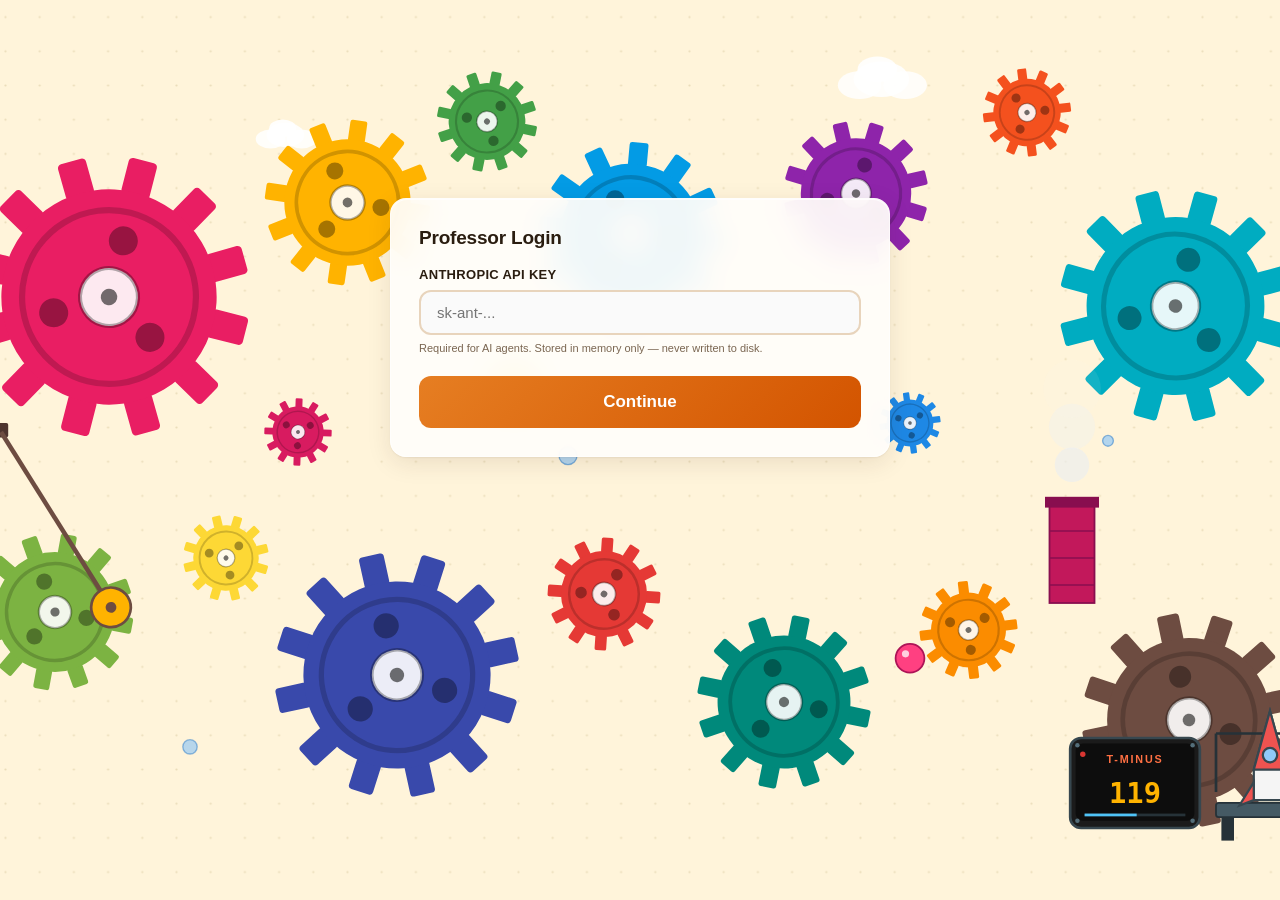
==== static/index.html @ 84b74898 "Fix ROLES undefined in renderBullwhip, update launch.json paths Co-Authored-By: Claude Opus 4.6 <nor" ====
<!DOCTYPE html>
<html lang="en">
<head>
<meta charset="UTF-8">
<meta name="viewport" content="width=device-width, initial-scale=1.0">
<title>Beer Game</title>
<link rel="stylesheet" href="/static/style.css?v=22">
</head>
<body>

<!-- WebSocket reconnection banner -->
<div id="wsReconnectBanner" style="display:none;position:fixed;top:0;left:0;right:0;z-index:99999;background:#E74C3C;color:white;text-align:center;padding:10px 16px;font-weight:700;font-size:14px;box-shadow:0 2px 8px rgba(0,0,0,0.3)">
    <span id="wsReconnectText">Connection lost. Reconnecting...</span>
</div>

<!-- Animated gear backdrop — only shown on screen-setup (prof API key) and screen-join (student name). -->
<div id="gearBackdrop" class="gear-backdrop" aria-hidden="true">
<svg viewBox="0 0 1600 1000" preserveAspectRatio="xMidYMid slice" xmlns="http://www.w3.org/2000/svg">

    <defs>
        <!-- warm dotted paper background -->
        <pattern id="gbPaper" x="0" y="0" width="38" height="38" patternUnits="userSpaceOnUse">
            <rect width="38" height="38" fill="#FFF4DA"/>
            <circle cx="19" cy="19" r="1.2" fill="#EBDDBA"/>
        </pattern>

        <!-- soft cloud shape -->
        <g id="gbCloud">
            <ellipse cx="0"   cy="0" rx="28" ry="18" fill="#FFFFFF" opacity="0.9"/>
            <ellipse cx="-22" cy="6" rx="22" ry="14" fill="#FFFFFF" opacity="0.85"/>
            <ellipse cx="24"  cy="6" rx="22" ry="14" fill="#FFFFFF" opacity="0.85"/>
            <ellipse cx="-4"  cy="-10" rx="20" ry="13" fill="#FFFFFF" opacity="0.9"/>
        </g>

        <!-- the gear shape (12 teeth) -->
        <g id="gbGear">
            <g fill="currentColor">
                <rect x="-7" y="-68" width="14" height="18" rx="2" transform="rotate(0)"/>
                <rect x="-7" y="-68" width="14" height="18" rx="2" transform="rotate(30)"/>
                <rect x="-7" y="-68" width="14" height="18" rx="2" transform="rotate(60)"/>
                <rect x="-7" y="-68" width="14" height="18" rx="2" transform="rotate(90)"/>
                <rect x="-7" y="-68" width="14" height="18" rx="2" transform="rotate(120)"/>
                <rect x="-7" y="-68" width="14" height="18" rx="2" transform="rotate(150)"/>
                <rect x="-7" y="-68" width="14" height="18" rx="2" transform="rotate(180)"/>
                <rect x="-7" y="-68" width="14" height="18" rx="2" transform="rotate(210)"/>
                <rect x="-7" y="-68" width="14" height="18" rx="2" transform="rotate(240)"/>
                <rect x="-7" y="-68" width="14" height="18" rx="2" transform="rotate(270)"/>
                <rect x="-7" y="-68" width="14" height="18" rx="2" transform="rotate(300)"/>
                <rect x="-7" y="-68" width="14" height="18" rx="2" transform="rotate(330)"/>
            </g>
            <circle cx="0" cy="0" r="52" fill="currentColor"/>
            <circle cx="0" cy="0" r="42" fill="none" stroke="rgba(0,0,0,0.18)" stroke-width="3"/>
            <circle cx="0"   cy="-28" r="7" fill="rgba(0,0,0,0.35)"/>
            <circle cx="24"  cy="14"  r="7" fill="rgba(0,0,0,0.35)"/>
            <circle cx="-24" cy="14"  r="7" fill="rgba(0,0,0,0.35)"/>
            <circle cx="0" cy="0" r="14" fill="rgba(255,255,255,0.9)" stroke="rgba(0,0,0,0.3)" stroke-width="2"/>
            <circle cx="0" cy="0" r="4"  fill="rgba(0,0,0,0.55)"/>
        </g>

        <!-- hot-air balloon -->
        <g id="gbBalloon">
            <ellipse cx="0" cy="-40" rx="46" ry="54" fill="#EF5350"/>
            <path d="M -46 -40 A 46 54 0 0 0 46 -40 L 46 -20 A 46 40 0 0 1 -46 -20 Z" fill="#FFCA28"/>
            <path d="M -46 -20 A 46 40 0 0 0 46 -20 L 30 8 L -30 8 Z" fill="#42A5F5"/>
            <line x1="-22" y1="8"  x2="-14" y2="42" stroke="#5D4037" stroke-width="2"/>
            <line x1="22"  y1="8"  x2="14"  y2="42" stroke="#5D4037" stroke-width="2"/>
            <rect x="-18" y="42" width="36" height="22" rx="3" fill="#8D6E63" stroke="#4E342E" stroke-width="2"/>
            <rect x="-18" y="42" width="36" height="5" fill="#4E342E"/>
        </g>

        <!-- little rocket (slightly bigger than v2) -->
        <g id="gbRocket">
            <path d="M 0 -65 L 18 0 L 18 34 L -18 34 L -18 0 Z" fill="#F5F5F5" stroke="#37474F" stroke-width="2.5"/>
            <path d="M 0 -65 L 18 0 L -18 0 Z" fill="#EF5350" stroke="#37474F" stroke-width="2.5"/>
            <circle cx="0" cy="-16" r="8" fill="#90CAF9" stroke="#37474F" stroke-width="2.5"/>
            <path d="M -18 14 L -34 40 L -18 34 Z" fill="#EF5350" stroke="#37474F" stroke-width="2.5"/>
            <path d="M 18 14 L 34 40 L 18 34 Z" fill="#EF5350" stroke="#37474F" stroke-width="2.5"/>
            <!-- flame (only shows when launching — made with animate on opacity) -->
            <g>
                <path d="M -13 34 Q 0 78 13 34 Z" fill="#FFB300">
                    <animate attributeName="opacity" values="0;0;1;1;0" keyTimes="0;0.94;0.95;1;1" dur="120s" repeatCount="indefinite"/>
                </path>
                <path d="M -8 34 Q 0 62 8 34 Z" fill="#FFEB3B">
                    <animate attributeName="opacity" values="0;0;1;1;0" keyTimes="0;0.94;0.95;1;1" dur="120s" repeatCount="indefinite"/>
                </path>
            </g>
        </g>

        <!-- tiny bird silhouette -->
        <g id="gbBird">
            <path d="M -14 0 Q -7 -10 0 0 Q 7 -10 14 0" fill="none" stroke="#37474F" stroke-width="3" stroke-linecap="round"/>
        </g>

        <!-- star sparkle -->
        <g id="gbSparkle">
            <path d="M 0 -10 L 2 -2 L 10 0 L 2 2 L 0 10 L -2 2 L -10 0 L -2 -2 Z" fill="#FFD54F"/>
        </g>
    </defs>

    <rect width="1600" height="1000" fill="url(#gbPaper)"/>

    <!-- lazy clouds (continuous, slow) -->
    <g>
        <animateTransform attributeName="transform" type="translate" from="-120 0" to="1720 0" dur="90s" repeatCount="indefinite"/>
        <use href="#gbCloud" x="0" y="120"/>
    </g>
    <g>
        <animateTransform attributeName="transform" type="translate" from="-200 0" to="1720 0" dur="130s" repeatCount="indefinite" begin="-40s"/>
        <use href="#gbCloud" x="0" y="200" transform="scale(0.75)"/>
    </g>
    <g>
        <animateTransform attributeName="transform" type="translate" from="-120 0" to="1720 0" dur="110s" repeatCount="indefinite" begin="-70s"/>
        <use href="#gbCloud" x="0" y="80" transform="scale(1.1)"/>
    </g>

    <!-- ═══════════════════════════════════════════════
         GEAR CLUSTER — 17 gears, alternating directions
         ═══════════════════════════════════════════════ -->

    <g transform="translate(210, 330)"><g>
        <animateTransform attributeName="transform" type="rotate" from="0 0 0" to="360 0 0" dur="26s" repeatCount="indefinite"/>
        <g transform="scale(2.3)"><use href="#gbGear" style="color:#E91E63"/></g>
    </g></g>

    <g transform="translate(475, 225)"><g>
        <animateTransform attributeName="transform" type="rotate" from="360 0 0" to="0 0 0" dur="17s" repeatCount="indefinite"/>
        <g transform="scale(1.35)"><use href="#gbGear" style="color:#FFB300"/></g>
    </g></g>

    <g transform="translate(630, 135)"><g>
        <animateTransform attributeName="transform" type="rotate" from="0 0 0" to="360 0 0" dur="9s" repeatCount="indefinite"/>
        <g transform="scale(0.82)"><use href="#gbGear" style="color:#43A047"/></g>
    </g></g>

    <g transform="translate(790, 260)"><g>
        <animateTransform attributeName="transform" type="rotate" from="360 0 0" to="0 0 0" dur="15s" repeatCount="indefinite"/>
        <g transform="scale(1.5)"><use href="#gbGear" style="color:#039BE5"/></g>
    </g></g>

    <g transform="translate(1040, 215)"><g>
        <animateTransform attributeName="transform" type="rotate" from="0 0 0" to="360 0 0" dur="22s" repeatCount="indefinite"/>
        <g transform="scale(1.18)"><use href="#gbGear" style="color:#8E24AA"/></g>
    </g></g>

    <g transform="translate(1230, 125)"><g>
        <animateTransform attributeName="transform" type="rotate" from="360 0 0" to="0 0 0" dur="10s" repeatCount="indefinite"/>
        <g transform="scale(0.72)"><use href="#gbGear" style="color:#F4511E"/></g>
    </g></g>

    <g transform="translate(1395, 340)"><g>
        <animateTransform attributeName="transform" type="rotate" from="0 0 0" to="360 0 0" dur="24s" repeatCount="indefinite"/>
        <g transform="scale(1.9)"><use href="#gbGear" style="color:#00ACC1"/></g>
    </g></g>

    <g transform="translate(150, 680)"><g>
        <animateTransform attributeName="transform" type="rotate" from="360 0 0" to="0 0 0" dur="19s" repeatCount="indefinite"/>
        <g transform="scale(1.28)"><use href="#gbGear" style="color:#7CB342"/></g>
    </g></g>

    <g transform="translate(340, 620)"><g>
        <animateTransform attributeName="transform" type="rotate" from="0 0 0" to="360 0 0" dur="8s" repeatCount="indefinite"/>
        <g transform="scale(0.7)"><use href="#gbGear" style="color:#FDD835"/></g>
    </g></g>

    <g transform="translate(530, 750)"><g>
        <animateTransform attributeName="transform" type="rotate" from="360 0 0" to="0 0 0" dur="30s" repeatCount="indefinite"/>
        <g transform="scale(2.0)"><use href="#gbGear" style="color:#3949AB"/></g>
    </g></g>

    <g transform="translate(760, 660)"><g>
        <animateTransform attributeName="transform" type="rotate" from="0 0 0" to="360 0 0" dur="11s" repeatCount="indefinite"/>
        <g transform="scale(0.92)"><use href="#gbGear" style="color:#E53935"/></g>
    </g></g>

    <g transform="translate(960, 780)"><g>
        <animateTransform attributeName="transform" type="rotate" from="360 0 0" to="0 0 0" dur="20s" repeatCount="indefinite"/>
        <g transform="scale(1.42)"><use href="#gbGear" style="color:#00897B"/></g>
    </g></g>

    <g transform="translate(1165, 700)"><g>
        <animateTransform attributeName="transform" type="rotate" from="0 0 0" to="360 0 0" dur="7s" repeatCount="indefinite"/>
        <g transform="scale(0.8)"><use href="#gbGear" style="color:#FB8C00"/></g>
    </g></g>

    <g transform="translate(1410, 800)"><g>
        <animateTransform attributeName="transform" type="rotate" from="360 0 0" to="0 0 0" dur="32s" repeatCount="indefinite"/>
        <g transform="scale(1.75)"><use href="#gbGear" style="color:#6D4C41"/></g>
    </g></g>

    <!-- three tiny helper gears -->
    <g transform="translate(420, 480)"><g>
        <animateTransform attributeName="transform" type="rotate" from="0 0 0" to="360 0 0" dur="6s" repeatCount="indefinite"/>
        <g transform="scale(0.55)"><use href="#gbGear" style="color:#D81B60"/></g>
    </g></g>
    <g transform="translate(1100, 470)"><g>
        <animateTransform attributeName="transform" type="rotate" from="360 0 0" to="0 0 0" dur="5.5s" repeatCount="indefinite"/>
        <g transform="scale(0.5)"><use href="#gbGear" style="color:#1E88E5"/></g>
    </g></g>
    <g transform="translate(660, 430)"><g>
        <animateTransform attributeName="transform" type="rotate" from="0 0 0" to="360 0 0" dur="6.5s" repeatCount="indefinite"/>
        <g transform="scale(0.48)"><use href="#gbGear" style="color:#FFEB3B"/></g>
    </g></g>

    <!-- ═══════════════════════════════════════════════
         PENDULUM CLOCK (swings forever)
         ═══════════════════════════════════════════════ -->
    <g transform="translate(90, 480)">
        <rect x="-8" y="-10" width="16" height="16" rx="2" fill="#4E342E"/>
        <g>
            <animateTransform attributeName="transform" type="rotate"
                values="35 0 0; -35 0 0; 35 0 0"
                keyTimes="0; 0.5; 1"
                calcMode="spline"
                keySplines="0.4 0 0.6 1 ; 0.4 0 0.6 1"
                dur="2.4s" repeatCount="indefinite"/>
            <line x1="0" y1="0" x2="0" y2="220" stroke="#6D4C41" stroke-width="5"/>
            <circle cx="0" cy="230" r="22" fill="#FFB300" stroke="#6D4C41" stroke-width="3"/>
            <circle cx="0" cy="230" r="6"  fill="#6D4C41"/>
        </g>
    </g>

    <!-- ═══════════════════════════════════════════════
         CHIMNEY WITH STEAM PUFFS (continuous)
         ═══════════════════════════════════════════════ -->
    <g transform="translate(1280, 560)">
        <!-- brick chimney -->
        <rect x="-25" y="0"  width="50" height="110" fill="#C2185B" stroke="#880E4F" stroke-width="2"/>
        <rect x="-30" y="-8" width="60" height="12"  fill="#880E4F"/>
        <line x1="-25" y1="30" x2="25" y2="30" stroke="#880E4F" stroke-width="1.5"/>
        <line x1="-25" y1="60" x2="25" y2="60" stroke="#880E4F" stroke-width="1.5"/>
        <line x1="-25" y1="90" x2="25" y2="90" stroke="#880E4F" stroke-width="1.5"/>

        <!-- three staggered steam puffs -->
        <g>
            <circle cx="0" cy="0" r="18" fill="#ECEFF1">
                <animate attributeName="cy" values="-10; -140" dur="4s" repeatCount="indefinite"/>
                <animate attributeName="r"  values="14; 34"  dur="4s" repeatCount="indefinite"/>
                <animate attributeName="opacity" values="0.9; 0" dur="4s" repeatCount="indefinite"/>
            </circle>
        </g>
        <g>
            <circle cx="0" cy="0" r="18" fill="#ECEFF1">
                <animate attributeName="cy" values="-10; -140" dur="4s" repeatCount="indefinite" begin="-1.3s"/>
                <animate attributeName="r"  values="14; 34"  dur="4s" repeatCount="indefinite" begin="-1.3s"/>
                <animate attributeName="opacity" values="0.9; 0" dur="4s" repeatCount="indefinite" begin="-1.3s"/>
            </circle>
        </g>
        <g>
            <circle cx="0" cy="0" r="18" fill="#ECEFF1">
                <animate attributeName="cy" values="-10; -140" dur="4s" repeatCount="indefinite" begin="-2.6s"/>
                <animate attributeName="r"  values="14; 34"  dur="4s" repeatCount="indefinite" begin="-2.6s"/>
                <animate attributeName="opacity" values="0.9; 0" dur="4s" repeatCount="indefinite" begin="-2.6s"/>
            </circle>
        </g>
    </g>

    <!-- ═══════════════════════════════════════════════
         BOUNCING BALL (continuous)
         ═══════════════════════════════════════════════ -->
    <g transform="translate(1100, 880)">
        <g>
            <animateTransform attributeName="transform" type="translate"
                values="0 0 ; 0 -160 ; 0 0"
                keyTimes="0; 0.5; 1"
                calcMode="spline"
                keySplines="0.3 0 0.3 1 ; 0.7 0 0.7 1"
                dur="1.6s" repeatCount="indefinite"/>
            <circle r="16" fill="#FF4081" stroke="#AD1457" stroke-width="2"/>
            <circle cx="-5" cy="-5" r="4" fill="rgba(255,255,255,0.75)"/>
        </g>
    </g>

    <!-- ═══════════════════════════════════════════════
         FLOATING BUBBLES (continuous, rising & fading)
         ═══════════════════════════════════════════════ -->
    <g>
        <circle cx="300" cy="920" r="8" fill="rgba(100,180,255,0.55)" stroke="rgba(0,100,200,0.5)" stroke-width="1.5">
            <animate attributeName="cy" values="920; -40" dur="11s" repeatCount="indefinite"/>
            <animate attributeName="opacity" values="0; 0.9; 0.9; 0" keyTimes="0; 0.1; 0.8; 1" dur="11s" repeatCount="indefinite"/>
        </circle>
    </g>
    <g>
        <circle cx="720" cy="920" r="10" fill="rgba(100,180,255,0.55)" stroke="rgba(0,100,200,0.5)" stroke-width="1.5">
            <animate attributeName="cy" values="920; -40" dur="14s" repeatCount="indefinite" begin="-5s"/>
            <animate attributeName="opacity" values="0; 0.9; 0.9; 0" keyTimes="0; 0.1; 0.8; 1" dur="14s" repeatCount="indefinite" begin="-5s"/>
        </circle>
    </g>
    <g>
        <circle cx="1320" cy="920" r="6" fill="rgba(100,180,255,0.55)" stroke="rgba(0,100,200,0.5)" stroke-width="1.5">
            <animate attributeName="cy" values="920; -40" dur="9s" repeatCount="indefinite" begin="-3s"/>
            <animate attributeName="opacity" values="0; 0.9; 0.9; 0" keyTimes="0; 0.1; 0.8; 1" dur="9s" repeatCount="indefinite" begin="-3s"/>
        </circle>
    </g>
    <g>
        <circle cx="1540" cy="920" r="12" fill="rgba(100,180,255,0.55)" stroke="rgba(0,100,200,0.5)" stroke-width="1.5">
            <animate attributeName="cy" values="920; -40" dur="16s" repeatCount="indefinite" begin="-8s"/>
            <animate attributeName="opacity" values="0; 0.9; 0.9; 0" keyTimes="0; 0.1; 0.8; 1" dur="16s" repeatCount="indefinite" begin="-8s"/>
        </circle>
    </g>

    <!-- ═══════════════════════════════════════════════
         EVENT EVERY 60 SECONDS — hot-air balloon glides
         across the sky. Visible ~8s per minute.
         ═══════════════════════════════════════════════ -->
    <g>
        <animateTransform attributeName="transform" type="translate"
            values="-120 180 ; -120 180 ; 1720 130 ; 1720 130"
            keyTimes="0; 0.05; 0.18; 1"
            dur="60s" repeatCount="indefinite"/>
        <g>
            <!-- gentle up-down bob while flying -->
            <animateTransform attributeName="transform" type="translate"
                values="0 0; 0 -10; 0 0" dur="3s" repeatCount="indefinite" additive="sum"/>
            <use href="#gbBalloon"/>
        </g>
    </g>

    <!-- a few sparkles drifting behind the balloon (also 60s cycle) -->
    <g>
        <animateTransform attributeName="transform" type="translate"
            values="-80 210 ; -80 210 ; 1700 160 ; 1700 160"
            keyTimes="0; 0.06; 0.22; 1"
            dur="60s" repeatCount="indefinite"/>
        <use href="#gbSparkle">
            <animateTransform attributeName="transform" type="rotate"
                from="0 0 0" to="360 0 0" dur="4s" repeatCount="indefinite"/>
        </use>
    </g>

    <!-- ═══════════════════════════════════════════════
         EVENT EVERY 120 SECONDS — rocket launches from
         the bottom-right platform. Visible ~6s of 120s.
         ═══════════════════════════════════════════════ -->

    <!-- launch pad (static, always visible) -->
    <g transform="translate(1500, 900)">
        <rect x="-60" y="-8" width="120" height="16" rx="3" fill="#455A64" stroke="#263238" stroke-width="2"/>
        <rect x="-54" y="8"  width="14" height="26" fill="#263238"/>
        <rect x="40"  y="8"  width="14" height="26" fill="#263238"/>
        <line x1="-60" y1="-20" x2="-60" y2="-85" stroke="#263238" stroke-width="3"/>
        <line x1="60"  y1="-20" x2="60"  y2="-85" stroke="#263238" stroke-width="3"/>
        <line x1="-60" y1="-85" x2="60"  y2="-85" stroke="#263238" stroke-width="3"/>
    </g>

    <!-- T-MINUS countdown display beside the launch pad -->
    <g transform="translate(1350, 870)">
        <!-- digital display frame -->
        <rect x="-72" y="-50" width="144" height="100" rx="12" fill="#1B1B1B" stroke="#37474F" stroke-width="3"/>
        <rect x="-66" y="-44" width="132" height="86" rx="8" fill="#0D0D0D"/>
        <!-- bolts in corners -->
        <circle cx="-64" cy="-42" r="2.5" fill="#546E7A"/>
        <circle cx="64"  cy="-42" r="2.5" fill="#546E7A"/>
        <circle cx="-64" cy="42"  r="2.5" fill="#546E7A"/>
        <circle cx="64"  cy="42"  r="2.5" fill="#546E7A"/>
        <!-- T-MINUS label -->
        <text x="0" y="-22" text-anchor="middle" font-size="12" fill="#FF7043" font-weight="bold" font-family="Arial" letter-spacing="2">T-MINUS</text>

        <!-- Countdown: 121 slots (120..0), each ~0.9917s of the 120s cycle.
             Rocket launches at keyTime 0.991736 when "0" appears. -->
        <g font-weight="bold" font-family="ui-monospace, Menlo, monospace" text-anchor="middle">
            <text x="0" y="22" font-size="32" fill="#FFB300" opacity="0">120<animate attributeName="opacity" values="0;0;1;1;0;0" keyTimes="0;0.000000;0.000000;0.008264;0.008264;1" dur="120s" repeatCount="indefinite"/></text>
            <text x="0" y="22" font-size="32" fill="#FFB300" opacity="0">119<animate attributeName="opacity" values="0;0;1;1;0;0" keyTimes="0;0.008264;0.008264;0.016529;0.016529;1" dur="120s" repeatCount="indefinite"/></text>
            <text x="0" y="22" font-size="32" fill="#FFB300" opacity="0">118<animate attributeName="opacity" values="0;0;1;1;0;0" keyTimes="0;0.016529;0.016529;0.024793;0.024793;1" dur="120s" repeatCount="indefinite"/></text>
            <text x="0" y="22" font-size="32" fill="#FFB300" opacity="0">117<animate attributeName="opacity" values="0;0;1;1;0;0" keyTimes="0;0.024793;0.024793;0.033058;0.033058;1" dur="120s" repeatCount="indefinite"/></text>
            <text x="0" y="22" font-size="32" fill="#FFB300" opacity="0">116<animate attributeName="opacity" values="0;0;1;1;0;0" keyTimes="0;0.033058;0.033058;0.041322;0.041322;1" dur="120s" repeatCount="indefinite"/></text>
            <text x="0" y="22" font-size="32" fill="#FFB300" opacity="0">115<animate attributeName="opacity" values="0;0;1;1;0;0" keyTimes="0;0.041322;0.041322;0.049587;0.049587;1" dur="120s" repeatCount="indefinite"/></text>
            <text x="0" y="22" font-size="32" fill="#FFB300" opacity="0">114<animate attributeName="opacity" values="0;0;1;1;0;0" keyTimes="0;0.049587;0.049587;0.057851;0.057851;1" dur="120s" repeatCount="indefinite"/></text>
            <text x="0" y="22" font-size="32" fill="#FFB300" opacity="0">113<animate attributeName="opacity" values="0;0;1;1;0;0" keyTimes="0;0.057851;0.057851;0.066116;0.066116;1" dur="120s" repeatCount="indefinite"/></text>
            <text x="0" y="22" font-size="32" fill="#FFB300" opacity="0">112<animate attributeName="opacity" values="0;0;1;1;0;0" keyTimes="0;0.066116;0.066116;0.074380;0.074380;1" dur="120s" repeatCount="indefinite"/></text>
            <text x="0" y="22" font-size="32" fill="#FFB300" opacity="0">111<animate attributeName="opacity" values="0;0;1;1;0;0" keyTimes="0;0.074380;0.074380;0.082645;0.082645;1" dur="120s" repeatCount="indefinite"/></text>
            <text x="0" y="22" font-size="32" fill="#FFB300" opacity="0">110<animate attributeName="opacity" values="0;0;1;1;0;0" keyTimes="0;0.082645;0.082645;0.090909;0.090909;1" dur="120s" repeatCount="indefinite"/></text>
            <text x="0" y="22" font-size="32" fill="#FFB300" opacity="0">109<animate attributeName="opacity" values="0;0;1;1;0;0" keyTimes="0;0.090909;0.090909;0.099174;0.099174;1" dur="120s" repeatCount="indefinite"/></text>
            <text x="0" y="22" font-size="32" fill="#FFB300" opacity="0">108<animate attributeName="opacity" values="0;0;1;1;0;0" keyTimes="0;0.099174;0.099174;0.107438;0.107438;1" dur="120s" repeatCount="indefinite"/></text>
            <text x="0" y="22" font-size="32" fill="#FFB300" opacity="0">107<animate attributeName="opacity" values="0;0;1;1;0;0" keyTimes="0;0.107438;0.107438;0.115702;0.115702;1" dur="120s" repeatCount="indefinite"/></text>
            <text x="0" y="22" font-size="32" fill="#FFB300" opacity="0">106<animate attributeName="opacity" values="0;0;1;1;0;0" keyTimes="0;0.115702;0.115702;0.123967;0.123967;1" dur="120s" repeatCount="indefinite"/></text>
            <text x="0" y="22" font-size="32" fill="#FFB300" opacity="0">105<animate attributeName="opacity" values="0;0;1;1;0;0" keyTimes="0;0.123967;0.123967;0.132231;0.132231;1" dur="120s" repeatCount="indefinite"/></text>
            <text x="0" y="22" font-size="32" fill="#FFB300" opacity="0">104<animate attributeName="opacity" values="0;0;1;1;0;0" keyTimes="0;0.132231;0.132231;0.140496;0.140496;1" dur="120s" repeatCount="indefinite"/></text>
            <text x="0" y="22" font-size="32" fill="#FFB300" opacity="0">103<animate attributeName="opacity" values="0;0;1;1;0;0" keyTimes="0;0.140496;0.140496;0.148760;0.148760;1" dur="120s" repeatCount="indefinite"/></text>
            <text x="0" y="22" font-size="32" fill="#FFB300" opacity="0">102<animate attributeName="opacity" values="0;0;1;1;0;0" keyTimes="0;0.148760;0.148760;0.157025;0.157025;1" dur="120s" repeatCount="indefinite"/></text>
            <text x="0" y="22" font-size="32" fill="#FFB300" opacity="0">101<animate attributeName="opacity" values="0;0;1;1;0;0" keyTimes="0;0.157025;0.157025;0.165289;0.165289;1" dur="120s" repeatCount="indefinite"/></text>
            <text x="0" y="22" font-size="32" fill="#FFB300" opacity="0">100<animate attributeName="opacity" values="0;0;1;1;0;0" keyTimes="0;0.165289;0.165289;0.173554;0.173554;1" dur="120s" repeatCount="indefinite"/></text>
            <text x="0" y="22" font-size="32" fill="#FFB300" opacity="0">99<animate attributeName="opacity" values="0;0;1;1;0;0" keyTimes="0;0.173554;0.173554;0.181818;0.181818;1" dur="120s" repeatCount="indefinite"/></text>
            <text x="0" y="22" font-size="32" fill="#FFB300" opacity="0">98<animate attributeName="opacity" values="0;0;1;1;0;0" keyTimes="0;0.181818;0.181818;0.190083;0.190083;1" dur="120s" repeatCount="indefinite"/></text>
            <text x="0" y="22" font-size="32" fill="#FFB300" opacity="0">97<animate attributeName="opacity" values="0;0;1;1;0;0" keyTimes="0;0.190083;0.190083;0.198347;0.198347;1" dur="120s" repeatCount="indefinite"/></text>
            <text x="0" y="22" font-size="32" fill="#FFB300" opacity="0">96<animate attributeName="opacity" values="0;0;1;1;0;0" keyTimes="0;0.198347;0.198347;0.206612;0.206612;1" dur="120s" repeatCount="indefinite"/></text>
            <text x="0" y="22" font-size="32" fill="#FFB300" opacity="0">95<animate attributeName="opacity" values="0;0;1;1;0;0" keyTimes="0;0.206612;0.206612;0.214876;0.214876;1" dur="120s" repeatCount="indefinite"/></text>
            <text x="0" y="22" font-size="32" fill="#FFB300" opacity="0">94<animate attributeName="opacity" values="0;0;1;1;0;0" keyTimes="0;0.214876;0.214876;0.223140;0.223140;1" dur="120s" repeatCount="indefinite"/></text>
            <text x="0" y="22" font-size="32" fill="#FFB300" opacity="0">93<animate attributeName="opacity" values="0;0;1;1;0;0" keyTimes="0;0.223140;0.223140;0.231405;0.231405;1" dur="120s" repeatCount="indefinite"/></text>
            <text x="0" y="22" font-size="32" fill="#FFB300" opacity="0">92<animate attributeName="opacity" values="0;0;1;1;0;0" keyTimes="0;0.231405;0.231405;0.239669;0.239669;1" dur="120s" repeatCount="indefinite"/></text>
            <text x="0" y="22" font-size="32" fill="#FFB300" opacity="0">91<animate attributeName="opacity" values="0;0;1;1;0;0" keyTimes="0;0.239669;0.239669;0.247934;0.247934;1" dur="120s" repeatCount="indefinite"/></text>
            <text x="0" y="22" font-size="32" fill="#FFB300" opacity="0">90<animate attributeName="opacity" values="0;0;1;1;0;0" keyTimes="0;0.247934;0.247934;0.256198;0.256198;1" dur="120s" repeatCount="indefinite"/></text>
            <text x="0" y="22" font-size="32" fill="#FFB300" opacity="0">89<animate attributeName="opacity" values="0;0;1;1;0;0" keyTimes="0;0.256198;0.256198;0.264463;0.264463;1" dur="120s" repeatCount="indefinite"/></text>
            <text x="0" y="22" font-size="32" fill="#FFB300" opacity="0">88<animate attributeName="opacity" values="0;0;1;1;0;0" keyTimes="0;0.264463;0.264463;0.272727;0.272727;1" dur="120s" repeatCount="indefinite"/></text>
            <text x="0" y="22" font-size="32" fill="#FFB300" opacity="0">87<animate attributeName="opacity" values="0;0;1;1;0;0" keyTimes="0;0.272727;0.272727;0.280992;0.280992;1" dur="120s" repeatCount="indefinite"/></text>
            <text x="0" y="22" font-size="32" fill="#FFB300" opacity="0">86<animate attributeName="opacity" values="0;0;1;1;0;0" keyTimes="0;0.280992;0.280992;0.289256;0.289256;1" dur="120s" repeatCount="indefinite"/></text>
            <text x="0" y="22" font-size="32" fill="#FFB300" opacity="0">85<animate attributeName="opacity" values="0;0;1;1;0;0" keyTimes="0;0.289256;0.289256;0.297521;0.297521;1" dur="120s" repeatCount="indefinite"/></text>
            <text x="0" y="22" font-size="32" fill="#FFB300" opacity="0">84<animate attributeName="opacity" values="0;0;1;1;0;0" keyTimes="0;0.297521;0.297521;0.305785;0.305785;1" dur="120s" repeatCount="indefinite"/></text>
            <text x="0" y="22" font-size="32" fill="#FFB300" opacity="0">83<animate attributeName="opacity" values="0;0;1;1;0;0" keyTimes="0;0.305785;0.305785;0.314050;0.314050;1" dur="120s" repeatCount="indefinite"/></text>
            <text x="0" y="22" font-size="32" fill="#FFB300" opacity="0">82<animate attributeName="opacity" values="0;0;1;1;0;0" keyTimes="0;0.314050;0.314050;0.322314;0.322314;1" dur="120s" repeatCount="indefinite"/></text>
            <text x="0" y="22" font-size="32" fill="#FFB300" opacity="0">81<animate attributeName="opacity" values="0;0;1;1;0;0" keyTimes="0;0.322314;0.322314;0.330579;0.330579;1" dur="120s" repeatCount="indefinite"/></text>
            <text x="0" y="22" font-size="32" fill="#FFB300" opacity="0">80<animate attributeName="opacity" values="0;0;1;1;0;0" keyTimes="0;0.330579;0.330579;0.338843;0.338843;1" dur="120s" repeatCount="indefinite"/></text>
            <text x="0" y="22" font-size="32" fill="#FFB300" opacity="0">79<animate attributeName="opacity" values="0;0;1;1;0;0" keyTimes="0;0.338843;0.338843;0.347107;0.347107;1" dur="120s" repeatCount="indefinite"/></text>
            <text x="0" y="22" font-size="32" fill="#FFB300" opacity="0">78<animate attributeName="opacity" values="0;0;1;1;0;0" keyTimes="0;0.347107;0.347107;0.355372;0.355372;1" dur="120s" repeatCount="indefinite"/></text>
            <text x="0" y="22" font-size="32" fill="#FFB300" opacity="0">77<animate attributeName="opacity" values="0;0;1;1;0;0" keyTimes="0;0.355372;0.355372;0.363636;0.363636;1" dur="120s" repeatCount="indefinite"/></text>
            <text x="0" y="22" font-size="32" fill="#FFB300" opacity="0">76<animate attributeName="opacity" values="0;0;1;1;0;0" keyTimes="0;0.363636;0.363636;0.371901;0.371901;1" dur="120s" repeatCount="indefinite"/></text>
            <text x="0" y="22" font-size="32" fill="#FFB300" opacity="0">75<animate attributeName="opacity" values="0;0;1;1;0;0" keyTimes="0;0.371901;0.371901;0.380165;0.380165;1" dur="120s" repeatCount="indefinite"/></text>
            <text x="0" y="22" font-size="32" fill="#FFB300" opacity="0">74<animate attributeName="opacity" values="0;0;1;1;0;0" keyTimes="0;0.380165;0.380165;0.388430;0.388430;1" dur="120s" repeatCount="indefinite"/></text>
            <text x="0" y="22" font-size="32" fill="#FFB300" opacity="0">73<animate attributeName="opacity" values="0;0;1;1;0;0" keyTimes="0;0.388430;0.388430;0.396694;0.396694;1" dur="120s" repeatCount="indefinite"/></text>
            <text x="0" y="22" font-size="32" fill="#FFB300" opacity="0">72<animate attributeName="opacity" values="0;0;1;1;0;0" keyTimes="0;0.396694;0.396694;0.404959;0.404959;1" dur="120s" repeatCount="indefinite"/></text>
            <text x="0" y="22" font-size="32" fill="#FFB300" opacity="0">71<animate attributeName="opacity" values="0;0;1;1;0;0" keyTimes="0;0.404959;0.404959;0.413223;0.413223;1" dur="120s" repeatCount="indefinite"/></text>
            <text x="0" y="22" font-size="32" fill="#FFB300" opacity="0">70<animate attributeName="opacity" values="0;0;1;1;0;0" keyTimes="0;0.413223;0.413223;0.421488;0.421488;1" dur="120s" repeatCount="indefinite"/></text>
            <text x="0" y="22" font-size="32" fill="#FFB300" opacity="0">69<animate attributeName="opacity" values="0;0;1;1;0;0" keyTimes="0;0.421488;0.421488;0.429752;0.429752;1" dur="120s" repeatCount="indefinite"/></text>
            <text x="0" y="22" font-size="32" fill="#FFB300" opacity="0">68<animate attributeName="opacity" values="0;0;1;1;0;0" keyTimes="0;0.429752;0.429752;0.438017;0.438017;1" dur="120s" repeatCount="indefinite"/></text>
            <text x="0" y="22" font-size="32" fill="#FFB300" opacity="0">67<animate attributeName="opacity" values="0;0;1;1;0;0" keyTimes="0;0.438017;0.438017;0.446281;0.446281;1" dur="120s" repeatCount="indefinite"/></text>
            <text x="0" y="22" font-size="32" fill="#FFB300" opacity="0">66<animate attributeName="opacity" values="0;0;1;1;0;0" keyTimes="0;0.446281;0.446281;0.454545;0.454545;1" dur="120s" repeatCount="indefinite"/></text>
            <text x="0" y="22" font-size="32" fill="#FFB300" opacity="0">65<animate attributeName="opacity" values="0;0;1;1;0;0" keyTimes="0;0.454545;0.454545;0.462810;0.462810;1" dur="120s" repeatCount="indefinite"/></text>
            <text x="0" y="22" font-size="32" fill="#FFB300" opacity="0">64<animate attributeName="opacity" values="0;0;1;1;0;0" keyTimes="0;0.462810;0.462810;0.471074;0.471074;1" dur="120s" repeatCount="indefinite"/></text>
            <text x="0" y="22" font-size="32" fill="#FFB300" opacity="0">63<animate attributeName="opacity" values="0;0;1;1;0;0" keyTimes="0;0.471074;0.471074;0.479339;0.479339;1" dur="120s" repeatCount="indefinite"/></text>
            <text x="0" y="22" font-size="32" fill="#FFB300" opacity="0">62<animate attributeName="opacity" values="0;0;1;1;0;0" keyTimes="0;0.479339;0.479339;0.487603;0.487603;1" dur="120s" repeatCount="indefinite"/></text>
            <text x="0" y="22" font-size="32" fill="#FFB300" opacity="0">61<animate attributeName="opacity" values="0;0;1;1;0;0" keyTimes="0;0.487603;0.487603;0.495868;0.495868;1" dur="120s" repeatCount="indefinite"/></text>
            <text x="0" y="22" font-size="32" fill="#FFB300" opacity="0">60<animate attributeName="opacity" values="0;0;1;1;0;0" keyTimes="0;0.495868;0.495868;0.504132;0.504132;1" dur="120s" repeatCount="indefinite"/></text>
            <text x="0" y="22" font-size="32" fill="#FFB300" opacity="0">59<animate attributeName="opacity" values="0;0;1;1;0;0" keyTimes="0;0.504132;0.504132;0.512397;0.512397;1" dur="120s" repeatCount="indefinite"/></text>
            <text x="0" y="22" font-size="32" fill="#FFB300" opacity="0">58<animate attributeName="opacity" values="0;0;1;1;0;0" keyTimes="0;0.512397;0.512397;0.520661;0.520661;1" dur="120s" repeatCount="indefinite"/></text>
            <text x="0" y="22" font-size="32" fill="#FFB300" opacity="0">57<animate attributeName="opacity" values="0;0;1;1;0;0" keyTimes="0;0.520661;0.520661;0.528926;0.528926;1" dur="120s" repeatCount="indefinite"/></text>
            <text x="0" y="22" font-size="32" fill="#FFB300" opacity="0">56<animate attributeName="opacity" values="0;0;1;1;0;0" keyTimes="0;0.528926;0.528926;0.537190;0.537190;1" dur="120s" repeatCount="indefinite"/></text>
            <text x="0" y="22" font-size="32" fill="#FFB300" opacity="0">55<animate attributeName="opacity" values="0;0;1;1;0;0" keyTimes="0;0.537190;0.537190;0.545455;0.545455;1" dur="120s" repeatCount="indefinite"/></text>
            <text x="0" y="22" font-size="32" fill="#FFB300" opacity="0">54<animate attributeName="opacity" values="0;0;1;1;0;0" keyTimes="0;0.545455;0.545455;0.553719;0.553719;1" dur="120s" repeatCount="indefinite"/></text>
            <text x="0" y="22" font-size="32" fill="#FFB300" opacity="0">53<animate attributeName="opacity" values="0;0;1;1;0;0" keyTimes="0;0.553719;0.553719;0.561983;0.561983;1" dur="120s" repeatCount="indefinite"/></text>
            <text x="0" y="22" font-size="32" fill="#FFB300" opacity="0">52<animate attributeName="opacity" values="0;0;1;1;0;0" keyTimes="0;0.561983;0.561983;0.570248;0.570248;1" dur="120s" repeatCount="indefinite"/></text>
            <text x="0" y="22" font-size="32" fill="#FFB300" opacity="0">51<animate attributeName="opacity" values="0;0;1;1;0;0" keyTimes="0;0.570248;0.570248;0.578512;0.578512;1" dur="120s" repeatCount="indefinite"/></text>
            <text x="0" y="22" font-size="32" fill="#FFB300" opacity="0">50<animate attributeName="opacity" values="0;0;1;1;0;0" keyTimes="0;0.578512;0.578512;0.586777;0.586777;1" dur="120s" repeatCount="indefinite"/></text>
            <text x="0" y="22" font-size="32" fill="#FFB300" opacity="0">49<animate attributeName="opacity" values="0;0;1;1;0;0" keyTimes="0;0.586777;0.586777;0.595041;0.595041;1" dur="120s" repeatCount="indefinite"/></text>
            <text x="0" y="22" font-size="32" fill="#FFB300" opacity="0">48<animate attributeName="opacity" values="0;0;1;1;0;0" keyTimes="0;0.595041;0.595041;0.603306;0.603306;1" dur="120s" repeatCount="indefinite"/></text>
            <text x="0" y="22" font-size="32" fill="#FFB300" opacity="0">47<animate attributeName="opacity" values="0;0;1;1;0;0" keyTimes="0;0.603306;0.603306;0.611570;0.611570;1" dur="120s" repeatCount="indefinite"/></text>
            <text x="0" y="22" font-size="32" fill="#FFB300" opacity="0">46<animate attributeName="opacity" values="0;0;1;1;0;0" keyTimes="0;0.611570;0.611570;0.619835;0.619835;1" dur="120s" repeatCount="indefinite"/></text>
            <text x="0" y="22" font-size="32" fill="#FFB300" opacity="0">45<animate attributeName="opacity" values="0;0;1;1;0;0" keyTimes="0;0.619835;0.619835;0.628099;0.628099;1" dur="120s" repeatCount="indefinite"/></text>
            <text x="0" y="22" font-size="32" fill="#FFB300" opacity="0">44<animate attributeName="opacity" values="0;0;1;1;0;0" keyTimes="0;0.628099;0.628099;0.636364;0.636364;1" dur="120s" repeatCount="indefinite"/></text>
            <text x="0" y="22" font-size="32" fill="#FFB300" opacity="0">43<animate attributeName="opacity" values="0;0;1;1;0;0" keyTimes="0;0.636364;0.636364;0.644628;0.644628;1" dur="120s" repeatCount="indefinite"/></text>
            <text x="0" y="22" font-size="32" fill="#FFB300" opacity="0">42<animate attributeName="opacity" values="0;0;1;1;0;0" keyTimes="0;0.644628;0.644628;0.652893;0.652893;1" dur="120s" repeatCount="indefinite"/></text>
            <text x="0" y="22" font-size="32" fill="#FFB300" opacity="0">41<animate attributeName="opacity" values="0;0;1;1;0;0" keyTimes="0;0.652893;0.652893;0.661157;0.661157;1" dur="120s" repeatCount="indefinite"/></text>
            <text x="0" y="22" font-size="32" fill="#FFB300" opacity="0">40<animate attributeName="opacity" values="0;0;1;1;0;0" keyTimes="0;0.661157;0.661157;0.669421;0.669421;1" dur="120s" repeatCount="indefinite"/></text>
            <text x="0" y="22" font-size="32" fill="#FFB300" opacity="0">39<animate attributeName="opacity" values="0;0;1;1;0;0" keyTimes="0;0.669421;0.669421;0.677686;0.677686;1" dur="120s" repeatCount="indefinite"/></text>
            <text x="0" y="22" font-size="32" fill="#FFB300" opacity="0">38<animate attributeName="opacity" values="0;0;1;1;0;0" keyTimes="0;0.677686;0.677686;0.685950;0.685950;1" dur="120s" repeatCount="indefinite"/></text>
            <text x="0" y="22" font-size="32" fill="#FFB300" opacity="0">37<animate attributeName="opacity" values="0;0;1;1;0;0" keyTimes="0;0.685950;0.685950;0.694215;0.694215;1" dur="120s" repeatCount="indefinite"/></text>
            <text x="0" y="22" font-size="32" fill="#FFB300" opacity="0">36<animate attributeName="opacity" values="0;0;1;1;0;0" keyTimes="0;0.694215;0.694215;0.702479;0.702479;1" dur="120s" repeatCount="indefinite"/></text>
            <text x="0" y="22" font-size="32" fill="#FFB300" opacity="0">35<animate attributeName="opacity" values="0;0;1;1;0;0" keyTimes="0;0.702479;0.702479;0.710744;0.710744;1" dur="120s" repeatCount="indefinite"/></text>
            <text x="0" y="22" font-size="32" fill="#FFB300" opacity="0">34<animate attributeName="opacity" values="0;0;1;1;0;0" keyTimes="0;0.710744;0.710744;0.719008;0.719008;1" dur="120s" repeatCount="indefinite"/></text>
            <text x="0" y="22" font-size="32" fill="#FFB300" opacity="0">33<animate attributeName="opacity" values="0;0;1;1;0;0" keyTimes="0;0.719008;0.719008;0.727273;0.727273;1" dur="120s" repeatCount="indefinite"/></text>
            <text x="0" y="22" font-size="32" fill="#FFB300" opacity="0">32<animate attributeName="opacity" values="0;0;1;1;0;0" keyTimes="0;0.727273;0.727273;0.735537;0.735537;1" dur="120s" repeatCount="indefinite"/></text>
            <text x="0" y="22" font-size="32" fill="#FFB300" opacity="0">31<animate attributeName="opacity" values="0;0;1;1;0;0" keyTimes="0;0.735537;0.735537;0.743802;0.743802;1" dur="120s" repeatCount="indefinite"/></text>
            <text x="0" y="22" font-size="32" fill="#FFB300" opacity="0">30<animate attributeName="opacity" values="0;0;1;1;0;0" keyTimes="0;0.743802;0.743802;0.752066;0.752066;1" dur="120s" repeatCount="indefinite"/></text>
            <text x="0" y="22" font-size="32" fill="#FFB300" opacity="0">29<animate attributeName="opacity" values="0;0;1;1;0;0" keyTimes="0;0.752066;0.752066;0.760331;0.760331;1" dur="120s" repeatCount="indefinite"/></text>
            <text x="0" y="22" font-size="32" fill="#FFB300" opacity="0">28<animate attributeName="opacity" values="0;0;1;1;0;0" keyTimes="0;0.760331;0.760331;0.768595;0.768595;1" dur="120s" repeatCount="indefinite"/></text>
            <text x="0" y="22" font-size="32" fill="#FFB300" opacity="0">27<animate attributeName="opacity" values="0;0;1;1;0;0" keyTimes="0;0.768595;0.768595;0.776860;0.776860;1" dur="120s" repeatCount="indefinite"/></text>
            <text x="0" y="22" font-size="32" fill="#FFB300" opacity="0">26<animate attributeName="opacity" values="0;0;1;1;0;0" keyTimes="0;0.776860;0.776860;0.785124;0.785124;1" dur="120s" repeatCount="indefinite"/></text>
            <text x="0" y="22" font-size="32" fill="#FFB300" opacity="0">25<animate attributeName="opacity" values="0;0;1;1;0;0" keyTimes="0;0.785124;0.785124;0.793388;0.793388;1" dur="120s" repeatCount="indefinite"/></text>
            <text x="0" y="22" font-size="32" fill="#FFB300" opacity="0">24<animate attributeName="opacity" values="0;0;1;1;0;0" keyTimes="0;0.793388;0.793388;0.801653;0.801653;1" dur="120s" repeatCount="indefinite"/></text>
            <text x="0" y="22" font-size="32" fill="#FFB300" opacity="0">23<animate attributeName="opacity" values="0;0;1;1;0;0" keyTimes="0;0.801653;0.801653;0.809917;0.809917;1" dur="120s" repeatCount="indefinite"/></text>
            <text x="0" y="22" font-size="32" fill="#FFB300" opacity="0">22<animate attributeName="opacity" values="0;0;1;1;0;0" keyTimes="0;0.809917;0.809917;0.818182;0.818182;1" dur="120s" repeatCount="indefinite"/></text>
            <text x="0" y="22" font-size="32" fill="#FFB300" opacity="0">21<animate attributeName="opacity" values="0;0;1;1;0;0" keyTimes="0;0.818182;0.818182;0.826446;0.826446;1" dur="120s" repeatCount="indefinite"/></text>
            <text x="0" y="22" font-size="32" fill="#FFB300" opacity="0">20<animate attributeName="opacity" values="0;0;1;1;0;0" keyTimes="0;0.826446;0.826446;0.834711;0.834711;1" dur="120s" repeatCount="indefinite"/></text>
            <text x="0" y="22" font-size="32" fill="#FFB300" opacity="0">19<animate attributeName="opacity" values="0;0;1;1;0;0" keyTimes="0;0.834711;0.834711;0.842975;0.842975;1" dur="120s" repeatCount="indefinite"/></text>
            <text x="0" y="22" font-size="32" fill="#FFB300" opacity="0">18<animate attributeName="opacity" values="0;0;1;1;0;0" keyTimes="0;0.842975;0.842975;0.851240;0.851240;1" dur="120s" repeatCount="indefinite"/></text>
            <text x="0" y="22" font-size="32" fill="#FFB300" opacity="0">17<animate attributeName="opacity" values="0;0;1;1;0;0" keyTimes="0;0.851240;0.851240;0.859504;0.859504;1" dur="120s" repeatCount="indefinite"/></text>
            <text x="0" y="22" font-size="32" fill="#FFB300" opacity="0">16<animate attributeName="opacity" values="0;0;1;1;0;0" keyTimes="0;0.859504;0.859504;0.867769;0.867769;1" dur="120s" repeatCount="indefinite"/></text>
            <text x="0" y="22" font-size="32" fill="#FFB300" opacity="0">15<animate attributeName="opacity" values="0;0;1;1;0;0" keyTimes="0;0.867769;0.867769;0.876033;0.876033;1" dur="120s" repeatCount="indefinite"/></text>
            <text x="0" y="22" font-size="32" fill="#FFB300" opacity="0">14<animate attributeName="opacity" values="0;0;1;1;0;0" keyTimes="0;0.876033;0.876033;0.884298;0.884298;1" dur="120s" repeatCount="indefinite"/></text>
            <text x="0" y="22" font-size="32" fill="#FFB300" opacity="0">13<animate attributeName="opacity" values="0;0;1;1;0;0" keyTimes="0;0.884298;0.884298;0.892562;0.892562;1" dur="120s" repeatCount="indefinite"/></text>
            <text x="0" y="22" font-size="32" fill="#FFB300" opacity="0">12<animate attributeName="opacity" values="0;0;1;1;0;0" keyTimes="0;0.892562;0.892562;0.900826;0.900826;1" dur="120s" repeatCount="indefinite"/></text>
            <text x="0" y="22" font-size="32" fill="#FFB300" opacity="0">11<animate attributeName="opacity" values="0;0;1;1;0;0" keyTimes="0;0.900826;0.900826;0.909091;0.909091;1" dur="120s" repeatCount="indefinite"/></text>
            <text x="0" y="22" font-size="34" fill="#FF8F00" opacity="0">10<animate attributeName="opacity" values="0;0;1;1;0;0" keyTimes="0;0.909091;0.909091;0.917355;0.917355;1" dur="120s" repeatCount="indefinite"/></text>
            <text x="0" y="22" font-size="34" fill="#FF8F00" opacity="0">9<animate attributeName="opacity" values="0;0;1;1;0;0" keyTimes="0;0.917355;0.917355;0.925620;0.925620;1" dur="120s" repeatCount="indefinite"/></text>
            <text x="0" y="22" font-size="34" fill="#FF8F00" opacity="0">8<animate attributeName="opacity" values="0;0;1;1;0;0" keyTimes="0;0.925620;0.925620;0.933884;0.933884;1" dur="120s" repeatCount="indefinite"/></text>
            <text x="0" y="22" font-size="34" fill="#FF8F00" opacity="0">7<animate attributeName="opacity" values="0;0;1;1;0;0" keyTimes="0;0.933884;0.933884;0.942149;0.942149;1" dur="120s" repeatCount="indefinite"/></text>
            <text x="0" y="22" font-size="34" fill="#FF8F00" opacity="0">6<animate attributeName="opacity" values="0;0;1;1;0;0" keyTimes="0;0.942149;0.942149;0.950413;0.950413;1" dur="120s" repeatCount="indefinite"/></text>
            <text x="0" y="22" font-size="36" fill="#FF5252" opacity="0">5<animate attributeName="opacity" values="0;0;1;1;0;0" keyTimes="0;0.950413;0.950413;0.958678;0.958678;1" dur="120s" repeatCount="indefinite"/></text>
            <text x="0" y="22" font-size="36" fill="#FF5252" opacity="0">4<animate attributeName="opacity" values="0;0;1;1;0;0" keyTimes="0;0.958678;0.958678;0.966942;0.966942;1" dur="120s" repeatCount="indefinite"/></text>
            <text x="0" y="22" font-size="40" fill="#FF1744" opacity="0">3<animate attributeName="opacity" values="0;0;1;1;0;0" keyTimes="0;0.966942;0.966942;0.975207;0.975207;1" dur="120s" repeatCount="indefinite"/></text>
            <text x="0" y="22" font-size="40" fill="#FF1744" opacity="0">2<animate attributeName="opacity" values="0;0;1;1;0;0" keyTimes="0;0.975207;0.975207;0.983471;0.983471;1" dur="120s" repeatCount="indefinite"/></text>
            <text x="0" y="22" font-size="40" fill="#FF1744" opacity="0">1<animate attributeName="opacity" values="0;0;1;1;0;0" keyTimes="0;0.983471;0.983471;0.991736;0.991736;1" dur="120s" repeatCount="indefinite"/></text>
            <text x="0" y="22" font-size="40" fill="#FF1744" opacity="0">0<animate attributeName="opacity" values="0;0;1;1;0;0" keyTimes="0;0.991736;0.991736;1.000000;1.000000;1" dur="120s" repeatCount="indefinite"/></text>
            <text x="0" y="40" font-size="14" fill="#4CAF50" font-weight="bold" opacity="0">LIFT OFF<animate attributeName="opacity" values="0;0;1;1" keyTimes="0;0.994215;0.994215;1" dur="120s" repeatCount="indefinite"/></text>
        </g>

        <!-- blinking red status dot (always pulsing) -->
        <circle cx="-58" cy="-32" r="3" fill="#E53935">
            <animate attributeName="opacity" values="1;0.2;1" dur="1s" repeatCount="indefinite"/>
        </circle>
        <!-- scanning progress bar at the bottom of the display -->
        <rect x="-56" y="34" width="112" height="3" fill="#263238"/>
        <rect x="-56" y="34" width="0" height="3" fill="#4FC3F7">
            <animate attributeName="width" values="0;112;0" dur="4s" repeatCount="indefinite"/>
        </rect>
    </g>

    <!-- ═══════════════════════════════════════════════
         DRAMATIC ROCKET LAUNCH
         Launch moment = keyTime 0.991736 (when "0" appears)
         ═══════════════════════════════════════════════ -->

    <!-- Pre-ignition engine glow: subtle orange pulse at the rocket base
         during the final seconds of the countdown (keyTime 0.975 onwards) -->
    <g transform="translate(1500, 890)">
        <circle r="22" fill="#FF6F00" opacity="0">
            <animate attributeName="opacity"
                values="0; 0; 0.3; 0.6; 0.3; 0.8; 0.2; 0.9; 0"
                keyTimes="0; 0.975; 0.978; 0.982; 0.985; 0.988; 0.990; 0.9917; 1"
                dur="120s" repeatCount="indefinite"/>
            <animate attributeName="r"
                values="10; 10; 14; 18; 16; 22; 28; 38; 50"
                keyTimes="0; 0.975; 0.978; 0.982; 0.985; 0.988; 0.990; 0.9917; 1"
                dur="120s" repeatCount="indefinite"/>
        </circle>
    </g>

    <!-- The rocket (nested groups: outer does launch, inner does shake) -->
    <g>
        <!-- Outer group: main launch translate. Rocket sits, then blasts off with acceleration. -->
        <animateTransform attributeName="transform" type="translate"
            values="1500 855 ; 1500 855 ; 1500 850 ; 1500 820 ; 1500 600 ; 1500 150 ; 1500 -400"
            keyTimes="0; 0.991736; 0.9925; 0.9935; 0.995; 0.998; 1"
            calcMode="spline"
            keySplines="0 0 1 1 ; 0.2 0 0.9 1 ; 0.2 0 0.8 1 ; 0.3 0 0.8 1 ; 0.4 0 0.9 1 ; 0.5 0 1 1"
            dur="120s" repeatCount="indefinite"/>
        <g>
            <!-- Inner group: pre-launch vibration shake (only visible right before launch) -->
            <animateTransform attributeName="transform" type="translate"
                values="0 0 ; 0 0 ; 1.5 0 ; -1.5 0 ; 1.5 0 ; -1.5 0 ; 2 0 ; -2 0 ; 2 0 ; -2 0 ; 2.5 0 ; -2.5 0 ; 0 0 ; 0 0"
                keyTimes="0; 0.975; 0.9775; 0.9800; 0.9825; 0.9850; 0.9875; 0.9895; 0.9905; 0.9910; 0.9913; 0.9915; 0.991736; 1"
                dur="120s" repeatCount="indefinite"/>
            <use href="#gbRocket"/>
        </g>
    </g>

    <!-- Massive smoke cloud billowing outward at launch (multiple puffs) -->
    <g transform="translate(1500, 920)">
        <circle r="6" fill="#ECEFF1" opacity="0">
            <animate attributeName="r" values="6;6;100" keyTimes="0;0.991736;1" dur="120s" repeatCount="indefinite"/>
            <animate attributeName="opacity" values="0;0;1;0" keyTimes="0;0.990;0.991736;1" dur="120s" repeatCount="indefinite"/>
        </circle>
    </g>
    <g transform="translate(1430, 925)">
        <circle r="6" fill="#CFD8DC" opacity="0">
            <animate attributeName="cx" values="0;0;-80" keyTimes="0;0.991736;1" dur="120s" repeatCount="indefinite"/>
            <animate attributeName="r" values="6;6;70" keyTimes="0;0.991736;1" dur="120s" repeatCount="indefinite"/>
            <animate attributeName="opacity" values="0;0;0.95;0" keyTimes="0;0.990;0.991736;1" dur="120s" repeatCount="indefinite"/>
        </circle>
    </g>
    <g transform="translate(1570, 925)">
        <circle r="6" fill="#CFD8DC" opacity="0">
            <animate attributeName="cx" values="0;0;80" keyTimes="0;0.991736;1" dur="120s" repeatCount="indefinite"/>
            <animate attributeName="r" values="6;6;72" keyTimes="0;0.991736;1" dur="120s" repeatCount="indefinite"/>
            <animate attributeName="opacity" values="0;0;0.95;0" keyTimes="0;0.990;0.991736;1" dur="120s" repeatCount="indefinite"/>
        </circle>
    </g>
    <g transform="translate(1470, 935)">
        <circle r="6" fill="#B0BEC5" opacity="0">
            <animate attributeName="r" values="6;6;55" keyTimes="0;0.991736;1" dur="120s" repeatCount="indefinite"/>
            <animate attributeName="opacity" values="0;0;0.9;0" keyTimes="0;0.9905;0.991736;1" dur="120s" repeatCount="indefinite"/>
        </circle>
    </g>
    <g transform="translate(1530, 935)">
        <circle r="6" fill="#B0BEC5" opacity="0">
            <animate attributeName="r" values="6;6;58" keyTimes="0;0.991736;1" dur="120s" repeatCount="indefinite"/>
            <animate attributeName="opacity" values="0;0;0.9;0" keyTimes="0;0.9905;0.991736;1" dur="120s" repeatCount="indefinite"/>
        </circle>
    </g>

    <!-- Shockwave ring expanding outward from launch point -->
    <g transform="translate(1500, 910)">
        <circle cx="0" cy="0" r="10" fill="none" stroke="#FFEB3B" stroke-width="4" opacity="0">
            <animate attributeName="r" values="10;10;220" keyTimes="0;0.991736;1" dur="120s" repeatCount="indefinite"/>
            <animate attributeName="stroke-width" values="4;4;1" keyTimes="0;0.991736;1" dur="120s" repeatCount="indefinite"/>
            <animate attributeName="opacity" values="0;0;0.9;0" keyTimes="0;0.991736;0.992;1" dur="120s" repeatCount="indefinite"/>
        </circle>
    </g>
    <g transform="translate(1500, 910)">
        <circle cx="0" cy="0" r="10" fill="none" stroke="#FF6F00" stroke-width="3" opacity="0">
            <animate attributeName="r" values="10;10;180" keyTimes="0;0.992;1" dur="120s" repeatCount="indefinite"/>
            <animate attributeName="opacity" values="0;0;0.7;0" keyTimes="0;0.992;0.9925;1" dur="120s" repeatCount="indefinite"/>
        </circle>
    </g>

    <!-- Bright flash at launch moment -->
    <circle cx="1500" cy="900" r="0" fill="#FFFFFF" opacity="0">
        <animate attributeName="r" values="0;0;90;0" keyTimes="0;0.991;0.992;0.994" dur="120s" repeatCount="indefinite"/>
        <animate attributeName="opacity" values="0;0;1;0" keyTimes="0;0.991;0.9917;0.994" dur="120s" repeatCount="indefinite"/>
    </circle>

    <!-- Exhaust trail particles streaming behind rising rocket -->
    <g>
        <circle cx="1500" cy="900" r="0" fill="#FF7043" opacity="0">
            <animate attributeName="cy" values="900;900;750" keyTimes="0;0.9935;1" dur="120s" repeatCount="indefinite"/>
            <animate attributeName="r" values="0;0;14;22" keyTimes="0;0.9925;0.9935;1" dur="120s" repeatCount="indefinite"/>
            <animate attributeName="opacity" values="0;0;0.8;0" keyTimes="0;0.9925;0.9935;1" dur="120s" repeatCount="indefinite"/>
        </circle>
        <circle cx="1500" cy="900" r="0" fill="#FFB300" opacity="0">
            <animate attributeName="cy" values="900;900;500" keyTimes="0;0.995;1" dur="120s" repeatCount="indefinite"/>
            <animate attributeName="r" values="0;0;18;28" keyTimes="0;0.994;0.995;1" dur="120s" repeatCount="indefinite"/>
            <animate attributeName="opacity" values="0;0;0.75;0" keyTimes="0;0.994;0.995;1" dur="120s" repeatCount="indefinite"/>
        </circle>
    </g>

    <!-- flock of birds flying by (small, continuous, 40s cycle, fills gaps) -->
    <g>
        <animateTransform attributeName="transform" type="translate"
            values="-80 80; 1700 60" dur="40s" repeatCount="indefinite"/>
        <use href="#gbBird" x="0" y="0"/>
        <use href="#gbBird" x="30" y="12"/>
        <use href="#gbBird" x="60" y="4"/>
    </g>

</svg>
</div>

<!-- Cold-start loading overlay -->
<div id="bootOverlay" class="boot-overlay">
    <div class="boot-card">
        <div class="boot-spinner"></div>
        <h2>Connecting to Server…</h2>
        <p class="text-muted">The server may take up to a minute to wake up on first visit.</p>
    </div>
</div>

<!-- ════════════════════════════════════════════════════════════
     PROFESSOR SCREENS
     ════════════════════════════════════════════════════════════ -->

<!-- API Key Screen (professor) -->
<div class="screen" id="screen-setup">
    <div class="card" style="max-width:500px;margin:40px auto">
        <h2>Professor Login</h2>
        <div class="form-group">
            <label>Anthropic API Key</label>
            <input type="password" id="apiKeyInput" placeholder="sk-ant-..." onkeydown="if(event.key==='Enter')submitApiKey()">
            <div class="hint">Required for AI agents. Stored in memory only — never written to disk.</div>
        </div>
        <button class="btn btn-primary btn-lg" style="width:100%" onclick="submitApiKey()">Continue</button>
    </div>
</div>

<!-- Sessions Browser (professor) -->
<div class="screen" id="screen-prof-sessions">
    <div class="card" style="max-width:820px;margin:30px auto">
        <div class="flex justify-between items-center">
            <h2>Your Sessions</h2>
            <button class="btn btn-primary" onclick="openCreateSessionDialog()">+ New Session</button>
        </div>
        <p class="text-muted text-sm mt-8">Pick an existing session to resume — or start a new one. Right-click a session to delete it.</p>
        <div id="sessionsList" class="mt-16"></div>
        <div class="empty-state" id="noSessionsMsg" style="display:none">No sessions yet. Click <strong>+ New Session</strong> to get started.</div>
    </div>
</div>

<!-- Create-Session Dialog (inline modal) -->
<div class="modal-backdrop" id="createSessionModal" style="display:none">
    <div class="modal-card">
        <h2>New Session</h2>
        <div class="form-group">
            <label>Session name</label>
            <input type="text" id="newSessionName" placeholder="e.g. Class A — Monday 10:00" onkeydown="if(event.key==='Enter')confirmCreateSession()">
            <div class="hint">Helps you tell classes apart later.</div>
        </div>
        <div class="flex gap-12">
            <button class="btn btn-outline" onclick="closeCreateSessionDialog()">Cancel</button>
            <button class="btn btn-primary" onclick="confirmCreateSession()">Create</button>
        </div>
    </div>
</div>

<!-- Session-context menu (right-click) -->
<div id="sessionCtxMenu" class="ctx-menu" style="display:none">
    <div class="ctx-item" onclick="ctxOpenSession()">Open</div>
    <div class="ctx-item" onclick="ctxRenameSession()">Rename…</div>
    <div class="ctx-item ctx-danger" onclick="ctxDeleteSession()">Delete</div>
</div>

<!-- Unknown-Session screen (student or prof) -->
<div class="screen" id="screen-session-gone">
    <div class="card" style="max-width:480px;margin:60px auto;text-align:center">
        <h2>Session not available</h2>
        <p class="text-muted mt-12" id="sessionGoneMsg">
            This session no longer exists or was deleted by the professor.
        </p>
        <button class="btn btn-primary mt-20" onclick="leaveGoneScreen()">OK</button>
    </div>
</div>

<!-- Finished-Session Overview (professor) -->
<div class="screen" id="screen-prof-overview">
    <div class="card">
        <div class="flex justify-between items-center">
            <h2 id="overviewTitle">Session Overview</h2>
            <button class="btn btn-outline btn-sm" onclick="backToSessionsList()">← All Sessions</button>
        </div>
        <p class="text-muted text-sm mt-8">Click a team to expand all rounds, all orders, and the AI reasoning.</p>
        <div id="overviewBody" class="mt-16"></div>
    </div>
</div>

<!-- Lobby Screen (professor) -->
<div class="screen" id="screen-lobby">
    <div class="flex items-center mb-12">
        <button class="btn btn-outline btn-sm" onclick="backToSessions()">&larr; Back to Sessions</button>
    </div>
    <div class="two-col">
        <div>
            <div class="card">
                <h2>Join Link</h2>
                <div class="join-link-box">
                    <div class="url" id="joinUrl"></div>
                    <div class="copy-hint">Share this link with your students</div>
                </div>
                <button class="btn btn-outline btn-sm mt-8" onclick="copyJoinLink()">Copy Link</button>
            </div>
            <div class="card">
                <div class="flex justify-between items-center">
                    <h2>Players <span class="text-muted text-sm" id="playerCountLobby">(0)</span></h2>
                    <button class="btn btn-accent btn-sm" onclick="kickAllPlayers()">Kick All</button>
                </div>
                <div class="player-list" id="playerList"></div>
                <div class="empty-state" id="noPlayersMsg">Waiting for students to join...</div>
            </div>
        </div>
        <div>
            <div class="card">
                <h2>Game Settings</h2>
                <div class="settings-grid">
                    <div class="form-group">
                        <label>Rounds per Game</label>
                        <input type="number" id="set-rounds" value="20" min="5" max="100" onchange="updateSetting('rounds', this.value)">
                        <div class="hint">How many weeks (rounds) each game lasts.</div>
                    </div>
                    <div class="form-group">
                        <label>Total Games</label>
                        <input type="number" id="set-total_games" value="10" min="1" max="50" onchange="updateSetting('total_games', this.value)">
                        <div class="hint">How many games will be played in total per student.</div>
                    </div>
                    <div class="form-group">
                        <label>Lead Time (weeks)</label>
                        <input type="number" id="set-lead_time" value="2" min="1" max="5" onchange="updateSetting('lead_time', this.value)">
                    </div>
                    <div class="form-group">
                        <label>Initial Inventory</label>
                        <input type="number" id="set-initial_inventory" value="12" min="0" onchange="updateSetting('initial_inventory', this.value)">
                    </div>
                    <div class="form-group">
                        <label>Initial Pipeline</label>
                        <input type="number" id="set-initial_pipeline" value="4" min="0" onchange="updateSetting('initial_pipeline', this.value)">
                    </div>
                    <div class="form-group">
                        <label>Holding Cost (EUR/unit)</label>
                        <input type="number" id="set-holding_cost" value="0.50" step="0.1" min="0" onchange="updateSetting('holding_cost', this.value)">
                    </div>
                    <div class="form-group">
                        <label>Backlog Cost (EUR/unit)</label>
                        <input type="number" id="set-backlog_cost" value="1.00" step="0.1" min="0" onchange="updateSetting('backlog_cost', this.value)">
                    </div>
                </div>
                <div class="divider"></div>
                <div class="form-group">
                    <label>Demand Pattern</label>
                    <select id="set-demand_type" onchange="updateDemandType(this.value)">
                        <option value="step">Step-Up</option>
                        <option value="step_variance">Variance</option>
                    </select>
                </div>
                <div id="demand-step-opts">
                    <div class="settings-grid">
                        <div class="form-group">
                            <label>Demand before step</label>
                            <input type="number" id="set-step_demand_before" value="4" min="0" onchange="updateSetting('step_demand_before', this.value)">
                        </div>
                        <div class="form-group">
                            <label>Demand after step</label>
                            <input type="number" id="set-step_demand_after" value="8" min="0" onchange="updateSetting('step_demand_after', this.value)">
                        </div>
                        <div class="form-group">
                            <label>Step at round</label>
                            <input type="number" id="set-step_round" value="5" min="2" onchange="updateSetting('step_round', this.value)">
                        </div>
                    </div>
                </div>
                <div id="demand-variance-opts" style="display:none">
                    <div class="settings-grid">
                        <div class="form-group">
                            <label>Mean Demand</label>
                            <input type="number" id="set-variance_mean" value="4" min="0" onchange="updateSetting('step_demand_before', this.value)">
                        </div>
                        <div class="form-group">
                            <label>Std. Deviation</label>
                            <input type="number" id="set-demand_std" value="2" min="0" step="0.5" onchange="updateSetting('demand_std', this.value)">
                            <div class="hint">Random noise around mean demand each round.</div>
                        </div>
                    </div>
                </div>
            </div>
            <button class="btn btn-accent btn-lg" style="width:100%" onclick="startGame()">Start Game</button>
        </div>
    </div>
</div>

<!-- Designing Screen (professor) — waiting for lock-ins -->
<div class="screen" id="screen-prof-designing">
    <div class="card">
        <div class="flex justify-between items-center">
            <h2>Waiting for Agent Lock-ins &amp; Ready</h2>
            <button class="btn btn-accent btn-sm" onclick="kickAllPlayers()">Kick All</button>
        </div>
        <div class="progress-text" id="lockInProgress">Agents locked in: 0 / 0</div>
        <div class="progress-bar"><div class="fill" id="lockInBar" style="width:0%"></div></div>
        <div class="progress-text mt-12" id="profReadyProgress">Ready to start: 0 / 0</div>
        <div class="mt-16" id="teamsOverview"></div>
        <button class="btn btn-green btn-lg mt-20" id="beginBtn" onclick="beginGame()" disabled style="width:100%">Begin Game (Professor Override)</button>
    </div>
</div>

<!-- Playing Screen (professor) — leaderboard -->
<div class="screen" id="screen-prof-playing">
    <div class="card">
        <div class="flex justify-between items-center mb-12">
            <h2>Leaderboard</h2>
            <div>
                <span class="progress-text" id="roundProgress">Round 0 / 20</span>
            </div>
        </div>
        <div class="progress-bar"><div class="fill" id="roundBar" style="width:0%"></div></div>
        <div id="leaderboard" class="mt-16"></div>
    </div>
</div>

<!-- Results Screen (professor) -->
<div class="screen" id="screen-prof-results">
    <div class="card" id="profPrizesCard" style="display:none">
        <h2>&#127942; Prizes</h2>
        <div id="profPrizes" class="mt-12"></div>
    </div>
    <div class="card">
        <h2>Final Results</h2>
        <div id="finalLeaderboard" class="mt-12"></div>
    </div>
    <div class="card mt-16" id="profBullwhipCard" style="display:none">
        <h2>📊 Bullwhip Effect</h2>
        <p class="text-muted text-sm mb-12">Ratio of order variance to demand variance per role. Higher = more amplification.</p>
        <div id="profBullwhipBody"></div>
    </div>
    <div class="flex gap-16 mt-20">
        <button class="btn btn-primary" onclick="restartGame()">Restart (Same Teams)</button>
        <button class="btn btn-outline" onclick="newGame()">New Game (Reshuffle)</button>
        <button class="btn btn-outline" onclick="window.open('/api/export-csv?session_id=' + encodeURIComponent(APP.sessionId || ''), '_blank')">📥 Export CSV</button>
    </div>
</div>

<!-- ════════════════════════════════════════════════════════════
     STUDENT SCREENS
     ════════════════════════════════════════════════════════════ -->

<!-- Join Screen (student) -->
<div class="screen" id="screen-join">
    <div class="card" style="max-width:400px;margin:60px auto;text-align:center">
        <h2>Join the Beer Game</h2>
        <p class="text-muted mb-20">Enter your name to join the session.</p>
        <div class="form-group">
            <input type="text" id="playerNameInput" placeholder="Your name" style="text-align:center;font-size:18px" onkeydown="if(event.key==='Enter')joinGame()">
        </div>
        <button class="btn btn-primary btn-lg" style="width:100%" onclick="joinGame()">Join</button>
        <div id="joinPlayerCount" class="text-muted mt-12"></div>
    </div>
</div>

<!-- Student Waiting -->
<div class="screen" id="screen-student-waiting">
    <div class="card" style="max-width:500px;margin:60px auto;text-align:center">
        <div class="counter" id="waitingPlayerCount">0</div>
        <p style="font-size:18px;margin-top:8px">players joined</p>
        <p class="mt-16" style="font-size:16px">Welcome, <strong id="welcomeName"></strong>!</p>
        <p class="mt-8" style="font-size:14px;color:var(--text-light)" id="gamesRemainingInfo"></p>
        <button class="btn btn-primary btn-lg mt-20" id="studentStartBtn" onclick="studentStartGame()" style="width:100%;display:none">Start Game Now</button>
        <p class="text-muted mt-12 pulse" id="waitingHint">Waiting for more players<span class="waiting-dots"></span></p>
    </div>
</div>

<!-- Agent Design (student) -->
<div class="screen" id="screen-student-design">
    <div class="card">
        <div id="studentTeamInfo"></div>
        <div class="divider"></div>
        <div id="strategyPickers"></div>
        <button class="btn btn-green btn-lg mt-20" style="width:100%" onclick="lockIn()" id="lockInBtn">Lock In</button>
    </div>
</div>

<!-- Student Locked -->
<div class="screen" id="screen-student-locked">
    <div class="card" style="text-align:center;max-width:500px;margin:60px auto">
        <div style="font-size:48px;margin-bottom:12px">&#9989;</div>
        <h2>Strategies Locked In!</h2>
        <p class="text-muted mt-8">Press <strong>Ready</strong> when you want the game to start. The game begins once <em>every</em> player is ready.</p>
        <div class="progress-text mt-16" id="lockWaitProgress">0 / 0 locked in</div>
        <div class="progress-text mt-8" id="readyProgress">0 / 0 ready</div>
        <button class="btn btn-primary btn-lg mt-20" id="readyBtn" style="width:100%" onclick="pressReady()">I'm Ready &mdash; Start Game</button>
        <button class="btn btn-outline btn-sm mt-12" style="width:100%" onclick="unlockStrategies()">&larr; Back &mdash; edit my strategies</button>
        <p class="text-muted mt-12" id="readyHint" style="display:none">Waiting for the others<span class="waiting-dots"></span></p>
    </div>
</div>

<!-- Student Playing -->
<div class="screen" id="screen-student-playing">
    <!-- Role tabs for dual-role players -->
    <div class="tabs" id="roleTabs" style="display:none"></div>

    <!-- Game Board — 16:9 SVG canvas -->
    <div class="game-board" id="gameBoard">
        <button class="fullscreen-btn" onclick="toggleFullscreen()">&#x26F6; Fullscreen</button>
        <svg id="gameSvg" viewBox="0 0 1800 1000" preserveAspectRatio="xMidYMid meet">

      <!-- ═══ DEFS ══════════════════════════════════════ -->
      <defs>
        <linearGradient id="sky" x1="0" y1="0" x2="0" y2="1">
          <stop offset="0"   stop-color="#EDF9E4"/>
          <stop offset="0.6" stop-color="#C5E4A8" stop-opacity="0"/>
        </linearGradient>
        <radialGradient id="lake" cx="50%" cy="50%" r="50%">
          <stop offset="0" stop-color="#A8DAEA"/>
          <stop offset="1" stop-color="#5EA4C0"/>
        </radialGradient>
        <linearGradient id="roadGrad" x1="0" y1="0" x2="0" y2="1">
          <stop offset="0"   stop-color="#566371"/>
          <stop offset="0.4" stop-color="#3F4A56"/>
          <stop offset="1"   stop-color="#2C343D"/>
        </linearGradient>
        <linearGradient id="stoneGrad" x1="0" y1="0" x2="0" y2="1">
          <stop offset="0" stop-color="#D4C4A0"/>
          <stop offset="1" stop-color="#9C8B68"/>
        </linearGradient>
        <linearGradient id="factoryWall" x1="0" y1="0" x2="0" y2="1">
          <stop offset="0" stop-color="#F1DBF3"/>
          <stop offset="1" stop-color="#D6A6DC"/>
        </linearGradient>
        <linearGradient id="distWall" x1="0" y1="0" x2="0" y2="1">
          <stop offset="0" stop-color="#E1F0FB"/>
          <stop offset="1" stop-color="#A8D0ED"/>
        </linearGradient>
        <linearGradient id="wholeWall" x1="0" y1="0" x2="0" y2="1">
          <stop offset="0" stop-color="#E5F6E3"/>
          <stop offset="1" stop-color="#A6D69F"/>
        </linearGradient>
        <linearGradient id="retailWall" x1="0" y1="0" x2="0" y2="1">
          <stop offset="0" stop-color="#FFF0DE"/>
          <stop offset="1" stop-color="#F2CB97"/>
        </linearGradient>

        <filter id="softShadow" x="-50%" y="-50%" width="200%" height="200%">
          <feDropShadow dx="0" dy="6" stdDeviation="6" flood-opacity="0.22"/>
        </filter>
        <filter id="truckShadow" x="-50%" y="-50%" width="200%" height="200%">
          <feDropShadow dx="0" dy="3" stdDeviation="2.5" flood-opacity="0.35"/>
        </filter>
        <filter id="villageShadow" x="-50%" y="-50%" width="200%" height="200%">
          <feDropShadow dx="0" dy="3" stdDeviation="3" flood-opacity="0.18"/>
        </filter>

        <pattern id="tiles" x="0" y="0" width="20" height="20" patternUnits="userSpaceOnUse">
          <rect width="20" height="20" fill="#C0392B"/>
          <path d="M 0 10 h 20 M 0 20 h 20 M 10 0 v 10 M 0 10 v 10" stroke="#7F1D10" stroke-width="0.6"/>
        </pattern>
        <pattern id="cobble" x="0" y="0" width="14" height="14" patternUnits="userSpaceOnUse">
          <rect width="14" height="14" fill="#B8A78A"/>
          <path d="M 0 7 h 14 M 7 0 v 7 M 0 14 h 14 M 0 7 v 7" stroke="#6B5635" stroke-width="0.5" opacity="0.6"/>
        </pattern>

        <symbol id="tree" viewBox="-24 -44 48 56">
          <ellipse cx="0" cy="10" rx="16" ry="3.5" fill="#000" opacity="0.18"/>
          <rect x="-2.5" y="-4" width="5" height="14" rx="1" fill="#6B4A2B"/>
          <circle cx="0"  cy="-20" r="16" fill="#3E8E41"/>
          <circle cx="-10" cy="-10" r="12" fill="#4CA14F"/>
          <circle cx="10"  cy="-12" r="12" fill="#4CA14F"/>
          <circle cx="0"   cy="-28" r="10" fill="#5BB85E"/>
          <circle cx="-5"  cy="-18" r="3"  fill="#2C6E30" opacity="0.5"/>
          <circle cx="6"   cy="-22" r="2.5" fill="#2C6E30" opacity="0.5"/>
        </symbol>
        <symbol id="pine" viewBox="-20 -48 40 56">
          <ellipse cx="0" cy="6" rx="13" ry="3" fill="#000" opacity="0.18"/>
          <rect x="-2" y="-2" width="4" height="10" fill="#6B4A2B"/>
          <polygon points="-14,-4 14,-4 0,-20" fill="#2E7D32"/>
          <polygon points="-12,-16 12,-16 0,-30" fill="#388E3C"/>
          <polygon points="-9,-26 9,-26 0,-42" fill="#43A047"/>
        </symbol>
        <symbol id="z3fCloud" viewBox="-44 -14 88 28">
          <ellipse cx="-22" cy="4"  rx="18" ry="9"  fill="#fff" opacity="0.78"/>
          <ellipse cx="-4"  cy="-2" rx="20" ry="11" fill="#fff" opacity="0.9"/>
          <ellipse cx="16"  cy="4"  rx="16" ry="8"  fill="#fff" opacity="0.78"/>
        </symbol>

        <!-- TRUCK pointing RIGHT (+X) -->
        <symbol id="truck" viewBox="-40 -28 80 50">
          <ellipse cx="0" cy="16" rx="38" ry="3.5" fill="#000" opacity="0.24"/>
          <rect x="-36" y="-8" width="48" height="20" rx="2"
                fill="#F1E1BE" stroke="#7B5B2B" stroke-width="1.3"/>
          <line x1="-26" y1="-8" x2="-26" y2="12" stroke="#7B5B2B" stroke-width="0.9"/>
          <line x1="-16" y1="-8" x2="-16" y2="12" stroke="#7B5B2B" stroke-width="0.9"/>
          <line x1="-6"  y1="-8" x2="-6"  y2="12" stroke="#7B5B2B" stroke-width="0.9"/>
          <line x1="4"   y1="-8" x2="4"   y2="12" stroke="#7B5B2B" stroke-width="0.9"/>
          <rect x="-34" y="-17" width="10" height="9" rx="1.2" fill="#C8651A" stroke="#6A2E05" stroke-width="0.6"/>
          <rect x="-23" y="-17" width="10" height="9" rx="1.2" fill="#D4A24C" stroke="#7A5418" stroke-width="0.6"/>
          <rect x="-12" y="-17" width="10" height="9" rx="1.2" fill="#C8651A" stroke="#6A2E05" stroke-width="0.6"/>
          <rect x="-1"  y="-17" width="10" height="9" rx="1.2" fill="#D4A24C" stroke="#7A5418" stroke-width="0.6"/>
          <path d="M 12,-8 L 24,-8 L 30,0 L 30,12 L 12,12 Z"
                fill="#E67E22" stroke="#7B2F06" stroke-width="1.3"/>
          <rect x="15" y="-4" width="11" height="8" rx="1" fill="#B3E5FC" stroke="#3F7799" stroke-width="0.7"/>
          <rect x="28" y="3" width="2" height="7" fill="#3A1807"/>
          <rect x="29" y="8" width="2" height="2.5" fill="#FFF3B8"/>
          <g fill="#1A1A1A">
            <circle cx="-24" cy="14" r="4.6"/>
            <circle cx="-6"  cy="14" r="4.6"/>
            <circle cx="22"  cy="14" r="4.6"/>
          </g>
          <g fill="#888">
            <circle cx="-24" cy="14" r="1.8"/>
            <circle cx="-6"  cy="14" r="1.8"/>
            <circle cx="22"  cy="14" r="1.8"/>
          </g>
        </symbol>

        <symbol id="customerSym" viewBox="-22 -46 44 56">
          <ellipse cx="0" cy="8" rx="14" ry="3" fill="#000" opacity="0.2"/>
          <circle cx="0" cy="-32" r="8" fill="#F2CBA1"/>
          <rect x="-2" y="-25" width="4" height="4" fill="#A8683D"/>
          <path d="M -12,-20 Q 0,-24 12,-20 L 12,4 Q 0,8 -12,4 Z" fill="#4B6EA8"/>
          <rect x="-5" y="4" width="4" height="10" fill="#2C3E50"/>
          <rect x="1"  y="4" width="4" height="10" fill="#2C3E50"/>
          <rect x="10" y="-12" width="9" height="11" fill="#C8651A" stroke="#6A2E05" stroke-width="0.8"/>
          <path d="M 11,-12 Q 14,-17 18,-12" stroke="#6A2E05" stroke-width="0.8" fill="none"/>
          <rect x="12" y="-9" width="5" height="3" fill="#D4A24C"/>
        </symbol>

        <!-- Village house -->
        <symbol id="house" viewBox="-30 -36 60 50">
          <ellipse cx="0" cy="14" rx="26" ry="3" fill="#000" opacity="0.20"/>
          <rect x="-22" y="-4" width="44" height="18" fill="#FBE6C2" stroke="#8B5E2B" stroke-width="1.2"/>
          <polygon points="-26,-4 0,-26 26,-4" fill="currentColor" stroke="#5A2A12" stroke-width="1.2"/>
          <polygon points="-26,-4 0,-26 -2,-26 -24,-2" fill="#fff" opacity="0.18"/>
          <rect x="-16" y="2" width="9" height="9" fill="#B3E5FC" stroke="#5A2A12" stroke-width="0.8"/>
          <line x1="-11.5" y1="2" x2="-11.5" y2="11" stroke="#5A2A12" stroke-width="0.6"/>
          <line x1="-16" y1="6.5" x2="-7" y2="6.5" stroke="#5A2A12" stroke-width="0.6"/>
          <rect x="2" y="0" width="10" height="14" fill="#7B4A22" stroke="#3F2510" stroke-width="0.8"/>
          <circle cx="10" cy="8" r="0.8" fill="#FFD700"/>
          <rect x="6" y="-22" width="3" height="10" fill="#8B5E2B"/>
          <rect x="5" y="-23" width="5" height="3" fill="#5A2A12"/>
        </symbol>

        <!-- Village church -->
        <symbol id="church" viewBox="-36 -56 72 70">
          <ellipse cx="0" cy="14" rx="32" ry="4" fill="#000" opacity="0.22"/>
          <rect x="-26" y="-12" width="52" height="26" fill="#FFF6E2" stroke="#7A5530" stroke-width="1.2"/>
          <polygon points="-30,-12 0,-32 30,-12" fill="#8B3A1F" stroke="#3F1A0A" stroke-width="1.2"/>
          <rect x="-8" y="-46" width="16" height="34" fill="#FFF6E2" stroke="#7A5530" stroke-width="1.2"/>
          <polygon points="-10,-46 0,-58 10,-46" fill="#8B3A1F" stroke="#3F1A0A" stroke-width="1.2"/>
          <rect x="-2" y="-58" width="2" height="6" fill="#5A2A12"/>
          <path d="M -3,-56 L 3,-56 M 0,-58 L 0,-50" stroke="#FFD700" stroke-width="1.4"/>
          <path d="M -5,-40 Q 0,-46 5,-40 L 5,-32 L -5,-32 Z" fill="#3F1A0A"/>
          <path d="M -5,4 L -5,-4 Q 0,-10 5,-4 L 5,4 L 5,14 L -5,14 Z" fill="#5A2A12" stroke="#3F1A0A" stroke-width="0.8"/>
          <circle cx="3" cy="6" r="0.6" fill="#FFD700"/>
          <path d="M -20,2 Q -16,-4 -12,2 L -12,8 L -20,8 Z" fill="#B3E5FC" stroke="#7A5530" stroke-width="0.7"/>
          <path d="M  12,2 Q 16,-4 20,2 L 20,8 L 12,8 Z" fill="#B3E5FC" stroke="#7A5530" stroke-width="0.7"/>
        </symbol>

        <!-- Windmill -->
        <symbol id="windmill" viewBox="-26 -56 52 66">
          <ellipse cx="0" cy="10" rx="22" ry="3" fill="#000" opacity="0.20"/>
          <polygon points="-14,10 14,10 10,-30 -10,-30" fill="#E8DCC0" stroke="#5A2A12" stroke-width="1.2"/>
          <line x1="-12" y1="-12" x2="12" y2="-12" stroke="#5A2A12" stroke-width="0.7"/>
          <line x1="-13" y1="0"   x2="13" y2="0"   stroke="#5A2A12" stroke-width="0.7"/>
          <rect x="-4" y="-4" width="8" height="14" fill="#7B4A22" stroke="#3F2510" stroke-width="0.8"/>
          <polygon points="-12,-30 12,-30 0,-44" fill="#8B3A1F" stroke="#3F1A0A" stroke-width="1.2"/>
          <circle cx="0" cy="-30" r="2.5" fill="#3F1A0A"/>
          <g transform-origin="0 -30">
            <g>
              <rect x="-1" y="-30" width="2" height="22" fill="#FAF0D8" stroke="#5A2A12" stroke-width="0.6"/>
              <rect x="-1" y="-52" width="2" height="22" fill="#FAF0D8" stroke="#5A2A12" stroke-width="0.6"/>
              <rect x="-22" y="-31" width="22" height="2" fill="#FAF0D8" stroke="#5A2A12" stroke-width="0.6"/>
              <rect x="0"   y="-31" width="22" height="2" fill="#FAF0D8" stroke="#5A2A12" stroke-width="0.6"/>
              <animateTransform attributeName="transform" type="rotate"
                                from="0 0 -30" to="360 0 -30" dur="14s" repeatCount="indefinite"/>
            </g>
          </g>
        </symbol>
      </defs>

      <!-- ═══ BACKDROP ══════════════════════════════════ -->
      <rect x="0" y="0" width="1800" height="1000" fill="url(#sky)"/>

      <!-- ═══ MOUNTAINS ═══ -->
      <g id="mountains" opacity="0.35">
        <polygon points="0,220 120,80 260,160 380,50 500,140 620,30 740,120 860,180 900,100 1000,160 1100,60 1200,140 1340,90 1460,150 1560,40 1680,120 1800,80 1800,280 0,280"
                 fill="#8BAEB8" opacity="0.5"/>
        <polygon points="0,260 80,160 180,210 300,120 420,190 520,110 640,180 720,130 820,200 900,140 1020,190 1120,120 1240,180 1360,130 1480,190 1580,110 1700,180 1800,140 1800,310 0,310"
                 fill="#7A9E7A" opacity="0.55"/>
        <polygon points="0,290 100,200 200,250 320,180 440,240 540,190 660,250 760,210 860,260 960,200 1060,250 1160,190 1280,250 1400,210 1520,260 1620,200 1740,250 1800,220 1800,340 0,340"
                 fill="#5C8A5C" opacity="0.45"/>
        <g fill="white" opacity="0.6">
          <polygon points="380,50 360,80 400,80"/>
          <polygon points="620,30 596,66 644,66"/>
          <polygon points="1100,60 1078,92 1122,92"/>
          <polygon points="1560,40 1536,74 1584,74"/>
        </g>
      </g>

      <!-- subtle grass shadings -->
      <ellipse cx="900" cy="530" rx="500" ry="70" fill="#2C6E30" opacity="0.08"/>
      <ellipse cx="300" cy="950" rx="260" ry="18" fill="#2C6E30" opacity="0.10"/>
      <ellipse cx="1500" cy="960" rx="260" ry="18" fill="#2C6E30" opacity="0.10"/>

      <!-- LAKE -->
      <g id="lake-group">
        <ellipse cx="900" cy="540" rx="200" ry="44" fill="url(#lake)" opacity="0.92"/>
        <ellipse cx="900" cy="534" rx="150" ry="22" fill="#fff" opacity="0.20"/>
        <g stroke="#fff" stroke-width="1.4" fill="none" opacity="0.55">
          <path d="M 780,540 q 12,-4 24,0 t 24,0"/>
          <path d="M 840,560 q 14,-4 28,0 t 28,0"/>
          <path d="M 920,548 q 14,-4 28,0 t 28,0"/>
          <path d="M 970,565 q 12,-4 24,0 t 24,0"/>
          <path d="M 800,520 q 10,-3 20,0 t 20,0" opacity="0.7"/>
          <path d="M 1000,532 q 10,-3 20,0 t 20,0" opacity="0.7"/>
        </g>
        <g>
          <ellipse cx="755" cy="545" rx="9" ry="4" fill="#3E8E41"/>
          <circle  cx="757" cy="544" r="1.2" fill="#FFE4F1"/>
          <ellipse cx="1042" cy="538" rx="9" ry="4" fill="#3E8E41"/>
          <circle  cx="1044" cy="537" r="1.2" fill="#FFE4F1"/>
          <ellipse cx="980" cy="558" rx="7" ry="3" fill="#3E8E41"/>
        </g>
      </g>

      <!-- clouds -->
      <use href="#z3fCloud" x="180"  y="60"  width="170" height="55"/>
      <use href="#z3fCloud" x="780"  y="40"  width="200" height="62"/>
      <use href="#z3fCloud" x="1440" y="80"  width="170" height="55"/>

      <!-- background trees -->
      <g id="trees-back">
        <use href="#tree" x="70"   y="180" width="60" height="80"/>
        <use href="#pine" x="150"  y="160" width="52" height="76"/>
        <use href="#tree" x="900"  y="160" width="62" height="82"/>
        <use href="#pine" x="60"   y="520" width="50" height="74"/>
        <use href="#tree" x="80"   y="880" width="60" height="80"/>
        <use href="#pine" x="700"  y="920" width="48" height="70"/>
        <use href="#tree" x="1000" y="920" width="58" height="78"/>
        <circle cx="540"  cy="640" r="12" fill="#4CA14F"/>
        <circle cx="1260" cy="420" r="12" fill="#4CA14F"/>
        <circle cx="630"  cy="460" r="9"  fill="#5BB85E"/>
        <circle cx="1170" cy="620" r="9"  fill="#5BB85E"/>
      </g>

      <!-- ═══ VILLAGE ═══ -->
      <g id="village" filter="url(#villageShadow)">
        <ellipse cx="1660" cy="540" rx="160" ry="100" fill="#7BC36C" opacity="0.55"/>
        <path d="M 1540,560 Q 1620,520 1700,560 T 1790,520"
              stroke="url(#cobble)" stroke-width="14" stroke-linecap="round" fill="none"/>
        <g stroke="#8B5E2B" stroke-width="1.4">
          <line x1="1540" y1="610" x2="1620" y2="615"/>
          <line x1="1620" y1="615" x2="1700" y2="618"/>
          <line x1="1700" y1="618" x2="1780" y2="612"/>
          <g fill="#8B5E2B">
            <rect x="1545" y="604" width="2" height="14"/>
            <rect x="1565" y="604" width="2" height="14"/>
            <rect x="1585" y="606" width="2" height="14"/>
            <rect x="1605" y="608" width="2" height="14"/>
            <rect x="1625" y="610" width="2" height="14"/>
            <rect x="1645" y="612" width="2" height="14"/>
            <rect x="1665" y="613" width="2" height="14"/>
            <rect x="1685" y="614" width="2" height="14"/>
            <rect x="1705" y="614" width="2" height="14"/>
            <rect x="1725" y="612" width="2" height="14"/>
            <rect x="1745" y="610" width="2" height="14"/>
            <rect x="1765" y="608" width="2" height="14"/>
          </g>
        </g>
        <g style="color:#C0392B"><use href="#house" x="1520" y="490" width="60" height="50"/></g>
        <g style="color:#3F7799"><use href="#house" x="1590" y="475" width="60" height="50"/></g>
        <g style="color:#A0691F"><use href="#house" x="1670" y="495" width="60" height="50"/></g>
        <g style="color:#4F8B41"><use href="#house" x="1745" y="480" width="60" height="50"/></g>
        <use href="#church"   x="1700" y="380" width="80" height="80"/>
        <use href="#windmill" x="1540" y="400" width="60" height="80"/>
        <use href="#tree" x="1605" y="550" width="40" height="55"/>
        <use href="#pine" x="1755" y="540" width="36" height="55"/>
        <use href="#tree" x="1530" y="555" width="38" height="50"/>
        <g transform="translate(1668,565)">
          <ellipse cx="0" cy="6" rx="9" ry="3" fill="#5C5C5C"/>
          <circle cx="0" cy="0" r="7" fill="#9E8B66" stroke="#5A4225" stroke-width="1"/>
          <circle cx="0" cy="0" r="4.5" fill="#3F2510"/>
          <rect x="-7" y="-12" width="1.6" height="14" fill="#7A5530"/>
          <rect x="5.4" y="-12" width="1.6" height="14" fill="#7A5530"/>
          <polygon points="-9,-12 9,-12 6,-16 -6,-16" fill="#8B3A1F"/>
        </g>
      </g>

      <!-- ═══ BRIDGE SUBSTRUCTURE ═══ -->
      <g id="bridge-sub">
        <g transform="translate(900,478) rotate(-22.47)">
          <rect x="-160" y="-2" width="320" height="22" fill="url(#stoneGrad)" stroke="#6B5635" stroke-width="1.4"/>
          <g stroke="#6B5635" stroke-width="0.6" opacity="0.7">
            <line x1="-128" y1="-2" x2="-128" y2="20"/>
            <line x1="-96"  y1="-2" x2="-96"  y2="20"/>
            <line x1="-64"  y1="-2" x2="-64"  y2="20"/>
            <line x1="-32"  y1="-2" x2="-32"  y2="20"/>
            <line x1="0"    y1="-2" x2="0"    y2="20"/>
            <line x1="32"   y1="-2" x2="32"   y2="20"/>
            <line x1="64"   y1="-2" x2="64"   y2="20"/>
            <line x1="96"   y1="-2" x2="96"   y2="20"/>
            <line x1="128"  y1="-2" x2="128"  y2="20"/>
          </g>
          <path d="M -110,20 Q -80,4 -50,20" fill="none" stroke="#6B5635" stroke-width="1.6"/>
          <path d="M -25,20  Q 0,4 25,20"    fill="none" stroke="#6B5635" stroke-width="1.6"/>
          <path d="M 50,20   Q 80,4 110,20"  fill="none" stroke="#6B5635" stroke-width="1.6"/>
        </g>
        <g fill="url(#stoneGrad)" stroke="#5C4A2C" stroke-width="1.3">
          <rect x="840" y="508" width="16" height="66" rx="1"/>
          <rect x="905" y="482" width="16" height="90" rx="1"/>
          <rect x="970" y="456" width="16" height="116" rx="1"/>
        </g>
        <g fill="#3F6479" opacity="0.6">
          <ellipse cx="848" cy="576" rx="14" ry="2.5"/>
          <ellipse cx="913" cy="574" rx="14" ry="2.5"/>
          <ellipse cx="978" cy="574" rx="14" ry="2.5"/>
        </g>
      </g>

      <!-- ═══ ROADS (Z-layout) ═══ -->
      <g id="roads">
        <!-- Seg 0: Factory -> Distributor (bottom horizontal) -->
        <path id="segPath-0" d="M 1420,780 L 380,780"
              stroke="url(#roadGrad)" stroke-width="62" fill="none"/>
        <path d="M 1420,780 L 380,780"
              stroke="#2C343D" stroke-width="70" fill="none" opacity="0.22"/>
        <path d="M 1420,780 L 380,780"
              stroke="#F4C64C" stroke-width="3.5" stroke-linecap="round"
              stroke-dasharray="16 18" fill="none"/>

        <!-- Seg 1: Distributor -> Wholesaler (curve + diagonal + curve) -->
        <path id="segPath-1" d="M 380,780 C 380,720 400,690 460,660 L 1340,296 C 1390,306 1420,295 1420,280"
              stroke="url(#roadGrad)" stroke-width="62" fill="none"/>
        <path d="M 380,780 C 380,720 400,690 460,660 L 1340,296 C 1390,306 1420,295 1420,280"
              stroke="#2C343D" stroke-width="70" fill="none" opacity="0.22"/>
        <path d="M 380,780 C 380,720 400,690 460,660 L 1340,296 C 1390,306 1420,295 1420,280"
              stroke="#F4C64C" stroke-width="3.5" stroke-linecap="round"
              stroke-dasharray="16 18" fill="none"/>

        <!-- Seg 2: Wholesaler -> Retailer (top horizontal) -->
        <path id="segPath-2" d="M 1420,280 L 380,280"
              stroke="url(#roadGrad)" stroke-width="62" fill="none"/>
        <path d="M 1420,280 L 380,280"
              stroke="#2C343D" stroke-width="70" fill="none" opacity="0.22"/>
        <path d="M 1420,280 L 380,280"
              stroke="#F4C64C" stroke-width="3.5" stroke-linecap="round"
              stroke-dasharray="16 18" fill="none"/>

        <!-- Seg 3: Retailer -> Customer (curve out) -->
        <path id="segPath-3" d="M 380,280 C 330,310 270,360 170,420"
              stroke="url(#roadGrad)" stroke-width="42" fill="none"/>
        <path d="M 380,280 C 330,310 270,360 170,420"
              stroke="#F4C64C" stroke-width="2.5" stroke-linecap="round"
              stroke-dasharray="10 12" fill="none"/>
      </g>

      <!-- ═══ BRIDGE SUPERSTRUCTURE ═══ -->
      <g id="bridge-sup">
        <line x1="754" y1="499" x2="1018" y2="390"
              stroke="#E8DCC0" stroke-width="6" stroke-linecap="round"/>
        <line x1="754" y1="499" x2="1018" y2="390"
              stroke="#7B5B2B" stroke-width="6" stroke-linecap="round" opacity="0.25"/>
        <g stroke="#7B5B2B" stroke-width="2.8" stroke-linecap="round">
          <line x1="754" y1="499" x2="751" y2="492"/>
          <line x1="787" y1="486" x2="784" y2="478"/>
          <line x1="820" y1="472" x2="817" y2="465"/>
          <line x1="853" y1="458" x2="850" y2="451"/>
          <line x1="886" y1="445" x2="883" y2="437"/>
          <line x1="919" y1="431" x2="916" y2="424"/>
          <line x1="952" y1="417" x2="949" y2="410"/>
          <line x1="985" y1="404" x2="982" y2="396"/>
          <line x1="1018" y1="390" x2="1015" y2="383"/>
        </g>
        <line x1="782" y1="566" x2="1046" y2="457"
              stroke="#E8DCC0" stroke-width="6" stroke-linecap="round"/>
        <line x1="782" y1="566" x2="1046" y2="457"
              stroke="#7B5B2B" stroke-width="6" stroke-linecap="round" opacity="0.25"/>
        <g stroke="#7B5B2B" stroke-width="2.8" stroke-linecap="round">
          <line x1="782" y1="566" x2="785" y2="573"/>
          <line x1="815" y1="552" x2="818" y2="560"/>
          <line x1="848" y1="539" x2="851" y2="546"/>
          <line x1="881" y1="525" x2="884" y2="532"/>
          <line x1="914" y1="511" x2="917" y2="519"/>
          <line x1="947" y1="498" x2="950" y2="505"/>
          <line x1="980" y1="484" x2="983" y2="491"/>
          <line x1="1013" y1="470" x2="1016" y2="478"/>
          <line x1="1046" y1="457" x2="1049" y2="464"/>
        </g>
      </g>

      <!-- ═══ BUILDINGS ═══ -->

      <!-- RETAILER (top-left, 380,280) -->
      <g id="building-Retailer" transform="translate(380,280)" filter="url(#softShadow)">
        <ellipse cx="0" cy="92" rx="110" ry="10" fill="#000" opacity="0.18"/>
        <polygon points="-90,8 -90,82 -78,90 -78,-2" fill="#CDA77C"/>
        <rect x="-90" y="-2" width="180" height="92" rx="4" fill="url(#retailWall)" stroke="#A04818" stroke-width="2.2"/>
        <polygon points="-104,-2 0,-72 104,-2" fill="url(#tiles)" stroke="#6B1E12" stroke-width="2"/>
        <polygon points="-104,-2 0,-72 104,-2" fill="#000" opacity="0.08"/>
        <polygon points="-100,-4 0,-68 -4,-68 -80,-6" fill="#fff" opacity="0.18"/>
        <rect x="40" y="-58" width="12" height="24" fill="#8B4513"/>
        <rect x="38" y="-62" width="16" height="5" fill="#6B3410"/>
        <path d="M -84,18 L 84,18 L 70,38 L -70,38 Z" fill="#FF7043"/>
        <g stroke="#FFF4EC" stroke-width="3.5">
          <line x1="-60" y1="20" x2="-64" y2="38"/>
          <line x1="-35" y1="20" x2="-40" y2="38"/>
          <line x1="-10" y1="20" x2="-14" y2="38"/>
          <line x1="15"  y1="20" x2="11"  y2="38"/>
          <line x1="40"  y1="20" x2="36"  y2="38"/>
          <line x1="65"  y1="20" x2="61"  y2="38"/>
        </g>
        <g fill="#C0392B">
          <circle cx="-60" cy="38" r="3"/><circle cx="-40" cy="38" r="3"/>
          <circle cx="-20" cy="38" r="3"/><circle cx="0"   cy="38" r="3"/>
          <circle cx="20"  cy="38" r="3"/><circle cx="40"  cy="38" r="3"/>
          <circle cx="60"  cy="38" r="3"/>
        </g>
        <rect x="-70" y="46" width="58" height="38" fill="#B3E5FC" stroke="#A04818" stroke-width="1.5"/>
        <line x1="-70" y1="66" x2="-12" y2="66" stroke="#A04818" stroke-width="0.9"/>
        <line x1="-41" y1="46" x2="-41" y2="84" stroke="#A04818" stroke-width="0.9"/>
        <rect x="-64" y="70" width="10" height="10" fill="#D4A24C"/>
        <rect x="-52" y="70" width="10" height="10" fill="#C8651A"/>
        <rect x="-40" y="70" width="10" height="10" fill="#D4A24C"/>
        <rect x="18" y="40" width="36" height="50" rx="2" fill="#7A3A14"/>
        <rect x="22" y="44" width="28" height="26" fill="#C9A37A"/>
        <circle cx="47" cy="68" r="1.6" fill="#FFD700"/>
        <rect x="-56" y="-22" width="112" height="20" rx="3" fill="white" stroke="#A04818" stroke-width="1.8"/>
        <text x="0" y="-8" text-anchor="middle" font-size="13" font-weight="800" fill="#A04818" letter-spacing="1.5">BEER SHOP</text>
        <text class="station-label" id="label-Retailer" x="0" y="118">Retailer</text>
      </g>

      <!-- WHOLESALER (top-right, 1420,280) -->
      <g id="building-Wholesaler" transform="translate(1420,280)" filter="url(#softShadow)">
        <ellipse cx="0" cy="92" rx="118" ry="10" fill="#000" opacity="0.18"/>
        <polygon points="-96,6 -96,88 -82,96 -82,0" fill="#7EA37B"/>
        <rect x="-96" y="-12" width="192" height="100" rx="4" fill="url(#wholeWall)" stroke="#1E5A20" stroke-width="2.2"/>
        <rect x="-102" y="-32" width="204" height="22" fill="#66BB6A" stroke="#1E5A20" stroke-width="2"/>
        <rect x="-102" y="-30" width="204" height="6" fill="#fff" opacity="0.22"/>
        <polygon points="-102,-12 -90,-12 -80,-32 -92,-32" fill="#1E5A20" opacity="0.45"/>
        <polygon points="102,-12 90,-12 80,-32 92,-32" fill="#1E5A20" opacity="0.45"/>
        <text x="0" y="-16" text-anchor="middle" font-size="13" font-weight="800" fill="white" letter-spacing="1.4">WHOLESALE</text>
        <g fill="#FFF3B8" stroke="#1E5A20" stroke-width="1.2">
          <rect x="-82"  y="4" width="20" height="18"/>
          <rect x="-56"  y="4" width="20" height="18"/>
          <rect x="-30"  y="4" width="20" height="18"/>
          <rect x="-4"   y="4" width="20" height="18"/>
          <rect x="22"   y="4" width="20" height="18"/>
          <rect x="48"   y="4" width="20" height="18"/>
          <rect x="74"   y="4" width="12" height="18"/>
        </g>
        <rect x="-40" y="38" width="80" height="50" rx="2" fill="#1E5A20"/>
        <rect x="-36" y="42" width="72" height="42" fill="#8FCF86"/>
        <line x1="0" y1="42" x2="0" y2="84" stroke="#1E5A20" stroke-width="1.8"/>
        <rect x="-90" y="62" width="16" height="22" fill="#D4A24C" stroke="#8B4513" stroke-width="1"/>
        <rect x="-90" y="46" width="16" height="18" fill="#C8651A" stroke="#8B4513" stroke-width="1"/>
        <rect x="72"  y="60" width="18" height="26" fill="#D4A24C" stroke="#8B4513" stroke-width="1"/>
        <g transform="translate(58,84)">
          <rect x="-6" y="-10" width="14" height="10" fill="#F5A623" stroke="#8B5F10" stroke-width="0.8"/>
          <rect x="-4" y="-14" width="10" height="5" fill="#B87708"/>
          <circle cx="-4" cy="2" r="3.5" fill="#222"/>
          <circle cx="6"  cy="2" r="3.5" fill="#222"/>
          <line x1="8" y1="-4" x2="16" y2="-4" stroke="#444" stroke-width="1.6"/>
          <line x1="8" y1="-1" x2="16" y2="-1" stroke="#444" stroke-width="1.6"/>
        </g>
        <text class="station-label" id="label-Wholesaler" x="0" y="118">Wholesaler</text>
      </g>

      <!-- DISTRIBUTOR (bottom-left, 380,780) -->
      <g id="building-Distributor" transform="translate(380,780)" filter="url(#softShadow)">
        <ellipse cx="0" cy="92" rx="118" ry="10" fill="#000" opacity="0.18"/>
        <polygon points="-96,2 -96,88 -82,96 -82,-4" fill="#6E9BBB"/>
        <rect x="-96" y="-4" width="192" height="96" rx="4" fill="url(#distWall)" stroke="#0D47A1" stroke-width="2.2"/>
        <path d="M -100,-4 Q -68,-46 -36,-4" fill="#42A5F5" stroke="#0D47A1" stroke-width="2"/>
        <path d="M -36,-4  Q -4,-46 28,-4"   fill="#5AAEF7" stroke="#0D47A1" stroke-width="2"/>
        <path d="M 28,-4   Q 60,-46 92,-4"   fill="#42A5F5" stroke="#0D47A1" stroke-width="2"/>
        <path d="M 92,-4   Q 116,-34 100,-4" fill="#5AAEF7" stroke="#0D47A1" stroke-width="2" opacity="0.8"/>
        <text x="-4" y="-12" text-anchor="middle" font-size="12" font-weight="800" fill="white" letter-spacing="1.2">DISTRIBUTION</text>
        <g>
          <rect x="-84" y="18" width="26" height="70" rx="2" fill="#0D47A1"/>
          <rect x="-82" y="22" width="22" height="62" fill="#7FB3E0"/>
          <line x1="-82" y1="40" x2="-60" y2="40" stroke="#0D47A1" stroke-width="0.8"/>
          <line x1="-82" y1="58" x2="-60" y2="58" stroke="#0D47A1" stroke-width="0.8"/>
          <rect x="-52" y="18" width="26" height="70" rx="2" fill="#0D47A1"/>
          <rect x="-50" y="22" width="22" height="62" fill="#7FB3E0"/>
          <line x1="-50" y1="40" x2="-28" y2="40" stroke="#0D47A1" stroke-width="0.8"/>
          <rect x="-20" y="18" width="26" height="70" rx="2" fill="#0D47A1"/>
          <rect x="-18" y="22" width="22" height="62" fill="#7FB3E0"/>
          <line x1="-18" y1="40" x2="4" y2="40" stroke="#0D47A1" stroke-width="0.8"/>
          <rect x="12"  y="18" width="26" height="70" rx="2" fill="#0D47A1"/>
          <rect x="14"  y="22" width="22" height="62" fill="#7FB3E0"/>
          <rect x="44"  y="18" width="26" height="70" rx="2" fill="#0D47A1"/>
          <rect x="46"  y="22" width="22" height="62" fill="#7FB3E0"/>
        </g>
        <rect x="-108" y="74" width="14" height="16" fill="#C8651A" stroke="#8B4513" stroke-width="1"/>
        <rect x="-108" y="56" width="14" height="16" fill="#D4A24C" stroke="#8B4513" stroke-width="1"/>
        <text class="station-label" id="label-Distributor" x="0" y="118">Distributor</text>
      </g>

      <!-- FACTORY (bottom-right, 1420,780) -->
      <g id="building-Manufacturer" transform="translate(1420,780)" filter="url(#softShadow)">
        <ellipse cx="0" cy="92" rx="120" ry="10" fill="#000" opacity="0.18"/>
        <polygon points="-96,6 -96,88 -82,96 -82,0" fill="#8F619A"/>
        <rect x="-96" y="0" width="192" height="92" rx="4" fill="url(#factoryWall)" stroke="#4A148C" stroke-width="2.2"/>
        <rect x="-96" y="-22" width="192" height="22" fill="#AB47BC" stroke="#4A148C" stroke-width="2"/>
        <rect x="-96" y="-20" width="192" height="6" fill="#fff" opacity="0.22"/>
        <text x="0" y="-6" text-anchor="middle" font-size="13" font-weight="800" fill="white" letter-spacing="1.5">FACTORY</text>
        <rect x="-60" y="-72" width="16" height="50" fill="#8E4DA0" stroke="#4A148C" stroke-width="1.6"/>
        <rect x="-60" y="-76" width="16" height="5"  fill="#4A148C"/>
        <rect x="-32" y="-86" width="16" height="64" fill="#8E4DA0" stroke="#4A148C" stroke-width="1.6"/>
        <rect x="-32" y="-90" width="16" height="5"  fill="#4A148C"/>
        <rect x="-4"  y="-80" width="16" height="58" fill="#8E4DA0" stroke="#4A148C" stroke-width="1.6"/>
        <rect x="-4"  y="-84" width="16" height="5"  fill="#4A148C"/>
        <g opacity="0.88">
          <circle cx="-52" cy="-82" r="7" fill="#fff">
            <animate attributeName="cy"      values="-82;-116;-150" dur="3.2s" repeatCount="indefinite"/>
            <animate attributeName="r"       values="7;11;15"        dur="3.2s" repeatCount="indefinite"/>
            <animate attributeName="opacity" values="0.85;0.4;0"     dur="3.2s" repeatCount="indefinite"/>
          </circle>
          <circle cx="-24" cy="-96" r="7" fill="#fff">
            <animate attributeName="cy"      values="-96;-130;-164" dur="3.6s" begin="1s" repeatCount="indefinite"/>
            <animate attributeName="r"       values="7;11;15"        dur="3.6s" begin="1s" repeatCount="indefinite"/>
            <animate attributeName="opacity" values="0.85;0.4;0"     dur="3.6s" begin="1s" repeatCount="indefinite"/>
          </circle>
          <circle cx="4"   cy="-88" r="7" fill="#fff">
            <animate attributeName="cy"      values="-88;-122;-156" dur="3.4s" begin="0.5s" repeatCount="indefinite"/>
            <animate attributeName="r"       values="7;11;15"        dur="3.4s" begin="0.5s" repeatCount="indefinite"/>
            <animate attributeName="opacity" values="0.85;0.4;0"     dur="3.4s" begin="0.5s" repeatCount="indefinite"/>
          </circle>
        </g>
        <g fill="#FFF3B8" stroke="#4A148C" stroke-width="1.2">
          <rect x="-80" y="14" width="20" height="18"/>
          <rect x="-52" y="14" width="20" height="18"/>
          <rect x="-24" y="14" width="20" height="18"/>
          <rect x="4"   y="14" width="20" height="18"/>
          <rect x="32"  y="14" width="20" height="18"/>
          <rect x="60"  y="14" width="20" height="18"/>
        </g>
        <rect x="-22" y="44" width="44" height="48" rx="2" fill="#4A148C"/>
        <rect x="-18" y="48" width="36" height="36" fill="#C99BD0"/>
        <line x1="0"  y1="48" x2="0" y2="84" stroke="#4A148C" stroke-width="1.6"/>
        <text class="station-label" id="label-Manufacturer" x="0" y="118">Factory</text>
      </g>

      <!-- CUSTOMER -->
      <g id="building-Customer" transform="translate(170,420)" filter="url(#softShadow)">
        <ellipse cx="0" cy="22" rx="22" ry="4" fill="#000" opacity="0.18"/>
        <use href="#customerSym" x="-22" y="-40" width="44" height="62"/>
        <text class="station-label" x="0" y="48" font-size="13">Customer</text>
      </g>

      <!-- ═══ INFO CARDS (rendered dynamically by JS) ═══ -->
      <g id="info-cards"></g>

      <!-- ═══ WEEK BADGE (rendered dynamically by JS) ═══ -->
      <g id="week-badge-g" class="week-badge-g"></g>

      <!-- ═══ TRUCKS + LABELS (rendered by JS) ═══ -->
      <g id="trucks"></g>
      <g id="truck-labels"></g>

    </svg>
    </div>

    <!-- Round progress -->
    <div class="card mt-16">
        <div class="flex justify-between items-center">
            <h2 id="studentRoleTitle">Your Role</h2>
            <span class="progress-text" id="studentRoundProgress">Round 0 / 20</span>
        </div>
        <div class="progress-bar"><div class="fill" id="studentRoundBar" style="width:0%"></div></div>
    </div>

    <!-- Round history table -->
    <div class="card mt-16">
        <h2>Round History</h2>
        <div style="overflow-x:auto;max-height:300px">
            <table class="data-table" id="roundTable">
                <thead>
                    <tr>
                        <th>Wk</th>
                        <th>Demand</th>
                        <th>Stock</th>
                        <th>Backlog</th>
                        <th>Pipeline</th>
                        <th>Order</th>
                        <th>Cost</th>
                        <th></th>
                    </tr>
                </thead>
                <tbody id="roundTableBody"></tbody>
            </table>
        </div>
    </div>

    <!-- Charts -->
    <div class="charts-row mt-16">
        <div class="chart-container">
            <h3>Orders vs Demand</h3>
            <canvas id="chartOrdersDemand" class="chart-canvas"></canvas>
            <div class="chart-legend">
                <div class="chart-legend-item"><div class="chart-legend-dot" style="background:#E67E22"></div> Your Orders</div>
                <div class="chart-legend-item"><div class="chart-legend-dot" style="background:#7F8C8D"></div> Demand</div>
            </div>
        </div>
        <div class="chart-container">
            <h3>Inventory & Backlog</h3>
            <canvas id="chartInventory" class="chart-canvas"></canvas>
            <div class="chart-legend">
                <div class="chart-legend-item"><div class="chart-legend-dot" style="background:#27AE60"></div> Inventory</div>
                <div class="chart-legend-item"><div class="chart-legend-dot" style="background:#E74C3C"></div> Backlog</div>
            </div>
        </div>
    </div>
    <div class="chart-container mt-16">
        <h3>Your Cumulative Cost</h3>
        <canvas id="chartCost" class="chart-canvas" style="height:160px"></canvas>
    </div>

    <!-- Computing-round placeholder (visible while AI processes a round) -->
    <div class="card mt-16" id="roundProcessingNote" style="display:none;text-align:center">
        <div class="boot-spinner" style="margin: 0 auto 10px"></div>
        <h3>Round in progress…</h3>
        <p class="text-muted">The team summary will reappear once this round finishes.</p>
    </div>
</div>

<!-- Student Results -->
<div class="screen" id="screen-student-results">
    <div class="card" style="text-align:center">
        <h2>Game Over!</h2>
        <div id="studentFinalRank" class="mt-12"></div>
        <button class="btn btn-primary btn-lg mt-20" id="studentPlayAgainBtn" onclick="studentPlayAgain()" style="display:none">Play Another Game</button>
        <p class="text-muted mt-8" id="studentPlayAgainHint"></p>
    </div>
    <div class="card mt-16" id="studentPrizesCard" style="display:none">
        <h2>&#127942; Prizes</h2>
        <div id="studentPrizes" class="mt-12"></div>
    </div>
    <div class="card mt-16">
        <h2>Class Leaderboard</h2>
        <div id="studentLeaderboard"></div>
    </div>

    <div class="card mt-16" id="studentBullwhipCard" style="display:none">
        <h2>📊 Bullwhip Effect</h2>
        <p class="text-muted text-sm mb-12">Ratio of order variance to demand variance. Higher = more amplification along the supply chain.</p>
        <div id="studentBullwhipBody"></div>
    </div>

    <!-- Collapsible Team Summary (round-by-round) -->
    <div class="card mt-16" id="studentTeamSummaryCard">
        <div class="flex justify-between items-center" style="cursor:pointer" onclick="toggleStudentTeamSummary()">
            <h2>&#128202; Team Summary</h2>
            <span id="studentTeamSummaryToggle" style="font-size:22px;color:var(--text-muted)">&#9656;</span>
        </div>
        <p class="text-muted text-sm mt-8">Click to expand. Full team trajectory, charts and bullwhip analysis for every game played.</p>
        <div id="studentTeamSummaryBody" style="display:none" class="mt-12"></div>
    </div>

    <!-- Collapsible AI reasoning archive -->
    <div class="card mt-16" id="reasoningArchiveCard">
        <div class="flex justify-between items-center" style="cursor:pointer" onclick="toggleReasoningArchive()">
            <h2>&#129504; AI Reasoning Archive</h2>
            <span id="reasoningArchiveToggle" style="font-size:22px;color:var(--text-muted)">&#9656;</span>
        </div>
        <p class="text-muted text-sm mt-8">Click to expand. Every round can be opened individually to see what each agent said.</p>
        <div id="reasoningArchiveBody" style="display:none" class="mt-12"></div>
    </div>
</div>

<!-- Game-Over Peek modal: shown briefly before throwing student to results -->
<div class="modal-backdrop" id="gameOverPeekModal" style="display:none">
    <div class="modal-card" style="max-width:720px">
        <h2>&#127937; Game Over — your team's result</h2>
        <div id="gameOverPeekBody" class="mt-12"></div>
        <div class="flex gap-12 mt-16" style="justify-content:flex-end">
            <button class="btn btn-primary" onclick="dismissGameOverPeek()">See Full Results &rarr;</button>
        </div>
    </div>
</div>

<script>
// ── State ──────────────────────────────────────────────
const APP = {
    isStudent: false,
    playerId: null,
    playerName: '',
    sessionId: null,
    ws: null,
    roles: [],
    activeRole: null,
    teamId: null,
};

// ── Init ───────────────────────────────────────────────
function hideBootOverlay() {
    const o = document.getElementById('bootOverlay');
    if (o) o.classList.add('hidden');
}

async function fetchStateWithRetry(maxMs = 90000) {
    const start = Date.now();
    let attempt = 0;
    while (Date.now() - start < maxMs) {
        try {
            const s = await fetchState();
            return s;
        } catch (e) {
            attempt++;
            const msg = document.querySelector('#bootOverlay .boot-card p');
            if (msg) msg.textContent = `Still waking up… (attempt ${attempt})`;
            await new Promise(r => setTimeout(r, 2000));
        }
    }
    throw new Error('Server not reachable');
}

document.addEventListener('DOMContentLoaded', () => {
    const params = new URLSearchParams(location.search);
    APP.isStudent = params.has('join');
    APP.playerId = localStorage.getItem('beer_player_id');
    APP.playerName = localStorage.getItem('beer_player_name');

    // Session id can come from ?s= (student join link) or ?session=
    // (professor refresh) or localStorage (last opened by professor).
    APP.sessionId = params.get('s') || params.get('session') || null;
    if (APP.isStudent && APP.sessionId) {
        try { localStorage.setItem('beer_student_session', APP.sessionId); } catch (e) {}
    } else if (APP.isStudent) {
        APP.sessionId = localStorage.getItem('beer_student_session') || null;
    }
    if (!APP.isStudent && !APP.sessionId) {
        APP.sessionId = localStorage.getItem('beer_prof_session') || null;
    }

    if (APP.isStudent) {
        if (!APP.sessionId) {
            hideBootOverlay();
            showScreen('screen-join'); // will alert when they try to join
            return;
        }
        if (APP.playerId && APP.playerName) {
            fetchStateWithRetry().then(s => {
                hideBootOverlay();
                if (!s || s.error === 'unknown_session' || !s.phase) {
                    handleSessionGone();
                    return;
                }
                if (s.players && s.players[APP.playerId]) {
                    handleReconnect(s);
                } else {
                    showScreen('screen-join');
                }
                connectWS();
            }).catch(() => { hideBootOverlay(); showScreen('screen-join'); connectWS(); });
        } else {
            hideBootOverlay();
            showScreen('screen-join');
            connectWS();
        }
    } else {
        // Professor: always start at API-key screen unless we already have a key
        // and a previously-opened session id we can resume.
        bootProfessor();
    }
});

// Called when the backend says the current session doesn't exist anymore
// (deleted by the prof, container restart, etc.). Bounces to a friendly
// screen so both prof and student aren't stuck on an empty screen.
function handleSessionGone() {
    try { if (APP.ws) APP.ws.close(); } catch (e) {}
    APP.ws = null;
    const msg = document.getElementById('sessionGoneMsg');
    if (msg) {
        msg.textContent = APP.isStudent
            ? 'This session no longer exists. Ask your professor for a new join link.'
            : 'This session was deleted or is no longer available. Going back to the sessions list.';
    }
    // Drop any stale session id so the next action re-binds cleanly.
    if (APP.isStudent) {
        try { localStorage.removeItem('beer_student_session'); } catch (e) {}
    } else {
        try { localStorage.removeItem('beer_prof_session'); } catch (e) {}
    }
    APP.sessionId = null;
    showScreen('screen-session-gone');
}

function leaveGoneScreen() {
    if (APP.isStudent) {
        showScreen('screen-join');
    } else {
        showSessionsScreen();
    }
}

async function bootProfessor() {
    try {
        const r = await fetch('/api/api-key').then(r => r.json()).catch(() => ({set:false}));
        hideBootOverlay();
        if (!r.set) { showScreen('screen-setup'); return; }
        // Key already set on server — go straight to sessions list
        await showSessionsScreen();
    } catch (e) {
        hideBootOverlay();
        showScreen('screen-setup');
    }
}

// ── Screens ────────────────────────────────────────────
function showScreen(id) {
    document.querySelectorAll('.screen').forEach(s => s.classList.remove('active'));
    const el = document.getElementById(id);
    if (el) el.classList.add('active');

    // Animated gear backdrop ONLY on the API-key screen (prof) and the
    // name-entry screen (student). Everywhere else the original puzzle
    // background stays.
    const gearScreens = new Set(['screen-setup', 'screen-join']);
    document.body.classList.toggle('gear-bg-active', gearScreens.has(id));

}

// ── API helpers ────────────────────────────────────────
function urlWithSession(path, extra) {
    const sep = path.includes('?') ? '&' : '?';
    let q = APP.sessionId ? `${sep}session_id=${encodeURIComponent(APP.sessionId)}` : '';
    if (extra) q += (q ? '&' : sep) + extra;
    return path + q;
}

async function api(path, body, opts = {}) {
    const url = opts.noSession ? path : urlWithSession(path);
    const init = {
        method: opts.method || (body ? 'POST' : 'GET'),
        headers: body ? {'Content-Type': 'application/json'} : {},
        body: body ? JSON.stringify(body) : undefined,
    };
    const resp = await fetch(url, init);
    return resp.json();
}

async function fetchState() {
    // Students append their player_id so the server only returns
    // their OWN team's rounds_data (privacy between groups).
    let path = '/api/state';
    if (APP.isStudent && APP.playerId) {
        path += `?player_id=${encodeURIComponent(APP.playerId)}`;
    }
    const resp = await fetch(urlWithSession(path));
    return resp.json();
}

// ── WebSocket ──────────────────────────────────────────
function connectWS() {
    if (!APP.sessionId) return; // not bound to a session yet
    try { if (APP.ws) APP.ws.close(); } catch (e) {}
    const proto = location.protocol === 'https:' ? 'wss' : 'ws';
    APP.ws = new WebSocket(`${proto}://${location.host}/ws?session_id=${encodeURIComponent(APP.sessionId)}`);
    APP.ws.onopen = () => {
        const banner = document.getElementById('wsReconnectBanner');
        if (banner) banner.style.display = 'none';
    };
    APP.ws.onmessage = (e) => {
        const msg = JSON.parse(e.data);
        handleWSMessage(msg);
    };
    APP.ws.onclose = async (ev) => {
        // Close code 1008 == policy violation (unknown_session from server)
        // Close code 1000 + absence from session list == probably deleted.
        if (ev && ev.code === 1008) { handleSessionGone(); return; }
        if (APP.sessionId) {
            try {
                const r = await fetch(`/api/state?session_id=${encodeURIComponent(APP.sessionId)}`);
                if (r.status === 404) { handleSessionGone(); return; }
            } catch (e) {}
        }
        // Show reconnection banner
        const banner = document.getElementById('wsReconnectBanner');
        if (banner) banner.style.display = '';
        setTimeout(connectWS, 2000);
    };
}

function handleWSMessage(msg) {
    switch(msg.type) {
        case 'error':
            if (msg.message === 'unknown_session') {
                handleSessionGone();
            } else if (msg.message === 'no_api_key') {
                alert('⚠️ ' + (msg.detail || 'No API key set. The professor must enter an Anthropic API key before the game can start.'));
            }
            return;
        case 'player_joined':
            updatePlayerList(msg.players, msg.player_count);
            break;
        case 'game_started':
            if (APP.isStudent) handleStudentGameStarted(msg);
            else handleProfGameStarted(msg);
            break;
        case 'player_locked_in':
            updateLockInProgress(msg.locked_count, msg.total_count);
            break;
        case 'player_ready':
            updateReadyProgress(msg.ready_count, msg.total_count);
            break;
        case 'game_begin':
            if (APP.isStudent) showScreen('screen-student-playing');
            else showScreen('screen-prof-playing');
            break;
        case 'round_processing':
            { const n = document.getElementById('roundProcessingNote'); if (n) n.style.display = ''; }
            break;
        case 'round_complete':
            { const n = document.getElementById('roundProcessingNote'); if (n) n.style.display = 'none'; }
            handleRoundComplete(msg);
            break;
        case 'player_unlocked':
            // No-op for other clients; the unlocking student already navigates locally.
            break;
        case 'game_finished':
            handleGameFinished(msg);
            break;
        case 'game_restarted':
            if (APP.isStudent) handleStudentGameStarted({teams: msg.teams});
            else handleProfGameStarted({teams: msg.teams});
            break;
        case 'new_game':
            if (APP.isStudent) {
                showScreen('screen-student-waiting');
                document.getElementById('waitingPlayerCount').textContent = msg.player_count;
            } else {
                fetchState().then(s => { initLobbyFromState(s); showScreen('screen-lobby'); });
            }
            break;
        case 'settings_updated':
            // Update settings inputs
            for (const [k, v] of Object.entries(msg.settings)) {
                const el = document.getElementById(`set-${k}`);
                if (el) el.value = v;
            }
            break;
        case 'kicked_all':
            if (APP.isStudent) {
                // Wipe local identity and bounce back to join screen
                APP.playerId = null;
                APP.playerName = null;
                try { localStorage.removeItem('beer_player_id'); } catch (e) {}
                try { localStorage.removeItem('beer_player_name'); } catch (e) {}
                alert('The professor has reset the session. Please rejoin.');
                showScreen('screen-join');
            } else {
                fetchState().then(s => { initLobbyFromState(s); showScreen('screen-lobby'); });
            }
            break;
    }
}

// ── Professor: API key + sessions browser ──────────────
async function submitApiKey() {
    const key = document.getElementById('apiKeyInput').value.trim();
    if (!key) { alert('Please paste your API key.'); return; }
    const r = await api('/api/api-key', { api_key: key }, { noSession: true });
    if (r.error) { alert(r.error); return; }
    await showSessionsScreen();
}

async function showSessionsScreen() {
    showScreen('screen-prof-sessions');
    await refreshSessionsList();
}

// Leave the currently-opened session and return to the sessions list.
// The session itself stays on the server — this is only a UI navigation.
async function backToSessions() {
    try { if (APP.ws) { APP.ws.close(); } } catch (e) {}
    APP.ws = null;
    APP.sessionId = null;
    try { localStorage.removeItem('beer_prof_session'); } catch (e) {}
    await showSessionsScreen();
}

async function refreshSessionsList() {
    const r = await fetch('/api/sessions').then(r => r.json()).catch(() => ({sessions: []}));
    const list = document.getElementById('sessionsList');
    const empty = document.getElementById('noSessionsMsg');
    const items = r.sessions || [];
    if (!items.length) {
        list.innerHTML = '';
        empty.style.display = '';
        return;
    }
    empty.style.display = 'none';
    list.innerHTML = items.map(s => {
        const phaseLabel = ({lobby:'Lobby', designing:'Designing', playing:'Playing', finished:'Finished'})[s.phase] || s.phase;
        const phaseClass = `phase-${s.phase || 'lobby'}`;
        const updated = s.updated_at ? new Date(s.updated_at * 1000).toLocaleString() : '';
        return `<div class="session-item" data-sid="${s.session_id}"
                 onclick="openSession('${s.session_id}')"
                 oncontextmenu="openSessionCtxMenu(event, '${s.session_id}'); return false;">
            <div class="session-main">
                <div class="session-name">${escapeHtml(s.name || s.session_id)}</div>
                <div class="session-meta">
                    <span class="phase-pill ${phaseClass}">${phaseLabel}</span>
                    <span>${s.player_count} player${s.player_count !== 1 ? 's' : ''}</span>
                    <span>${s.team_count} team${s.team_count !== 1 ? 's' : ''}</span>
                    <span>Round ${s.current_round}/${s.total_rounds}</span>
                    <span class="text-muted">${updated}</span>
                </div>
            </div>
            <button class="session-dots" onclick="event.stopPropagation(); openSessionCtxMenu(event, '${s.session_id}')" title="Actions">⋯</button>
        </div>`;
    }).join('');
}

function openCreateSessionDialog() {
    document.getElementById('newSessionName').value = '';
    document.getElementById('createSessionModal').style.display = '';
    setTimeout(() => document.getElementById('newSessionName').focus(), 30);
}
function closeCreateSessionDialog() {
    document.getElementById('createSessionModal').style.display = 'none';
}

async function confirmCreateSession() {
    const name = document.getElementById('newSessionName').value.trim();
    const r = await api('/api/sessions', {
        name,
    }, { noSession: true });
    if (r.error) { alert(r.error); return; }
    closeCreateSessionDialog();
    APP.sessionId = r.session_id;
    try { localStorage.setItem('beer_prof_session', APP.sessionId); } catch (e) {}
    initLobby();
    connectWS();
    showScreen('screen-lobby');
}

async function openSession(sid) {
    APP.sessionId = sid;
    try { localStorage.setItem('beer_prof_session', sid); } catch (e) {}
    connectWS();
    const s = await fetchState();
    if (!s || s.error || !s.phase) { handleSessionGone(); return; }
    if (s.phase === 'finished') {
        renderSessionOverview(s);
        showScreen('screen-prof-overview');
    } else if (s.phase === 'lobby') {
        initLobbyFromState(s);
        initLobby();
        showScreen('screen-lobby');
    } else if (s.phase === 'designing') {
        initDesigningFromState(s);
        showScreen('screen-prof-designing');
    } else if (s.phase === 'playing') {
        initPlayingFromState(s);
        showScreen('screen-prof-playing');
    }
}

function backToSessionsList() {
    APP.sessionId = null;
    try { localStorage.removeItem('beer_prof_session'); } catch (e) {}
    try { if (APP.ws) APP.ws.close(); } catch (e) {}
    showSessionsScreen();
}

// ── Right-click context menu ───────────────────────────
let _ctxSessionId = null;
function openSessionCtxMenu(ev, sid) {
    ev.preventDefault();
    ev.stopPropagation();
    _ctxSessionId = sid;
    const m = document.getElementById('sessionCtxMenu');
    m.style.display = '';
    const x = (ev.clientX || 0);
    const y = (ev.clientY || 0);
    m.style.left = x + 'px';
    m.style.top = y + 'px';
}
function hideSessionCtxMenu() {
    document.getElementById('sessionCtxMenu').style.display = 'none';
    _ctxSessionId = null;
}
document.addEventListener('click', () => hideSessionCtxMenu());

function ctxOpenSession() { if (_ctxSessionId) { const sid = _ctxSessionId; hideSessionCtxMenu(); openSession(sid); } }
async function ctxRenameSession() {
    if (!_ctxSessionId) return;
    const sid = _ctxSessionId;
    hideSessionCtxMenu();
    const name = prompt('New session name:');
    if (!name) return;
    // Simple rename: settings endpoint doesn't cover name; reuse /api/sessions POST? No.
    // We'll PATCH via a tiny endpoint — for now, fall back: not supported.
    alert('Renaming is not implemented yet.');
}
async function ctxDeleteSession() {
    if (!_ctxSessionId) return;
    const sid = _ctxSessionId;
    hideSessionCtxMenu();
    const ok = confirm('Permanently delete this session? This cannot be undone.');
    if (!ok) return;
    const r = await fetch(`/api/sessions/${encodeURIComponent(sid)}`, { method: 'DELETE' }).then(r => r.json());
    if (r && r.error) { alert(r.error); return; }
    if (APP.sessionId === sid) APP.sessionId = null;
    refreshSessionsList();
}

// ── Finished-session overview ──────────────────────────
function renderSessionOverview(s) {
    document.getElementById('overviewTitle').textContent =
        `Session Overview — Round ${s.current_round}/${s.total_rounds}`;
    const body = document.getElementById('overviewBody');
    const teams = (s.teams_summary || []).slice().sort((a,b) => teamScore(a) - teamScore(b));
    if (!teams.length) { body.innerHTML = '<p class="text-muted">This session has no completed rounds yet.</p>'; return; }
    body.innerHTML = teams.map((team, i) => {
        const rankClass = i === 0 ? 'gold' : i === 1 ? 'silver' : i === 2 ? 'bronze' : 'other';
        const roleSummary = team.roles.map(r =>
            `<span class="role-badge ${r.role}">${r.role}</span> ${r.player_name} <span class="text-muted">(${roleScore(r).toFixed(2)})</span>`
        ).join(' · ');
        return `<div class="overview-team">
            <div class="overview-team-head" onclick="toggleOverviewTeam('${team.id}')">
                <div class="lb-rank ${rankClass}">${i+1}</div>
                <div class="overview-team-info">
                    <div class="team-name">${escapeHtml(team.name)}</div>
                    <div class="team-members">${roleSummary}</div>
                </div>
                <div class="lb-cost">${teamScore(team).toFixed(2)}<span class="unit">EUR</span></div>
                <span class="overview-toggle" id="overview-toggle-${team.id}">▸</span>
            </div>
            <div class="overview-team-body" id="overview-body-${team.id}" style="display:none">
                ${renderOverviewTeamRounds(team)}
            </div>
        </div>`;
    }).join('');
}

function toggleOverviewTeam(tid) {
    const body = document.getElementById(`overview-body-${tid}`);
    const tog = document.getElementById(`overview-toggle-${tid}`);
    if (!body) return;
    const open = body.style.display !== 'none';
    body.style.display = open ? 'none' : '';
    if (tog) tog.textContent = open ? '▸' : '▾';
}

function renderOverviewTeamRounds(team) {
    const ROLES_ORDER = ['Retailer', 'Wholesaler', 'Distributor', 'Manufacturer'];
    const maxRound = Math.max(...team.roles.map(r => (r.rounds || []).length), 0);
    if (!maxRound) return '<p class="text-muted">No round data.</p>';
    let html = '';
    for (let i = 0; i < maxRound; i++) {
        const rid = `${team.id}-round-${i+1}`;
        html += `<div class="overview-round">
            <div class="overview-round-head" onclick="toggleOverviewRound('${rid}')">
                <strong>Round ${i+1}</strong>
                <span class="overview-toggle" id="overview-rtog-${rid}">▸</span>
            </div>
            <div class="overview-round-body" id="overview-rbody-${rid}" style="display:none">`;
        for (const roleName of ROLES_ORDER) {
            const r = team.roles.find(x => x.role === roleName);
            if (!r) continue;
            const rd = (r.rounds || [])[i];
            if (!rd) continue;
            html += `<div class="overview-role-row">
                <div class="overview-role-head"><span class="role-badge ${roleName}">${roleName}</span> ${escapeHtml(r.player_name)} — ordered <strong>${rd.order}</strong></div>
                <div class="overview-role-stats">Demand ${rd.demand} · Stock ${rd.inventory} · Backlog ${rd.backlog} · Pipeline ${rd.pipeline} · Cost ${rd.cost.toFixed(2)} EUR</div>
                ${rd.reasoning ? `<div class="overview-reasoning">${escapeHtml(rd.reasoning)}</div>` : ''}
            </div>`;
        }
        html += '</div></div>';
    }
    return html;
}

function toggleOverviewRound(rid) {
    const body = document.getElementById(`overview-rbody-${rid}`);
    const tog = document.getElementById(`overview-rtog-${rid}`);
    if (!body) return;
    const open = body.style.display !== 'none';
    body.style.display = open ? 'none' : '';
    if (tog) tog.textContent = open ? '▸' : '▾';
}

function initLobby() {
    if (!APP.sessionId) return;
    const url = `${location.origin}/?join=true&s=${encodeURIComponent(APP.sessionId)}`;
    document.getElementById('joinUrl').textContent = url;
}

function initLobbyFromState(s) {
    APP.sessionId = s.session_id;
    initLobby();
    // Restore settings
    for (const [k, v] of Object.entries(s.settings)) {
        const el = document.getElementById(`set-${k}`);
        if (el) el.value = v;
    }
    updateDemandType(s.settings.demand_type);
    // Restore players
    if (s.players) {
        const players = {};
        for (const [pid, p] of Object.entries(s.players)) players[pid] = { name: p.name };
        updatePlayerList(players, Object.keys(players).length);
    }
}

function copyJoinLink() {
    const url = document.getElementById('joinUrl').textContent;
    navigator.clipboard.writeText(url);
}

function updatePlayerList(players, count) {
    const list = document.getElementById('playerList');
    const countEl = document.getElementById('playerCountLobby');
    const emptyMsg = document.getElementById('noPlayersMsg');
    if (countEl) countEl.textContent = `(${count})`;
    if (emptyMsg) emptyMsg.style.display = count > 0 ? 'none' : 'block';

    if (list) {
        list.innerHTML = '';
        for (const [pid, p] of Object.entries(players)) {
            const chip = document.createElement('div');
            chip.className = 'player-chip';
            chip.textContent = p.name;
            list.appendChild(chip);
        }
    }

    // Student waiting screen
    const wc = document.getElementById('waitingPlayerCount');
    if (wc) wc.textContent = count;
    const jc = document.getElementById('joinPlayerCount');
    if (jc) jc.textContent = `${count} player${count !== 1 ? 's' : ''} joined`;

    // Show "Start Game Now" button once we have at least 4 players
    const startBtn = document.getElementById('studentStartBtn');
    const hint = document.getElementById('waitingHint');
    if (startBtn && hint && APP.isStudent) {
        if (count >= 4) {
            startBtn.style.display = '';
            hint.textContent = 'Click Start when everyone is ready';
            hint.classList.remove('pulse');
        } else {
            startBtn.style.display = 'none';
            hint.textContent = `Waiting for ${4 - count} more player${4 - count !== 1 ? 's' : ''}…`;
            hint.classList.add('pulse');
        }
    }
}

async function studentStartGame() {
    const r = await api('/api/start', {});
    if (r.error) { alert(r.error); return; }
}

async function studentPlayAgain() {
    // Keep same teams, go directly back to agent design screen.
    // No professor action needed — each group restarts independently.
    const r = await api('/api/restart', {});
    if (r.error) { alert(r.error); return; }
    // The ws broadcast of 'game_restarted' will show the design screen
    // for all players in the session automatically.
}

// ── Settings ───────────────────────────────────────────
async function updateSetting(key, value) {
    const v = ['rounds','lead_time','initial_inventory','initial_pipeline','step_demand_before',
               'step_demand_after','step_round','total_games'].includes(key) ? parseInt(value) :
              ['holding_cost','backlog_cost','demand_std'].includes(key) ? parseFloat(value) : value;
    await api('/api/settings', { [key]: v });
}

function updateDemandType(val) {
    document.getElementById('set-demand_type').value = val;
    document.getElementById('demand-step-opts').style.display = val === 'step' ? '' : 'none';
    document.getElementById('demand-variance-opts').style.display = val === 'step_variance' ? '' : 'none';
    updateSetting('demand_type', val);
}

// ── Professor: Start / Begin ───────────────────────────
async function startGame() {
    const result = await api('/api/start', {});
    if (result.error) { alert(result.error); return; }
}

function handleProfGameStarted(msg) {
    showScreen('screen-prof-designing');
    renderTeamsOverview(msg.teams);
    updateLockInProgress(0, countTotalPlayers(msg.teams));
}

function initDesigningFromState(s) {
    renderTeamsOverview(s.teams);
    const locked = Object.values(s.players).filter(p => p.locked_in).length;
    const ready = Object.values(s.players).filter(p => p.ready_to_start).length;
    const total = Object.keys(s.players).length;
    updateLockInProgress(locked, total);
    updateReadyProgress(ready, total);
    // If this student already pressed Ready, hide the button
    if (APP.isStudent && APP.playerId && s.players[APP.playerId] && s.players[APP.playerId].ready_to_start) {
        const btn = document.getElementById('readyBtn');
        const hint = document.getElementById('readyHint');
        if (btn) btn.style.display = 'none';
        if (hint) hint.style.display = '';
    }
}

function renderTeamsOverview(teams) {
    const container = document.getElementById('teamsOverview');
    container.innerHTML = teams.map(team => {
        const members = team.members.map(m =>
            `<span class="role-badge ${m.roles[0]}">${m.roles.join(', ')}</span> ${m.name}`
        ).join('<br>');
        return `<div class="card" style="box-shadow:none;border:1px solid var(--border);padding:16px;margin-bottom:8px">
            <strong>${team.name}</strong><br><div class="text-sm mt-8">${members}</div>
        </div>`;
    }).join('');
}

function countTotalPlayers(teams) {
    const ids = new Set();
    teams.forEach(t => t.members.forEach(m => ids.add(m.id || m)));
    return ids.size;
}

function updateLockInProgress(locked, total) {
    document.getElementById('lockInProgress').textContent = `Agents locked in: ${locked} / ${total}`;
    document.getElementById('lockInBar').style.width = total > 0 ? `${(locked/total)*100}%` : '0%';
    document.getElementById('beginBtn').disabled = locked < total;

    const lw = document.getElementById('lockWaitProgress');
    if (lw) lw.textContent = `${locked} / ${total} locked in`;
}

function updateReadyProgress(ready, total) {
    const rp = document.getElementById('readyProgress');
    if (rp) rp.textContent = `${ready} / ${total} ready`;
    const prp = document.getElementById('profReadyProgress');
    if (prp) prp.textContent = `Ready to start: ${ready} / ${total}`;
}

async function unlockStrategies() {
    const r = await api('/api/unlock', { player_id: APP.playerId });
    if (r.error) { alert(r.error); return; }
    showScreen('screen-student-design');
}

async function pressReady() {
    const btn = document.getElementById('readyBtn');
    const hint = document.getElementById('readyHint');
    if (btn) btn.disabled = true;
    const r = await api('/api/ready', { player_id: APP.playerId });
    if (r.error) {
        if (btn) btn.disabled = false;
        alert(r.error);
        return;
    }
    if (btn) { btn.style.display = 'none'; }
    if (hint) { hint.style.display = ''; }
    updateReadyProgress(r.ready, r.total);
}

async function beginGame() {
    await api('/api/begin', {});
}

// ── Professor: Playing ─────────────────────────────────
function initPlayingFromState(s) {
    if (s.teams_summary && s.teams_summary.length) {
        renderLeaderboard(s.teams_summary);
        updateRoundProgress(s.current_round, s.total_rounds);
    }
}

function handleRoundComplete(msg) {
    if (!APP.isStudent) {
        renderLeaderboard(msg.teams);
        updateRoundProgress(msg.round, msg.total_rounds);
    } else {
        updateStudentPlaying(msg);
    }
}

function updateRoundProgress(round, total) {
    const el = document.getElementById('roundProgress');
    if (el) el.textContent = `Round ${round} / ${total}`;
    const bar = document.getElementById('roundBar');
    if (bar) bar.style.width = `${(round/total)*100}%`;
}

function teamScore(team) {
    return (team.scored_cost != null ? team.scored_cost : team.total_cost);
}
function roleScore(r) {
    return (r.scored_cost != null ? r.scored_cost : r.cost);
}

function renderLeaderboard(teams) {
    const container = document.getElementById('leaderboard');
    const sorted = [...teams].sort((a, b) => teamScore(a) - teamScore(b));
    container.innerHTML = sorted.map((team, i) => {
        const rankClass = i === 0 ? 'gold' : i === 1 ? 'silver' : i === 2 ? 'bronze' : 'other';
        const memberRows = team.roles.map(r =>
            `<div class="bar-row">
                <div class="bar-label"><span class="role-badge ${r.role}">${r.role}</span> <span class="text-muted text-xs">${r.player_name}</span></div>
                <div class="bar-track"><div class="bar-fill medium" style="width:${Math.min(Math.max(roleScore(r) / Math.max(...team.roles.map(roleScore), 1) * 100, 8), 100)}%">${roleScore(r).toFixed(2)} EUR</div></div>
            </div>`
        ).join('');
        return `<div class="leaderboard-item" onclick="(this.nextElementSibling||{}).classList && this.nextElementSibling.classList.toggle('open')">
            <div class="lb-rank ${rankClass}">${i+1}</div>
            <div class="lb-info">
                <div class="team-name">${team.name}</div>
                <div class="team-members">${team.roles.map(r => r.player_name).join(' · ')}</div>
            </div>
            <div class="lb-cost">${teamScore(team).toFixed(2)}<span class="unit">EUR Total</span></div>
        </div>
        <div class="lb-details">
            <div class="bar-chart">${memberRows}</div>
        </div>`;
    }).join('');
}

function renderPrizes(prizes, containerId, cardId) {
    const el = document.getElementById(containerId);
    const card = document.getElementById(cardId);
    if (!el || !prizes || !prizes.best_team) { if (card) card.style.display = 'none'; return; }
    if (card) { card.style.display = ''; card.classList.add('prizes-card'); }
    const bt = prizes.best_team;
    const roleCards = Object.values(prizes.best_per_role || {}).map(p => `
        <div class="role-winner-card">
            <span class="role-badge ${p.role}">${p.role}</span>
            <div class="winner-info">
                <div class="winner-name">${p.player_name}</div>
                <div class="winner-team">${p.team_name}</div>
            </div>
            <div class="winner-cost">${p.scored_cost.toFixed(2)}</div>
        </div>`).join('');
    el.innerHTML = `
        <div class="best-team-banner">
            <div class="medal">🏆</div>
            <div class="info">
                <div class="label">Champion Team</div>
                <div class="team">${bt.team_name}</div>
                <div class="members">${(bt.player_names||[]).join(' · ')}</div>
            </div>
            <div class="cost">${bt.scored_cost.toFixed(2)}<span class="unit">EUR Total</span></div>
        </div>
        <div class="role-winners-title">⭐ Best Individual per Role</div>
        <div class="role-winners">${roleCards}</div>`;
}

// ── Professor: Results ─────────────────────────────────
function renderBullwhip(bullwhip, teams, containerId, cardId) {
    const card = document.getElementById(cardId);
    const body = document.getElementById(containerId);
    if (!card || !body || !bullwhip) return;
    const ROLES_BW = ['Retailer', 'Wholesaler', 'Distributor', 'Manufacturer'];
    const teamNames = {};
    (teams || []).forEach(t => { teamNames[t.id] = t.name; });
    let html = '<table style="width:100%;border-collapse:collapse;font-size:14px"><thead><tr style="border-bottom:2px solid var(--border)">' +
        '<th style="text-align:left;padding:8px 6px">Team</th>' +
        ROLES_BW.map(r => `<th style="text-align:center;padding:8px 6px"><span class="role-badge ${r}">${r}</span></th>`).join('') +
        '</tr></thead><tbody>';
    for (const [tid, bw] of Object.entries(bullwhip)) {
        html += `<tr style="border-bottom:1px solid var(--border)"><td style="padding:8px 6px;font-weight:600">${escapeHtml(teamNames[tid] || tid)}</td>`;
        ROLES_BW.forEach(r => {
            const val = bw[r] || 0;
            const color = val > 2 ? '#E74C3C' : val > 1.2 ? '#E67E22' : '#27AE60';
            html += `<td style="text-align:center;padding:8px 6px;font-weight:700;color:${color}">${val.toFixed(2)}</td>`;
        });
        html += '</tr>';
    }
    html += '</tbody></table>';
    body.innerHTML = html;
    card.style.display = '';
}

function handleGameFinished(msg) {
    if (!APP.isStudent) {
        showScreen('screen-prof-results');
        renderFinalResults(msg.teams);
        renderPrizes(msg.prizes, 'profPrizes', 'profPrizesCard');
        renderBullwhip(msg.bullwhip, msg.teams, 'profBullwhipBody', 'profBullwhipCard');
    } else {
        // Pre-render the results screen silently so everything is ready
        // behind the peek modal.
        renderStudentResults(msg);
        renderPrizes(msg.prizes, 'studentPrizes', 'studentPrizesCard');
        renderBullwhip(msg.bullwhip, msg.teams, 'studentBullwhipBody', 'studentBullwhipCard');
        fetchState().then(s => {
            const roleData = (s.rounds_data && APP.teamId) ? s.rounds_data[APP.teamId] : null;
            if (roleData) renderReasoningArchive(roleData);
            // Team Summary on results screen — charts + tables grouped by game
            const myTeam = (msg.teams || []).find(t => t.id === APP.teamId);
            if (myTeam) renderStudentTeamSummary(myTeam, roleData, s.total_rounds);
        }).catch(() => {});

        // Show peek modal with the student's team summary BEFORE throwing
        // them to the results screen. They dismiss with "See Full Results".
        const myTeam = (msg.teams || []).find(t => t.id === APP.teamId);
        showGameOverPeek(myTeam);
    }
}

// ── Game-Over Peek (brief team summary before results screen) ──
function showGameOverPeek(team) {
    const modal = document.getElementById('gameOverPeekModal');
    const body = document.getElementById('gameOverPeekBody');
    if (!modal || !body) {
        showScreen('screen-student-results');
        return;
    }
    if (!team) {
        body.innerHTML = '<p class="text-muted">Final results are ready.</p>';
    } else {
        const roleLines = team.roles.map(r =>
            `<div class="flex justify-between" style="padding:4px 0">
                <span><span class="role-badge ${r.role}">${r.role}</span> ${escapeHtml(r.player_name)}</span>
                <strong>${roleScore(r).toFixed(2)} EUR</strong>
            </div>`
        ).join('');
        body.innerHTML = `
            <div style="font-size:15px;margin-bottom:10px">
                <strong>${escapeHtml(team.name)}</strong> — total cost
                <span style="color:#E67E22;font-weight:800;font-size:20px">${teamScore(team).toFixed(2)} EUR</span>
            </div>
            ${roleLines}
            <p class="text-muted text-sm mt-12">You'll find the full round-by-round breakdown and AI reasoning on the next screen.</p>
        `;
    }
    modal.style.display = '';
}

function dismissGameOverPeek() {
    const modal = document.getElementById('gameOverPeekModal');
    if (modal) modal.style.display = 'none';
    showScreen('screen-student-results');
}

// ── Student team-summary card (round-by-round, collapsible) ──
function toggleStudentTeamSummary() {
    const body = document.getElementById('studentTeamSummaryBody');
    const arrow = document.getElementById('studentTeamSummaryToggle');
    if (!body) return;
    const open = body.style.display !== 'none';
    body.style.display = open ? 'none' : '';
    if (arrow) arrow.innerHTML = open ? '&#9656;' : '&#9662;';
}

// Pending chart draws, keyed by game-group id. Filled by
// renderStudentTeamSummary; drained by toggleGameGroup on expand so
// canvases only draw once they have real layout dimensions.
window.__pendingTeamCharts = window.__pendingTeamCharts || {};

function renderStudentTeamSummary(team, roleData, totalRounds) {
    const body = document.getElementById('studentTeamSummaryBody');
    if (!body) return;

    // For now only a single game is persisted at a time → game 1. Wire
    // the structure up per-game so game 2, 3, … can be added later.
    const games = [{ gameNum: 1, team, roleData, totalRounds }];

    body.innerHTML = games.map(g => {
        const inner = renderTeamGameInner(g.gameNum, g.team);
        return renderGameGroup('team', g.gameNum, inner);
    }).join('');

    // Stash data per game so the charts can be drawn when the game
    // group is expanded (canvases inside a hidden block have zero size).
    games.forEach(g => {
        window.__pendingTeamCharts[`team-game-${g.gameNum}`] = {
            roleData: g.roleData,
            totalRounds: g.totalRounds,
            team: g.team,
        };
    });
}

function renderTeamGameInner(gameNum, team) {
    const overview = team.roles.map(r =>
        `<div class="team-cost-row">
            <span><span class="role-badge ${r.role}">${r.role}</span> ${escapeHtml(r.player_name)}</span>
            <span class="cost-cell">${roleScore(r).toFixed(2)} EUR</span>
        </div>`
    ).join('') + `<div class="team-cost-total">
        <span>Total Team Cost</span><span class="value">${teamScore(team).toFixed(2)} EUR</span>
    </div>`;

    return `
        <div class="charts-row">
            <div class="chart-container">
                <h3>Team Cumulative Costs (per role)</h3>
                <canvas id="chartTeamRoles-g${gameNum}" class="chart-canvas"></canvas>
                <div class="chart-legend">
                    <div class="chart-legend-item"><div class="chart-legend-dot" style="background:#FF7043"></div> Retailer</div>
                    <div class="chart-legend-item"><div class="chart-legend-dot" style="background:#66BB6A"></div> Wholesaler</div>
                    <div class="chart-legend-item"><div class="chart-legend-dot" style="background:#42A5F5"></div> Distributor</div>
                    <div class="chart-legend-item"><div class="chart-legend-dot" style="background:#AB47BC"></div> Manufacturer</div>
                </div>
            </div>
            <div class="chart-container">
                <h3>Team Total Cumulative Cost</h3>
                <canvas id="chartTeamTotal-g${gameNum}" class="chart-canvas"></canvas>
                <div class="chart-legend">
                    <div class="chart-legend-item"><div class="chart-legend-dot" style="background:#E67E22"></div> Your Team (all 4 roles)</div>
                </div>
            </div>
        </div>

        <div class="chart-container mt-16">
            <h3>Bullwhip Effect per Stage</h3>
            <p class="text-muted" style="font-size:12px;margin-bottom:8px">
                Bullwhip = Var(Orders) / Var(Demand) &nbsp;&mdash;&nbsp; values &gt; 1 mean the stage amplifies demand variability.
            </p>
            <canvas id="chartBullwhip-g${gameNum}" class="chart-canvas" style="height:180px"></canvas>
        </div>

        <div class="card mt-16" style="box-shadow:none;border:1px solid var(--border)">
            <h3>Team Overview</h3>
            <div class="mt-8">${overview}</div>
        </div>

        <div class="mt-16">${renderTeamSummaryTables(team)}</div>
    `;
}

function drawTeamChartsForGame(gameNum, roleData, totalRounds) {
    if (!roleData) return;
    const total = totalRounds || Math.max(
        ...Object.values(roleData).map(rs => (rs || []).length), 0
    );
    const ROLE_COLORS = { Retailer: '#FF7043', Wholesaler: '#66BB6A', Distributor: '#42A5F5', Manufacturer: '#AB47BC' };
    const teamRoleDatasets = Object.keys(ROLE_COLORS).map(rn => ({
        data: (roleData[rn] || []).map(r => r.cumulative_cost),
        color: ROLE_COLORS[rn], fill: false,
    }));
    drawLineChart(`chartTeamRoles-g${gameNum}`, teamRoleDatasets, total);

    const nRounds = Math.max(...Object.values(roleData).map(rs => (rs || []).length), 0);
    const teamTotal = [];
    for (let i = 0; i < nRounds; i++) {
        let sum = 0;
        for (const rn of Object.keys(ROLE_COLORS)) {
            const rs = roleData[rn] || [];
            if (rs[i]) sum += rs[i].cumulative_cost;
        }
        teamTotal.push(sum);
    }
    drawLineChart(`chartTeamTotal-g${gameNum}`, [{ data: teamTotal, color: '#E67E22', fill: true }], total);
    drawBullwhipChart(`chartBullwhip-g${gameNum}`, roleData);
}

function renderTeamSummaryTables(team) {
    const ROLES_ORDER = ['Retailer', 'Wholesaler', 'Distributor', 'Manufacturer'];
    const roles = ROLES_ORDER
        .map(r => team.roles.find(x => x.role === r))
        .filter(r => r && (r.rounds || []).length);
    if (!roles.length) return '<p class="text-muted">No round data.</p>';

    let html = `<div class="team-summary-head">
        <strong>${escapeHtml(team.name)}</strong>
        <span class="team-summary-total">Total ${teamScore(team).toFixed(2)} EUR</span>
    </div>`;

    for (const r of roles) {
        const rounds = r.rounds || [];
        const rows = rounds.map((rd, i) => `
            <tr>
                <td class="num">${i + 1}</td>
                <td class="num">${rd.demand}</td>
                <td class="num"><strong>${rd.order}</strong></td>
                <td class="num">${rd.inventory}</td>
                <td class="num">${rd.backlog}</td>
                <td class="num">${rd.pipeline}</td>
                <td class="num">${rd.cost.toFixed(2)}</td>
            </tr>`).join('');
        html += `<div class="team-role-block">
            <div class="team-role-head">
                <span class="role-badge ${r.role}">${r.role}</span>
                <span class="team-role-name">${escapeHtml(r.player_name)}</span>
                <span class="team-role-cost">${roleScore(r).toFixed(2)} EUR</span>
            </div>
            <div class="team-role-table-wrap">
            <table class="team-summary-table">
                <thead><tr>
                    <th>Round</th><th>Demand</th><th>Order</th>
                    <th>Stock</th><th>Backlog</th><th>Pipeline</th><th>Cost</th>
                </tr></thead>
                <tbody>${rows}</tbody>
            </table>
            </div>
        </div>`;
    }
    return html;
}

function toggleReasoningArchive() {
    const body = document.getElementById('reasoningArchiveBody');
    const arrow = document.getElementById('reasoningArchiveToggle');
    if (!body) return;
    const open = body.style.display !== 'none';
    body.style.display = open ? 'none' : '';
    if (arrow) arrow.innerHTML = open ? '&#9656;' : '&#9662;';
}

function renderReasoningArchive(roleData) {
    const body = document.getElementById('reasoningArchiveBody');
    if (!body) return;
    const ROLES_ORDER = ['Retailer', 'Wholesaler', 'Distributor', 'Manufacturer'];
    const roles = ROLES_ORDER.filter(r => roleData[r] && roleData[r].length);
    if (!roles.length) { body.innerHTML = '<p class="text-muted">No reasoning recorded.</p>'; return; }
    const maxRound = Math.max(...roles.map(r => roleData[r].length));

    // Build round-by-round content in the original flat format
    let inner = '';
    for (let i = 0; i < maxRound; i++) {
        inner += `<div class="reasoning-round"><div class="reasoning-round-head">Round ${i + 1}</div>`;
        for (const role of roles) {
            const r = roleData[role][i];
            if (!r) continue;
            const reasoning = (r.reasoning || '').toString();
            inner += `<div class="reasoning-entry">
                <div class="reasoning-role"><span class="role-badge ${role.toLowerCase()}">${role}</span> ordered <strong>${r.order}</strong></div>
                <div class="reasoning-text">${escapeHtml(reasoning)}</div>
            </div>`;
        }
        inner += '</div>';
    }

    // Wrap in a Game-level collapsible group. (Currently only the latest
    // game's data is persisted, so this renders as "Game 1". When history
    // is added, Game 2, Game 3, ... will appear above it.)
    body.innerHTML = renderGameGroup('reas', 1, inner);
}

// ── Game-level collapsible group (shared by reasoning archive + team summary) ──
function renderGameGroup(prefix, gameNum, innerHtml) {
    const gid = `${prefix}-game-${gameNum}`;
    return `<div class="game-group">
        <div class="game-group-head" onclick="toggleGameGroup('${gid}')">
            <strong>Game ${gameNum}</strong>
            <span class="overview-toggle" id="${gid}-tog">▸</span>
        </div>
        <div class="game-group-body" id="${gid}-body" style="display:none">${innerHtml}</div>
    </div>`;
}

function toggleGameGroup(gid) {
    const b = document.getElementById(`${gid}-body`);
    const t = document.getElementById(`${gid}-tog`);
    if (!b) return;
    const open = b.style.display !== 'none';
    b.style.display = open ? 'none' : '';
    if (t) t.textContent = open ? '▸' : '▾';
    // Draw the team charts the first time the group is expanded. Canvases
    // need real layout dimensions, so this must happen AFTER display flips.
    if (!open && window.__pendingTeamCharts && window.__pendingTeamCharts[gid]) {
        const p = window.__pendingTeamCharts[gid];
        const gameNum = parseInt(gid.split('-').pop(), 10);
        requestAnimationFrame(() => drawTeamChartsForGame(gameNum, p.roleData, p.totalRounds));
    }
}

function escapeHtml(str) {
    return String(str).replace(/[&<>"']/g, c => ({'&':'&amp;','<':'&lt;','>':'&gt;','"':'&quot;',"'":'&#39;'}[c]));
}

function renderFinalResults(teams) {
    const container = document.getElementById('finalLeaderboard');
    // Sort by score ascending (lower cost = better)
    const sorted = [...teams].sort((a, b) => teamScore(a) - teamScore(b));
    container.innerHTML = sorted.map((team, i) => {
        const rankClass = i === 0 ? 'gold' : i === 1 ? 'silver' : i === 2 ? 'bronze' : 'other';
        const maxCost = Math.max(...team.roles.map(r => roleScore(r)), 1);
        const rolesHtml = team.roles.map(r => {
            const c = roleScore(r);
            const pct = Math.min((c / maxCost) * 100, 100);
            return `<div class="bar-row">
                <div class="bar-label"><span class="role-badge ${r.role}">${r.role}</span> <span class="text-muted text-xs">${r.player_name}</span></div>
                <div class="bar-track"><div class="bar-fill medium" style="width:${Math.max(pct, 8)}%">${c.toFixed(2)} EUR</div></div>
            </div>`;
        }).join('');

        return `<div class="leaderboard-item" onclick="(this.nextElementSibling||{}).classList && this.nextElementSibling.classList.toggle('open')">
            <div class="lb-rank ${rankClass}">${i+1}</div>
            <div class="lb-info">
                <div class="team-name">${team.name}</div>
                <div class="team-members">${team.roles.map(r => r.player_name).join(' · ')}</div>
            </div>
            <div class="lb-cost">${teamScore(team).toFixed(2)}<span class="unit">EUR Total</span></div>
        </div>
        <div class="lb-details">
            <div class="bar-chart">${rolesHtml}</div>
        </div>`;
    }).join('');
}

async function restartGame() { await api('/api/restart', {}); }
async function newGame() { await api('/api/new-game', {}); }
async function kickAllPlayers() {
    const count = document.querySelectorAll('#playerList .player-item').length;
    const msg = count > 0
        ? `This will kick ALL ${count} player(s) and wipe the session.\n\nType RESET to confirm:`
        : `This will wipe the session.\n\nType RESET to confirm:`;
    const answer = prompt(msg);
    if (answer !== 'RESET') return;
    await api('/api/kick-all', {});
}

// ── Student: Join ──────────────────────────────────────
async function joinGame() {
    if (!APP.sessionId) {
        alert('No session in this link. Ask your professor for a fresh join link.');
        return;
    }
    const name = document.getElementById('playerNameInput').value.trim();
    if (!name) return;
    const result = await api('/api/join', { name });
    if (result.error) { alert(result.error); return; }
    APP.playerId = result.player_id;
    APP.playerName = name;
    localStorage.setItem('beer_player_id', APP.playerId);
    localStorage.setItem('beer_player_name', APP.playerName);
    document.getElementById('welcomeName').textContent = name;
    // Fetch fresh state so we can show games_remaining
    try {
        const s = await (await fetch('/api/state')).json();
        const player = s.players && s.players[APP.playerId];
        if (player) updateGamesRemaining(player, s);
    } catch (e) {}
    showScreen('screen-student-waiting');
}

function updateGamesRemaining(player, s) {
    const el = document.getElementById('gamesRemainingInfo');
    if (!el || !player) return;
    const max = (s.settings && (s.settings.total_games ?? s.settings.max_games_per_player)) || 0;
    const played = player.games_played || 0;
    const remaining = player.games_remaining != null ? player.games_remaining : Math.max(0, max - played);
    if (max > 0) {
        el.textContent = `Games remaining: ${remaining} of ${max}`;
    }
}

function handleReconnect(s) {
    const player = s.players[APP.playerId];
    APP.roles = player.roles || [];
    APP.activeRole = APP.roles[0] || null;
    // Find team
    for (const t of s.teams) {
        if (t.members.some(m => (m.id || m) === APP.playerId)) {
            APP.teamId = t.id;
            break;
        }
    }

    document.getElementById('welcomeName').textContent = APP.playerName;
    updateGamesRemaining(player, s);
    // Update waiting-screen player count + start button
    if (s.players) {
        const plist = {};
        for (const [pid, p] of Object.entries(s.players)) plist[pid] = { name: p.name };
        updatePlayerList(plist, Object.keys(plist).length);
    }

    if (s.phase === 'lobby') showScreen('screen-student-waiting');
    else if (s.phase === 'designing') {
        if (player.locked_in) {
            showScreen('screen-student-locked');
            initDesigningFromState(s);
        } else { buildStudentDesignScreen(s); showScreen('screen-student-design'); }
    }
    else if (s.phase === 'playing') {
        initStudentPlayingFromState(s);
        showScreen('screen-student-playing');
    }
    else if (s.phase === 'finished') showScreen('screen-student-results');
}

// ── Student: Game Started ──────────────────────────────
function handleStudentGameStarted(msg) {
    // Find this player's team and roles
    for (const team of msg.teams) {
        for (const member of team.members) {
            if ((member.id || member) === APP.playerId) {
                APP.teamId = team.id;
                APP.roles = member.roles;
                APP.activeRole = APP.roles[0];
                buildDesignScreenFromTeam(team, msg.teams);
                showScreen('screen-student-design');
                return;
            }
        }
    }
}

function buildStudentDesignScreen(s) {
    for (const team of s.teams) {
        if (team.members.some(m => (m.id || m) === APP.playerId)) {
            APP.teamId = team.id;
            buildDesignScreenFromTeam(team, s.teams);
            return;
        }
    }
}

function buildDesignScreenFromTeam(team, allTeams) {
    // Team info
    const infoDiv = document.getElementById('studentTeamInfo');
    const teammates = team.members.map(m => {
        const roles = m.roles || [];
        return `<span class="role-badge ${roles[0]}">${roles.join(', ')}</span> ${m.name}${m.id === APP.playerId ? ' (you)' : ''}`;
    }).join('<br>');
    infoDiv.innerHTML = `<h2>${team.name}</h2><div class="text-sm mt-8">${teammates}</div>`;

    // Strategy pickers
    const pickers = document.getElementById('strategyPickers');
    pickers.innerHTML = '';
    for (const role of APP.roles) {
        const id = `strat-${role}`;
        pickers.innerHTML += `
        <div class="mb-20">
            <h3><span class="role-badge ${role}">${role}</span> Strategy</h3>
            <div class="strategy-options" id="${id}">
                ${strategyOption(role, 'rational', 'Rational', 'Minimize YOUR OWN costs only.')}
                ${strategyOption(role, 'cooperative', 'Cooperative', 'Minimize TOTAL team costs.')}
                ${strategyOption(role, 'base_stock', 'Base-Stock', 'Deterministic formula (no AI).')}
                ${strategyOption(role, 'custom', 'Custom', 'Write your own AI instructions.')}
            </div>
            <div id="custom-input-${role}" style="display:none" class="mt-8">
                <textarea id="custom-prompt-${role}" placeholder="e.g. Be conservative early. After round 5, order the average of last 3 demands plus 2 extra."></textarea>
            </div>
        </div>`;
    }

    // Add click handlers
    document.querySelectorAll('.strategy-option').forEach(el => {
        el.addEventListener('click', () => {
            const role = el.dataset.role;
            const val = el.dataset.value;
            document.querySelectorAll(`#strat-${role} .strategy-option`).forEach(o => o.classList.remove('selected'));
            el.classList.add('selected');
            el.querySelector('input').checked = true;
            document.getElementById(`custom-input-${role}`).style.display = val === 'custom' ? '' : 'none';
        });
    });
}

function strategyOption(role, value, label, desc) {
    return `<div class="strategy-option" data-role="${role}" data-value="${value}">
        <input type="radio" name="strategy-${role}" value="${value}">
        <div class="strat-info"><h4>${label}</h4><p>${desc}</p></div>
    </div>`;
}

async function lockIn() {
    const strategies = {};
    const custom_prompts = {};
    for (const role of APP.roles) {
        const selected = document.querySelector(`input[name="strategy-${role}"]:checked`);
        if (!selected) { alert(`Please select a strategy for ${role}`); return; }
        strategies[role] = selected.value;
        if (selected.value === 'custom') {
            custom_prompts[role] = document.getElementById(`custom-prompt-${role}`).value;
        }
    }
    const result = await api('/api/lock-in', { player_id: APP.playerId, strategies, custom_prompts });
    if (result.error) { alert(result.error); return; }
    // Reset Ready button on entry to locked screen
    const rb = document.getElementById('readyBtn');
    const rh = document.getElementById('readyHint');
    if (rb) { rb.style.display = ''; rb.disabled = false; }
    if (rh) { rh.style.display = 'none'; }
    showScreen('screen-student-locked');
    updateLockInProgress(result.locked, result.total);
    updateReadyProgress(0, result.total);
}

// ── Student: Playing ───────────────────────────────────
function initStudentPlayingFromState(s) {
    if (s.rounds_data && APP.teamId && s.rounds_data[APP.teamId]) {
        for (const role of APP.roles) {
            const rounds = s.rounds_data[APP.teamId][role] || [];
            // render
        }
        renderStudentRoleData(s.rounds_data[APP.teamId], s.current_round, s.total_rounds, s.teams_summary);
    }
}

function updateStudentPlaying(msg) {
    // Find this player's team
    const team = msg.teams.find(t => t.id === APP.teamId);
    if (!team) return;

    updateStudentRoundProgress(msg.round, msg.total_rounds);

    // Build round data from team.roles
    const data = {};
    for (const r of team.roles) {
        data[r.role] = r.rounds || [];
    }
    renderStudentRoleData(data, msg.round, msg.total_rounds, msg.teams);
}

function updateStudentRoundProgress(round, total) {
    document.getElementById('studentRoundProgress').textContent = `Round ${round} / ${total}`;
    document.getElementById('studentRoundBar').style.width = `${(round/total)*100}%`;
}


// ═══ GAME BOARD — Full SVG simulation ═══

function toggleFullscreen() {
    const b = document.getElementById('gameBoard');
    b.classList.toggle('fullscreen');
    const isFs = b.classList.contains('fullscreen');
    b.querySelector('.fullscreen-btn').textContent = isFs ? '✕ Exit Fullscreen (ESC)' : '⛶ Fullscreen';
    document.body.style.overflow = isFs ? 'hidden' : '';
}

// ESC key exits fullscreen
document.addEventListener('keydown', (e) => {
    if (e.key === 'Escape') {
        const b = document.getElementById('gameBoard');
        if (b && b.classList.contains('fullscreen')) toggleFullscreen();
    }
});

// ═══ Z3f GAME BOARD — update static SVG elements dynamically ═══

const SVG_NS = 'http://www.w3.org/2000/svg';
const XHTML_NS = 'http://www.w3.org/1999/xhtml';
const TRUCK_W = 84;
const TRUCK_H = 52;

// Building positions in SVG coordinates (matching the static SVG)
const BUILDING_POS = {
    Retailer:     { x: 380,  y: 280 },
    Wholesaler:   { x: 1420, y: 280 },
    Distributor:  { x: 380,  y: 780 },
    Manufacturer: { x: 1420, y: 780 },
    Customer:     { x: 170,  y: 420 },
};

// Info card positions: two layouts
// SOLO layout (all 4 roles): 2x2 grid in the center of the board
const CARD_POS_SOLO = {
    Retailer:     { x: 520,  y: 80,  w: 210, h: 200 },
    Wholesaler:   { x: 1080, y: 80,  w: 210, h: 200 },
    Distributor:  { x: 520,  y: 500, w: 210, h: 200 },
    Manufacturer: { x: 1080, y: 500, w: 210, h: 200 },
};
// SINGLE role layout: one card prominently placed near the player's building
const CARD_POS_SINGLE = {
    Retailer:     { x: 500,  y: 100, w: 240, h: 230 },
    Wholesaler:   { x: 1080, y: 100, w: 240, h: 230 },
    Distributor:  { x: 500,  y: 500, w: 240, h: 230 },
    Manufacturer: { x: 1080, y: 500, w: 240, h: 230 },
};

// Road segment mapping:
// segPath-0: Factory(1420,780) -> Distributor(380,780)  = Distributor's pipeline_detail
// segPath-1: Distributor(380,780) -> Wholesaler(1420,280) = Wholesaler's pipeline_detail
// segPath-2: Wholesaler(1420,280) -> Retailer(380,280) = Retailer's pipeline_detail
// segPath-3: Retailer(380,280) -> Customer(170,420) = Retailer's shipped amount
const SEG_ROLE_MAP = [
    { pathId: 'segPath-0', role: 'Distributor' },
    { pathId: 'segPath-1', role: 'Wholesaler' },
    { pathId: 'segPath-2', role: 'Retailer' },
];

// Animation state
let _truckAnim = { progress: 1, rafId: null, startTime: null };

function animateTrucksIn() {
    if (_truckAnim.rafId) cancelAnimationFrame(_truckAnim.rafId);
    _truckAnim.progress = 0;
    _truckAnim.startTime = null;
    const DURATION = 1500; // ms

    function step(ts) {
        if (!_truckAnim.startTime) _truckAnim.startTime = ts;
        const elapsed = ts - _truckAnim.startTime;
        _truckAnim.progress = Math.min(1, elapsed / DURATION);
        // Ease out cubic
        _truckAnim.progress = 1 - Math.pow(1 - _truckAnim.progress, 3);
        _renderTrucksAtProgress(_truckAnim.progress);
        if (elapsed < DURATION) {
            _truckAnim.rafId = requestAnimationFrame(step);
        } else {
            _truckAnim.rafId = null;
        }
    }
    _truckAnim.rafId = requestAnimationFrame(step);
}

// Cache pipeline data for truck rendering during animation
let _cachedTruckData = null;

function _renderTrucksAtProgress(progress) {
    if (!_cachedTruckData) return;
    const { segments, customerShipped, role } = _cachedTruckData;

    const trucksG = document.getElementById('trucks');
    const labelsG = document.getElementById('truck-labels');
    if (!trucksG || !labelsG) return;
    trucksG.textContent = '';
    labelsG.textContent = '';

    // Render trucks on segments 0-2
    segments.forEach(seg => {
        const path = document.getElementById(seg.pathId);
        if (!path) return;
        const pathLen = path.getTotalLength();
        const pipeArr = seg.pipelineDetail || [];
        const slotCount = pipeArr.length;
        if (slotCount === 0) return;

        pipeArr.forEach((units, slotIdx) => {
            const frac = (slotIdx + progress) / slotCount;
            const clamped = Math.max(0.001, Math.min(0.999, frac));

            const pt = path.getPointAtLength(pathLen * clamped);
            const aheadLen = Math.min(pathLen, pathLen * clamped + 0.6);
            const pt2 = path.getPointAtLength(aheadLen);
            let angle = Math.atan2(pt2.y - pt.y, pt2.x - pt.x) * 180 / Math.PI;

            // Keep trucks right-side up with horizontal flip for leftward movement
            let displayAngle = angle;
            let flipX = 1;
            if (angle > 90 || angle < -90) {
                displayAngle = angle + 180;
                if (displayAngle > 180) displayAngle -= 360;
                flipX = -1;
            }

            // Truck element
            const g = document.createElementNS(SVG_NS, 'g');
            g.setAttribute('transform',
                `translate(${pt.x.toFixed(2)},${pt.y.toFixed(2)}) rotate(${displayAngle.toFixed(2)}) scale(${flipX},1)`);
            g.setAttribute('filter', 'url(#truckShadow)');
            const use = document.createElementNS(SVG_NS, 'use');
            use.setAttribute('href', '#truck');
            use.setAttribute('x', -TRUCK_W / 2);
            use.setAttribute('y', -TRUCK_H / 2);
            use.setAttribute('width', TRUCK_W);
            use.setAttribute('height', TRUCK_H);
            g.appendChild(use);
            trucksG.appendChild(g);

            // Label in screen-space (always upright)
            const lblG = document.createElementNS(SVG_NS, 'g');
            lblG.setAttribute('transform', `translate(${pt.x.toFixed(2)},${(pt.y - 38).toFixed(2)})`);
            const bg = document.createElementNS(SVG_NS, 'rect');
            bg.setAttribute('x', '-15'); bg.setAttribute('y', '-11');
            bg.setAttribute('width', '30'); bg.setAttribute('height', '17');
            bg.setAttribute('rx', '4');
            bg.setAttribute('class', 'truck-label-bg');
            lblG.appendChild(bg);
            const txt = document.createElementNS(SVG_NS, 'text');
            txt.setAttribute('x', '0'); txt.setAttribute('y', '2');
            txt.setAttribute('class', 'truck-label');
            txt.textContent = units;
            lblG.appendChild(txt);
            labelsG.appendChild(lblG);
        });
    });

    // Seg 3: Customer exit - single truck with Retailer's shipped amount
    if (customerShipped != null) {
        const path = document.getElementById('segPath-3');
        if (path) {
            const pathLen = path.getTotalLength();
            const clamped = Math.max(0.001, Math.min(0.999, progress * 0.8 + 0.1));
            const pt = path.getPointAtLength(pathLen * clamped);
            const aheadLen = Math.min(pathLen, pathLen * clamped + 0.6);
            const pt2 = path.getPointAtLength(aheadLen);
            let angle = Math.atan2(pt2.y - pt.y, pt2.x - pt.x) * 180 / Math.PI;
            let displayAngle = angle;
            let flipX = 1;
            if (angle > 90 || angle < -90) {
                displayAngle = angle + 180;
                if (displayAngle > 180) displayAngle -= 360;
                flipX = -1;
            }

            const g = document.createElementNS(SVG_NS, 'g');
            g.setAttribute('transform',
                `translate(${pt.x.toFixed(2)},${pt.y.toFixed(2)}) rotate(${displayAngle.toFixed(2)}) scale(${flipX},1)`);
            g.setAttribute('filter', 'url(#truckShadow)');
            const use = document.createElementNS(SVG_NS, 'use');
            use.setAttribute('href', '#truck');
            use.setAttribute('x', -TRUCK_W / 2);
            use.setAttribute('y', -TRUCK_H / 2);
            use.setAttribute('width', TRUCK_W);
            use.setAttribute('height', TRUCK_H);
            g.appendChild(use);
            trucksG.appendChild(g);

            const lblG = document.createElementNS(SVG_NS, 'g');
            lblG.setAttribute('transform', `translate(${pt.x.toFixed(2)},${(pt.y - 38).toFixed(2)})`);
            const bg = document.createElementNS(SVG_NS, 'rect');
            bg.setAttribute('x', '-15'); bg.setAttribute('y', '-11');
            bg.setAttribute('width', '30'); bg.setAttribute('height', '17');
            bg.setAttribute('rx', '4');
            bg.setAttribute('class', 'truck-label-bg');
            lblG.appendChild(bg);
            const txt = document.createElementNS(SVG_NS, 'text');
            txt.setAttribute('x', '0'); txt.setAttribute('y', '2');
            txt.setAttribute('class', 'truck-label');
            txt.textContent = customerShipped;
            lblG.appendChild(txt);
            labelsG.appendChild(lblG);
        }
    }
}

// Main render function — updates the static Z3f SVG with live game data
function renderGameBoard(roleData, round, totalRounds, teamsSummary) {
    const role = APP.activeRole;
    const svg = document.getElementById('gameSvg');
    if (!svg) return;

    const myTeam = teamsSummary ? teamsSummary.find(t => t.id === APP.teamId) : null;
    const playerNames = {};
    if (myTeam) for (const r of myTeam.roles) playerNames[r.role] = r.player_name;

    const stages = ['Manufacturer', 'Distributor', 'Wholesaler', 'Retailer'];
    const stageData = {};
    for (const s of stages) {
        const rds = roleData[s] || [];
        stageData[s] = { last: rds[rds.length - 1] || null };
    }

    // ── Update building opacity and station labels ──
    stages.forEach(s => {
        const buildingG = document.getElementById(`building-${s}`);
        if (buildingG) {
            const isMe = s === role;
            buildingG.setAttribute('opacity', isMe ? '1' : '0.45');
        }
        // Update station label with player name
        const labelEl = document.getElementById(`label-${s}`);
        if (labelEl) {
            const displayName = s === 'Manufacturer' ? 'Factory' : s;
            const pName = playerNames[s] || '';
            labelEl.innerHTML = `${displayName}${pName ? ' <tspan class="player">\u00B7 ' + pName + '</tspan>' : ''}`;
        }
    });

    // Customer building opacity
    const custG = document.getElementById('building-Customer');
    if (custG) {
        custG.setAttribute('opacity', role === 'Retailer' ? '1' : '0.45');
    }

    // ── Update info cards (only show for player's own roles) ──
    const cardsG = document.getElementById('info-cards');
    if (cardsG) {
        cardsG.textContent = '';
        // Determine which roles this player controls
        const myRoles = APP.roles || [];
        const isSolo = myRoles.length === 4; // player controls all 4 roles

        // Pick the right card layout
        const cardLayout = isSolo ? CARD_POS_SOLO : CARD_POS_SINGLE;

        stages.forEach(s => {
            const cp = cardLayout[s];
            if (!cp) return;
            const isMe = s === role;

            // Only show info card for player's own roles
            // If solo (all 4 agents), show all; otherwise only the active role
            if (!isSolo && !myRoles.includes(s)) return;

            const d = stageData[s].last;

            const fo = document.createElementNS(SVG_NS, 'foreignObject');
            fo.setAttribute('x', cp.x);
            fo.setAttribute('y', cp.y);
            fo.setAttribute('width', cp.w);
            fo.setAttribute('height', cp.h);
            // If solo, dim non-active cards slightly
            fo.setAttribute('opacity', (!isSolo || isMe) ? '1' : '0.7');

            const div = document.createElementNS(XHTML_NS, 'div');
            div.setAttribute('xmlns', XHTML_NS);
            div.className = 'info-card';

            const displayRole = s === 'Manufacturer' ? 'Factory' : s;
            const roleClass = s === 'Manufacturer' ? 'Manufacturer' : s;
            const stock = d ? d.inventory : 12;
            const backlog = d ? d.backlog : 0;
            const pipeline = d ? d.pipeline : 0;
            const demand = d ? d.demand : '-';
            const shipped = d ? (d.shipped != null ? d.shipped : d.outgoing || '-') : '-';
            const cost = d ? d.cumulative_cost.toFixed(2) : '0.00';
            const order = d ? d.order : '-';

            // For Retailer show Demand, for others show Outgoing/Shipped
            const demandLabel = s === 'Retailer' ? 'Demand' : 'Outgoing';
            const demandVal = s === 'Retailer' ? demand : shipped;

            div.innerHTML = `
                <div class="role ${roleClass}">${displayRole}</div>
                <div class="row"><span class="label">Stock</span><span class="val">${stock}</span></div>
                <div class="row bl"><span class="label">Backlog</span><span class="val" data-warn="${backlog > 0 ? 1 : 0}">${backlog}</span></div>
                <div class="row"><span class="label">Pipeline</span><span class="val">${s === 'Manufacturer' ? '\u2014' : pipeline}</span></div>
                <div class="divider"></div>
                <div class="row"><span class="label">${demandLabel}</span><span class="val">${demandVal}</span></div>
                <div class="row cost"><span class="label">Cost</span><span class="val">${cost}</span></div>
                <div class="row"><span class="label">Order</span><span class="val" style="font-weight:800;color:#E67E22">${order}</span></div>
            `;
            fo.appendChild(div);
            cardsG.appendChild(fo);
        });
    }

    // ── Week badge inside SVG ──
    const weekG = document.getElementById('week-badge-g');
    if (weekG) {
        weekG.innerHTML = `
            <rect x="30" y="20" width="180" height="44" rx="14" fill="rgba(255,255,255,0.92)"
                  stroke="#C9B889" stroke-width="1.5" filter="url(#softShadow)"/>
            <text x="120" y="48" text-anchor="middle" font-size="15" font-weight="700" fill="#1C2633"
                  font-family="-apple-system,BlinkMacSystemFont,sans-serif">
                Week <tspan font-size="22" font-weight="800" fill="#C8651A">${round}</tspan> / ${totalRounds}
            </text>
        `;
    }

    // ── Prepare truck data and animate ──
    const truckSegments = SEG_ROLE_MAP.map(seg => {
        const d = stageData[seg.role] ? stageData[seg.role].last : null;
        return {
            pathId: seg.pathId,
            pipelineDetail: d && d.pipeline_detail ? d.pipeline_detail : [],
        };
    });

    // Customer exit truck: Retailer's shipped amount
    const retailerLast = stageData.Retailer ? stageData.Retailer.last : null;
    const customerShipped = retailerLast ? (retailerLast.shipped != null ? retailerLast.shipped : null) : null;

    _cachedTruckData = {
        segments: truckSegments,
        customerShipped: customerShipped,
        role: role,
    };

    // Animate trucks from 0 to 1
    animateTrucksIn();

    // ── Speech bubble for AI reasoning ──
    if (round > 0 && stageData[role] && stageData[role].last && stageData[role].last.reasoning) {
        const reasoning = stageData[role].last.reasoning;
        const short = reasoning.length > 120 ? reasoning.substring(0, 120) + '...' : reasoning;
        const bubble = document.createElement('div');
        bubble.className = 'speech-bubble';
        const bp = BUILDING_POS[role];
        if (bp) {
            const boardEl = document.getElementById('gameBoard');
            bubble.style.left = (bp.x / 1800 * 100) + '%';
            bubble.style.bottom = (100 - bp.y / 1000 * 100 + 5) + '%';
            bubble.textContent = short;
            boardEl.querySelectorAll('.speech-bubble').forEach(b => b.remove());
            boardEl.appendChild(bubble);
            setTimeout(() => bubble.remove(), 4000);
        }
    }
}

function svgRetailer(x, y) {
    return `<g transform="translate(${x-50},${y-45})">
        <rect x="5" y="30" width="90" height="50" rx="3" fill="#FBE9E7" stroke="#E64A19" stroke-width="1.5"/>
        <rect x="5" y="25" width="90" height="12" rx="2" fill="#FF7043"/>
        <rect x="0" y="20" width="100" height="8" rx="2" fill="#E64A19"/>
        <rect x="0" y="14" width="100" height="8" fill="url(#canopy)"/>
        <rect x="35" y="48" width="30" height="32" rx="2" fill="#5D4037"/>
        <rect x="12" y="40" width="18" height="14" rx="1" fill="#BBDEFB" stroke="#90CAF9" stroke-width="0.8"/>
        <rect x="70" y="40" width="18" height="14" rx="1" fill="#BBDEFB" stroke="#90CAF9" stroke-width="0.8"/>
        <defs><pattern id="canopy" width="10" height="8" patternUnits="userSpaceOnUse">
            <rect width="5" height="8" fill="#FF7043"/><rect x="5" width="5" height="8" fill="#FFCCBC"/>
        </pattern></defs>
    </g>`;
}

function svgWholesaler(x, y) {
    return `<g transform="translate(${x-50},${y-40})">
        <rect x="0" y="20" width="100" height="55" rx="3" fill="#E8F5E9" stroke="#388E3C" stroke-width="1.5"/>
        <rect x="0" y="15" width="100" height="12" rx="2" fill="#43A047"/>
        <text x="50" y="24" text-anchor="middle" font-size="7" fill="white" font-weight="bold" font-family="Arial">WAREHOUSE</text>
        <rect x="8" y="35" width="25" height="30" rx="1" fill="#A5D6A7" stroke="#66BB6A" stroke-width="0.5"/>
        <rect x="38" y="35" width="25" height="30" rx="1" fill="#A5D6A7" stroke="#66BB6A" stroke-width="0.5"/>
        <rect x="68" y="35" width="25" height="30" rx="1" fill="#A5D6A7" stroke="#66BB6A" stroke-width="0.5"/>
        <rect x="10" y="40" width="21" height="3" rx="0.5" fill="#81C784"/>
        <rect x="10" y="47" width="21" height="3" rx="0.5" fill="#81C784"/>
        <rect x="40" y="40" width="21" height="3" rx="0.5" fill="#81C784"/>
        <rect x="40" y="47" width="21" height="3" rx="0.5" fill="#81C784"/>
        <rect x="70" y="40" width="21" height="3" rx="0.5" fill="#81C784"/>
        <rect x="70" y="47" width="21" height="3" rx="0.5" fill="#81C784"/>
    </g>`;
}

function svgFactory(x, y) {
    return `<g transform="translate(${x-55},${y-50})">
        <rect x="0" y="35" width="80" height="50" rx="3" fill="#F3E5F5" stroke="#7B1FA2" stroke-width="1.5"/>
        <rect x="0" y="30" width="80" height="12" rx="2" fill="#8E24AA"/>
        <text x="40" y="39" text-anchor="middle" font-size="6" fill="white" font-weight="bold" font-family="Arial">FACTORY</text>
        <rect x="82" y="10" width="10" height="75" rx="1" fill="#BDBDBD" stroke="#9E9E9E" stroke-width="0.5"/>
        <rect x="94" y="18" width="10" height="67" rx="1" fill="#BDBDBD" stroke="#9E9E9E" stroke-width="0.5"/>
        <rect x="106" y="25" width="8" height="60" rx="1" fill="#BDBDBD" stroke="#9E9E9E" stroke-width="0.5"/>
        <ellipse cx="87" cy="8" rx="7" ry="5" fill="#B0BEC5" opacity="0.6">
            <animate attributeName="ry" values="5;7;5" dur="3s" repeatCount="indefinite"/>
            <animate attributeName="opacity" values="0.6;0.3;0.6" dur="3s" repeatCount="indefinite"/>
        </ellipse>
        <ellipse cx="99" cy="15" rx="7" ry="5" fill="#B0BEC5" opacity="0.5">
            <animate attributeName="ry" values="5;8;5" dur="4s" repeatCount="indefinite"/>
        </ellipse>
        <ellipse cx="110" cy="22" rx="5" ry="4" fill="#B0BEC5" opacity="0.4">
            <animate attributeName="ry" values="4;6;4" dur="3.5s" repeatCount="indefinite"/>
        </ellipse>
        <rect x="8" y="48" width="14" height="14" rx="1" fill="#CE93D8"/>
        <rect x="28" y="48" width="14" height="14" rx="1" fill="#CE93D8"/>
        <rect x="48" y="48" width="14" height="14" rx="1" fill="#CE93D8"/>
        <circle cx="15" cy="55" r="4" fill="#AB47BC" opacity="0.5"/>
        <circle cx="35" cy="55" r="4" fill="#AB47BC" opacity="0.5"/>
        <circle cx="55" cy="55" r="4" fill="#AB47BC" opacity="0.5"/>
    </g>`;
}

function svgDistributor(x, y) {
    return `<g transform="translate(${x-50},${y-40})">
        <rect x="0" y="20" width="100" height="55" rx="3" fill="#E3F2FD" stroke="#1565C0" stroke-width="1.5"/>
        <polygon points="0,22 50,2 100,22" fill="#1976D2"/>
        <text x="50" y="34" text-anchor="middle" font-size="6" fill="white" font-weight="bold" font-family="Arial">DISTRIBUTION</text>
        <rect x="30" y="42" width="40" height="33" rx="2" fill="#90CAF9" stroke="#64B5F6" stroke-width="0.5"/>
        <rect x="30" y="42" width="40" height="5" fill="#42A5F5" rx="1"/>
        <rect x="8" y="42" width="16" height="16" rx="1" fill="#BBDEFB" stroke="#90CAF9" stroke-width="0.5"/>
        <rect x="76" y="42" width="16" height="16" rx="1" fill="#BBDEFB" stroke="#90CAF9" stroke-width="0.5"/>
    </g>`;
}

function svgCustomer(x, y) {
    return `<g transform="translate(${x-15},${y-20})">
        <circle cx="15" cy="12" r="10" fill="#FFB74D"/>
        <circle cx="15" cy="8" r="6" fill="#5D4037"/>
        <rect x="5" y="16" width="20" height="14" rx="5" fill="#FFB74D"/>
        <text x="15" y="38" text-anchor="middle" font-size="8" fill="#5D4037" font-weight="bold" font-family="Arial">Customer</text>
    </g>`;
}

// SVG Truck: small truck with beer crates facing a direction
function svgTruck(x, y, dir, units, label) {
    // dir: 'right','left','up','down'
    let rot = 0;
    if (dir === 'left') rot = 180;
    else if (dir === 'up') rot = -90;
    else if (dir === 'down') rot = 90;
    const labelText = units > 0 ? `<rect x="-10" y="12" width="28" height="14" rx="5" fill="rgba(0,0,0,0.7)"/>
        <text x="4" y="22" text-anchor="middle" font-size="7" fill="white" font-weight="bold" font-family="Arial">${units}</text>` : '';
    return `<g transform="translate(${x},${y}) rotate(${rot})">
        <rect x="-18" y="-7" width="22" height="14" rx="2" fill="#455A64"/>
        <rect x="-16" y="-5" width="8" height="4" rx="1" fill="#8D6E63"/>
        <rect x="-6" y="-5" width="8" height="4" rx="1" fill="#8D6E63"/>
        <rect x="4" y="-8" width="14" height="16" rx="2" fill="#FFA726"/>
        <rect x="12" y="-6" width="5" height="12" rx="1" fill="#BBDEFB"/>
        <circle cx="-10" cy="9" r="3" fill="#333"/>
        <circle cx="10" cy="9" r="3" fill="#333"/>
        ${labelText}
    </g>`;
}

// Landscape decorations
function svgDecorations() {
    let d = '';
    // Trees
    const trees = [[70,90],[420,70],[540,280],[130,300],[700,300],[880,90],[350,470],[750,470],[500,450]];
    trees.forEach(([tx,ty]) => {
        d += `<g transform="translate(${tx},${ty})"><rect x="-2" y="0" width="4" height="12" fill="#6D4C41"/>
        <ellipse cx="0" cy="-4" rx="10" ry="12" fill="#66BB6A" opacity="0.7"/>
        <ellipse cx="0" cy="-8" rx="7" ry="9" fill="#81C784" opacity="0.6"/></g>`;
    });
    // Rocks
    d += `<ellipse cx="300" cy="310" rx="12" ry="7" fill="#9E9E9E" opacity="0.4"/>`;
    d += `<ellipse cx="650" cy="260" rx="8" ry="5" fill="#BDBDBD" opacity="0.35"/>`;
    d += `<ellipse cx="480" cy="160" rx="10" ry="6" fill="#9E9E9E" opacity="0.3"/>`;
    // Small lake
    d += `<ellipse cx="480" cy="350" rx="40" ry="20" fill="#4FC3F7" opacity="0.25"/>`;
    d += `<ellipse cx="478" cy="348" rx="30" ry="14" fill="#29B6F6" opacity="0.2"/>`;
    return d;
}

// (Old renderGameBoard removed — replaced by Z3f version above)


// ═══ CHART DRAWING (pure Canvas, no library) ═══

function drawLineChart(canvasId, datasets, maxRounds) {
    const canvas = document.getElementById(canvasId);
    if (!canvas) return;
    const ctx = canvas.getContext('2d');
    const dpr = window.devicePixelRatio || 1;
    const rect = canvas.getBoundingClientRect();
    canvas.width = rect.width * dpr;
    canvas.height = rect.height * dpr;
    ctx.scale(dpr, dpr);
    const W = rect.width, H = rect.height;
    const pad = { top: 10, right: 15, bottom: 25, left: 40 };
    const cw = W - pad.left - pad.right, ch = H - pad.top - pad.bottom;

    // Find y range
    let yMin = 0, yMax = 1;
    datasets.forEach(ds => ds.data.forEach(v => { if (v > yMax) yMax = v; if (v < yMin) yMin = v; }));
    yMax = Math.ceil(yMax * 1.15);
    if (yMin < 0) yMin = Math.floor(yMin * 1.15);

    const xScale = (i) => pad.left + (i / Math.max(maxRounds - 1, 1)) * cw;
    const yScale = (v) => pad.top + ch - ((v - yMin) / (yMax - yMin || 1)) * ch;

    // Clear
    ctx.clearRect(0, 0, W, H);

    // Grid lines
    ctx.strokeStyle = '#EEEEEE';
    ctx.lineWidth = 1;
    const ySteps = 4;
    for (let i = 0; i <= ySteps; i++) {
        const yVal = yMin + (yMax - yMin) * i / ySteps;
        const y = yScale(yVal);
        ctx.beginPath(); ctx.moveTo(pad.left, y); ctx.lineTo(W - pad.right, y); ctx.stroke();
        ctx.fillStyle = '#AAA'; ctx.font = '10px Arial'; ctx.textAlign = 'right';
        ctx.fillText(Math.round(yVal), pad.left - 6, y + 3);
    }

    // X axis labels
    ctx.fillStyle = '#AAA'; ctx.font = '10px Arial'; ctx.textAlign = 'center';
    const maxLabels = Math.min(maxRounds, 20);
    const step = Math.ceil(maxRounds / maxLabels);
    for (let i = 0; i < maxRounds; i += step) {
        ctx.fillText(i + 1, xScale(i), H - 4);
    }

    // Draw each dataset
    datasets.forEach(ds => {
        if (ds.data.length < 1) return;
        ctx.strokeStyle = ds.color;
        ctx.lineWidth = 2.5;
        ctx.lineJoin = 'round';
        ctx.beginPath();
        ds.data.forEach((v, i) => {
            const x = xScale(i), y = yScale(v);
            if (i === 0) ctx.moveTo(x, y); else ctx.lineTo(x, y);
        });
        ctx.stroke();

        // Fill area if specified
        if (ds.fill) {
            ctx.globalAlpha = 0.15;
            ctx.fillStyle = ds.color;
            ctx.lineTo(xScale(ds.data.length - 1), yScale(0));
            ctx.lineTo(xScale(0), yScale(0));
            ctx.closePath();
            ctx.fill();
            ctx.globalAlpha = 1;
        }

        // Dots
        ds.data.forEach((v, i) => {
            ctx.fillStyle = ds.color;
            ctx.beginPath(); ctx.arc(xScale(i), yScale(v), 3, 0, Math.PI * 2); ctx.fill();
        });
    });
}

function renderCharts(roleData, role, totalRounds) {
    const rounds = roleData[role] || [];
    if (rounds.length === 0) return;

    // Orders vs Demand
    drawLineChart('chartOrdersDemand', [
        { data: rounds.map(r => r.order), color: '#E67E22', fill: false },
        { data: rounds.map(r => r.demand), color: '#95A5A6', fill: false },
    ], totalRounds);

    // Inventory & Backlog
    drawLineChart('chartInventory', [
        { data: rounds.map(r => r.inventory), color: '#27AE60', fill: true },
        { data: rounds.map(r => -r.backlog), color: '#E74C3C', fill: true },
    ], totalRounds);

    // Cumulative Cost
    drawLineChart('chartCost', [
        { data: rounds.map(r => r.cumulative_cost), color: '#E74C3C', fill: true },
    ], totalRounds);

    // Team charts (all 4 roles)
    const ROLE_COLORS = { Retailer: '#FF7043', Wholesaler: '#66BB6A', Distributor: '#42A5F5', Manufacturer: '#AB47BC' };
    const teamRoleDatasets = Object.keys(ROLE_COLORS).map(rn => ({
        data: (roleData[rn] || []).map(r => r.cumulative_cost),
        color: ROLE_COLORS[rn],
        fill: false,
    }));
    drawLineChart('chartTeamRoles', teamRoleDatasets, totalRounds);

    // Team total cumulative (sum across roles per round)
    const nRounds = Math.max(...Object.values(roleData).map(rs => (rs || []).length), 0);
    const teamTotal = [];
    for (let i = 0; i < nRounds; i++) {
        let s = 0;
        for (const rn of Object.keys(ROLE_COLORS)) {
            const rs = roleData[rn] || [];
            if (rs[i]) s += rs[i].cumulative_cost;
        }
        teamTotal.push(s);
    }
    drawLineChart('chartTeamTotal', [{ data: teamTotal, color: '#E67E22', fill: true }], totalRounds);

    // Bullwhip bar chart
    drawBullwhipChart('chartBullwhip', roleData);
}

function variance(arr) {
    if (!arr || arr.length < 2) return 0;
    const m = arr.reduce((a, b) => a + b, 0) / arr.length;
    return arr.reduce((a, b) => a + (b - m) * (b - m), 0) / arr.length;
}

function drawBullwhipChart(canvasId, roleData) {
    const canvas = document.getElementById(canvasId);
    if (!canvas) return;
    const ctx = canvas.getContext('2d');
    const dpr = window.devicePixelRatio || 1;
    const rect = canvas.getBoundingClientRect();
    canvas.width = rect.width * dpr;
    canvas.height = rect.height * dpr;
    ctx.scale(dpr, dpr);
    const W = rect.width, H = rect.height;
    const pad = { top: 14, right: 20, bottom: 30, left: 44 };
    const cw = W - pad.left - pad.right, ch = H - pad.top - pad.bottom;

    const ROLE_COLORS = { Retailer: '#FF7043', Wholesaler: '#66BB6A', Distributor: '#42A5F5', Manufacturer: '#AB47BC' };
    const roles = Object.keys(ROLE_COLORS);
    const values = roles.map(rn => {
        const rs = roleData[rn] || [];
        const orders = rs.map(r => r.order);
        const demands = rs.map(r => r.demand);
        const vd = variance(demands);
        return vd > 0 ? variance(orders) / vd : 0;
    });

    const yMax = Math.max(1.5, ...values.map(v => v * 1.2));
    ctx.clearRect(0, 0, W, H);

    // y axis
    ctx.strokeStyle = '#EEE'; ctx.lineWidth = 1;
    for (let i = 0; i <= 4; i++) {
        const yVal = (yMax * i) / 4;
        const y = pad.top + ch - (yVal / yMax) * ch;
        ctx.beginPath(); ctx.moveTo(pad.left, y); ctx.lineTo(W - pad.right, y); ctx.stroke();
        ctx.fillStyle = '#888'; ctx.font = '11px Arial'; ctx.textAlign = 'right';
        ctx.fillText(yVal.toFixed(1), pad.left - 6, y + 4);
    }
    // reference line at 1.0 (no amplification)
    const yOne = pad.top + ch - (1 / yMax) * ch;
    ctx.strokeStyle = '#E74C3C'; ctx.setLineDash([4, 4]);
    ctx.beginPath(); ctx.moveTo(pad.left, yOne); ctx.lineTo(W - pad.right, yOne); ctx.stroke();
    ctx.setLineDash([]);
    ctx.fillStyle = '#E74C3C'; ctx.font = '10px Arial'; ctx.textAlign = 'left';
    ctx.fillText('1.0 (no amplification)', pad.left + 6, yOne - 3);

    // bars
    const barW = cw / roles.length * 0.55;
    const slot = cw / roles.length;
    roles.forEach((rn, i) => {
        const v = values[i];
        const x = pad.left + slot * i + (slot - barW) / 2;
        const h = (v / yMax) * ch;
        const y = pad.top + ch - h;
        ctx.fillStyle = ROLE_COLORS[rn];
        ctx.fillRect(x, y, barW, h);
        // value label
        ctx.fillStyle = '#2C3E50'; ctx.font = 'bold 12px Arial'; ctx.textAlign = 'center';
        ctx.fillText(v.toFixed(2), x + barW / 2, y - 4);
        // role label
        ctx.fillStyle = '#7F8C8D'; ctx.font = '11px Arial';
        ctx.fillText(rn, x + barW / 2, H - 10);
    });
}

function renderStudentRoleData(roleData, round, totalRounds, teamsSummary) {
    const role = APP.activeRole;
    if (!role || !roleData[role]) return;

    document.getElementById('studentRoleTitle').innerHTML =
        `<span class="role-badge ${role}">${role}</span> — ${APP.playerName}`;

    // Role tabs
    if (APP.roles.length > 1) {
        const tabsEl = document.getElementById('roleTabs');
        tabsEl.style.display = 'flex';
        tabsEl.innerHTML = APP.roles.map(r =>
            `<div class="tab ${r === APP.activeRole ? 'active' : ''}" onclick="switchRole('${r}')">${r}</div>`
        ).join('');
    }

    renderGameBoard(roleData, round, totalRounds, teamsSummary);

    // Charts
    requestAnimationFrame(() => renderCharts(roleData, role, totalRounds));

    // Update round progress
    updateStudentRoundProgress(round, totalRounds);

    // Round table
    const tbody = document.getElementById('roundTableBody');
    const rounds = roleData[role] || [];
    tbody.innerHTML = rounds.map(r => `<tr>
        <td>${r.round}</td>
        <td>${r.demand}</td>
        <td>${r.inventory}</td>
        <td class="${r.backlog > 0 ? 'backlog-cell' : ''}">${r.backlog}</td>
        <td>${r.pipeline}</td>
        <td class="order-cell">${r.order}</td>
        <td class="cost-cell">${r.cost.toFixed(2)}</td>
        <td><span class="reasoning-toggle" onclick="this.nextElementSibling.classList.toggle('open')">&#129302; AI</span>
            <div class="reasoning-box">${r.reasoning || ''}</div></td>
    </tr>`).join('');

    // Team costs
    const tc = document.getElementById('teamCostsOverview');
    const myTeam = teamsSummary ? teamsSummary.find(t => t.id === APP.teamId) : null;
    if (myTeam) {
        tc.innerHTML = myTeam.roles.map(r =>
            `<div class="team-cost-row">
                <span><span class="role-badge ${r.role}">${r.role}</span> ${r.player_name}</span>
                <span class="cost-cell">${r.cost.toFixed(2)} EUR</span>
            </div>`
        ).join('') + `<div class="team-cost-total">
            <span>Total Team Cost</span><span class="value">${myTeam.total_cost.toFixed(2)} EUR</span>
        </div>`;
    }
}

function switchRole(role) {
    APP.activeRole = role;
    fetchState().then(s => {
        if (s.rounds_data && APP.teamId) {
            renderStudentRoleData(s.rounds_data[APP.teamId], s.current_round, s.total_rounds, s.teams_summary);
        }
    });
}

// ── Student: Results ───────────────────────────────────
function renderStudentResults(msg) {
    const myTeam = msg.teams.find(t => t.id === APP.teamId);
    const rank = myTeam ? msg.teams.indexOf(myTeam) + 1 : '?';
    document.getElementById('studentFinalRank').innerHTML = `
        <div class="counter">#${rank}</div>
        <p class="mt-8" style="font-size:18px">${myTeam ? myTeam.name : ''} — ${myTeam ? teamScore(myTeam).toFixed(2) : '?'} EUR</p>`;

    // Play-again button: show only if student still has games left
    fetchState().then(s => {
        const me = s && s.players && s.players[APP.playerId];
        const btn = document.getElementById('studentPlayAgainBtn');
        const hint = document.getElementById('studentPlayAgainHint');
        if (!btn || !me) return;
        const remaining = me.games_remaining != null ? me.games_remaining : 0;
        if (remaining > 0) {
            btn.style.display = '';
            if (hint) hint.textContent = `You have ${remaining} game${remaining !== 1 ? 's' : ''} left`;
        } else {
            btn.style.display = 'none';
            if (hint) hint.textContent = 'No games remaining';
        }
    }).catch(() => {});

    // Leaderboard
    const container = document.getElementById('studentLeaderboard');
    container.innerHTML = msg.teams.map((team, i) => {
        const rankClass = i === 0 ? 'gold' : i === 1 ? 'silver' : i === 2 ? 'bronze' : 'other';
        const isMe = team.id === APP.teamId;
        return `<div class="leaderboard-item" style="${isMe ? 'background:#EBF5FB' : ''}">
            <div class="lb-rank ${rankClass}">${i+1}</div>
            <div class="lb-info">
                <div class="team-name">${team.name}${isMe ? ' (you)' : ''}</div>
            </div>
            <div class="lb-cost">${teamScore(team).toFixed(2)} EUR</div>
        </div>`;
    }).join('');
}
</script>
</body>
</html>
---- static/style.css ----
/* Beer Game Classroom App */

:root {
    --primary: #C8651A;
    --primary-dark: #9A4A0C;
    --primary-light: #FFF5EB;
    --accent: #C0392B;
    --accent-dark: #922A1F;
    --gold: #D4A24C;
    --gold-dark: #A07628;
    --silver: #B8B8B8;
    --silver-dark: #8C8C8C;
    --bronze: #C58A3F;
    --bronze-dark: #8E5A1E;
    --green: #27AE60;
    --green-dark: #1E8449;
    --green-light: #E8F8F0;
    --orange: #F39C12;
    --orange-light: #FEF9E7;
    --purple: #8E44AD;
    --purple-light: #F5EEF8;
    --teal: #16A085;
    --teal-light: #E8F6F3;
    --bg: #FDF6F0;
    --card: rgba(255, 253, 250, 0.94);
    --card-solid: #FFFFFF;
    --text: #2A1D10;
    --text-light: #7A6651;
    --border: #E8D4BC;
    --shadow: 0 6px 24px rgba(60, 30, 5, 0.10), 0 1px 2px rgba(60, 30, 5, 0.06);
    --shadow-lg: 0 14px 40px rgba(60, 30, 5, 0.14), 0 2px 4px rgba(60, 30, 5, 0.06);
    --shadow-sm: 0 2px 8px rgba(60, 30, 5, 0.08);
    --radius: 16px;
    --radius-sm: 10px;

    /* Stage colors */
    --retailer: #FF7043;
    --retailer-bg: #FBE9E7;
    --wholesaler: #66BB6A;
    --wholesaler-bg: #E8F5E9;
    --distributor: #42A5F5;
    --distributor-bg: #E3F2FD;
    --manufacturer: #AB47BC;
    --manufacturer-bg: #F3E5F5;
    --customer: #FFB74D;
    --customer-bg: #FFF3E0;

    /* Road */
    --road: #90A4AE;
    --road-dark: #607D8B;
    --grass: #C8E6C9;
}

* { box-sizing: border-box; margin: 0; padding: 0; }

body {
    font-family: -apple-system, BlinkMacSystemFont, "Segoe UI", Roboto, "Helvetica Neue", sans-serif;
    background: #E5C58D;
    color: var(--text);
    min-height: 100vh;
    position: relative;
    -webkit-font-smoothing: antialiased;
    text-rendering: optimizeLegibility;
}

/* Photographic-feel paper/wood texture covers entire page (fixed) */
body::before {
    content: '';
    position: fixed;
    inset: 0;
    pointer-events: none;
    z-index: 0;
    background-image: url("/static/puzzle-bg.svg");
    background-size: 140px 140px;
    background-repeat: repeat;
}

body > * { position: relative; z-index: 1; }

/* ── Animated gear backdrop (only on API-key + student name screens) ── */
.gear-backdrop {
    position: fixed;
    inset: 0;
    z-index: 0;
    pointer-events: none;
    display: none;
    overflow: hidden;
}
.gear-backdrop svg {
    width: 100%;
    height: 100%;
    display: block;
}
body.gear-bg-active .gear-backdrop { display: block; }
/* Hide the old puzzle background while the gear scene is active. */
body.gear-bg-active::before { display: none; }

/* ── Screens ────────────────────────────────────────── */

.screen { display: none; padding: 28px; max-width: 1200px; margin: 0 auto; }
.screen.active { display: block; }

/* API-key + student-name screens sit slightly above the vertical middle
   so the animated gear backdrop stays visible around the login card. */
#screen-setup.active,
#screen-join.active {
    display: block;
    min-height: 100vh;
    padding-top: 22vh;
    padding-bottom: 15vh;
}
#screen-setup .card,
#screen-join .card {
    width: 100%;
    max-width: 520px;
    margin: 0 auto !important;
    position: relative;
    z-index: 2;
}

/* ── Cards ──────────────────────────────────────────── */

.card {
    background: var(--card);
    backdrop-filter: blur(14px) saturate(1.1);
    -webkit-backdrop-filter: blur(14px) saturate(1.1);
    border-radius: var(--radius);
    box-shadow: var(--shadow);
    padding: 28px;
    margin-bottom: 20px;
    border: 1px solid rgba(255, 255, 255, 0.6);
    position: relative;
}

.card::before {
    content: '';
    position: absolute;
    inset: 0;
    border-radius: var(--radius);
    pointer-events: none;
    box-shadow: inset 0 1px 0 rgba(255,255,255,0.8);
}

.card h2 {
    font-size: 19px;
    font-weight: 800;
    margin-bottom: 18px;
    color: var(--text);
    letter-spacing: -0.2px;
}

.card h3 {
    font-size: 12px;
    font-weight: 700;
    margin-bottom: 12px;
    color: var(--text-light);
    text-transform: uppercase;
    letter-spacing: 0.8px;
}

/* ── Forms ──────────────────────────────────────────── */

.form-group { margin-bottom: 20px; }

.form-group label {
    display: block;
    font-weight: 700;
    font-size: 13px;
    margin-bottom: 8px;
    color: var(--text);
    text-transform: uppercase;
    letter-spacing: 0.3px;
}

.form-group .hint {
    font-size: 11px;
    color: var(--text-light);
    margin-top: 6px;
    line-height: 1.4;
}

input[type="text"], input[type="number"], input[type="password"], textarea, select {
    width: 100%;
    padding: 12px 16px;
    border: 2px solid var(--border);
    border-radius: 12px;
    font-size: 15px;
    transition: all 0.25s;
    background: #FAFAFA;
    font-family: inherit;
    color: var(--text);
}

input:hover, textarea:hover, select:hover {
    border-color: #CCC;
    background: white;
}

input:focus, textarea:focus, select:focus {
    outline: none;
    border-color: var(--primary);
    background: white;
    box-shadow: 0 0 0 4px rgba(230,126,34,0.12);
}

select {
    appearance: none;
    background-image: url("data:image/svg+xml,%3Csvg xmlns='http://www.w3.org/2000/svg' width='12' height='8'%3E%3Cpath d='M1 1l5 5 5-5' stroke='%237F8C8D' fill='none' stroke-width='1.5'/%3E%3C/svg%3E");
    background-repeat: no-repeat;
    background-position: right 14px center;
    padding-right: 36px;
    cursor: pointer;
}

textarea { resize: vertical; min-height: 80px; }

/* ── Buttons ────────────────────────────────────────── */

.btn {
    display: inline-flex;
    align-items: center;
    justify-content: center;
    gap: 8px;
    padding: 12px 28px;
    border: none;
    border-radius: 10px;
    font-size: 15px;
    font-weight: 600;
    cursor: pointer;
    transition: all 0.2s;
    font-family: inherit;
}

.btn:hover { transform: translateY(-2px); box-shadow: 0 6px 20px rgba(0,0,0,0.15); }
.btn:active { transform: translateY(0); }
.btn:disabled { opacity: 0.5; cursor: not-allowed; transform: none; box-shadow: none; }

.btn-primary { background: linear-gradient(135deg, #E67E22, #D35400); color: white; }
.btn-accent { background: linear-gradient(135deg, #E74C3C, #C0392B); color: white; }
.btn-green { background: linear-gradient(135deg, #4CAF50, #388E3C); color: white; }
.btn-orange { background: linear-gradient(135deg, #FF9800, #F57C00); color: white; }

.btn-outline {
    background: transparent;
    color: var(--primary);
    border: 2px solid var(--primary);
}
.btn-outline:hover { background: var(--primary); color: white; }

.btn-lg { padding: 16px 40px; font-size: 17px; border-radius: 12px; }
.btn-sm { padding: 8px 16px; font-size: 13px; }

/* ── Settings grid ──────────────────────────────────── */

.settings-grid {
    display: grid;
    grid-template-columns: 1fr 1fr;
    gap: 16px;
}

@media (max-width: 700px) {
    .settings-grid { grid-template-columns: 1fr; }
}

/* ── Player list ────────────────────────────────────── */

.player-list {
    display: flex;
    flex-wrap: wrap;
    gap: 8px;
    margin-top: 12px;
}

.player-chip {
    background: linear-gradient(135deg, #FFF5EB, #FDEBD0);
    color: var(--primary-dark);
    padding: 6px 16px;
    border-radius: 20px;
    font-size: 13px;
    font-weight: 600;
    animation: popIn 0.3s cubic-bezier(0.175, 0.885, 0.32, 1.275);
}

@keyframes popIn {
    from { opacity: 0; transform: scale(0.5); }
    to { opacity: 1; transform: scale(1); }
}

/* ════════════════════════════════════════════════════════
   GAME BOARD — empty, ready for fresh design
   ════════════════════════════════════════════════════════ */

/* Game board container — Z-layout (1800x1000 SVG) */
.game-board {
    position: relative;
    width: 100%;
    aspect-ratio: 9 / 5;
    background:
      radial-gradient(ellipse 90% 70% at 50% 30%, #EFFAE6 0%, transparent 70%),
      linear-gradient(180deg, #B6E2A1 0%, #8FCC7B 55%, #65AE57 100%);
    border-radius: 28px;
    overflow: hidden;
    box-shadow:
      0 22px 60px rgba(40, 60, 30, 0.28),
      0 3px 10px rgba(40, 60, 30, 0.12),
      inset 0 0 0 1px rgba(255,255,255,0.6);
}

.game-board svg {
    display: block;
    width: 100%;
    height: 100%;
}

/* Fullscreen */
.game-board.fullscreen {
    position: fixed;
    inset: 0;
    z-index: 9999;
    border-radius: 0;
    aspect-ratio: auto;
}

.fullscreen-btn {
    position: absolute;
    top: 12px;
    right: 12px;
    z-index: 10000;
    background: rgba(255,255,255,0.95);
    backdrop-filter: blur(8px);
    border: 2px solid rgba(0,0,0,0.1);
    border-radius: 8px;
    padding: 8px 16px;
    font-size: 14px;
    font-weight: 700;
    cursor: pointer;
    color: var(--text);
    box-shadow: 0 2px 8px rgba(0,0,0,0.15);
    transition: all 0.2s;
}
.fullscreen-btn:hover { background: white; box-shadow: 0 4px 14px rgba(0,0,0,0.2); transform: translateY(-1px); }

@media (max-width: 700px) {
    .fullscreen-btn { top: 8px; right: 8px; padding: 6px 10px; font-size: 12px; }
}

/* ── Cold-start boot overlay ───────────────────────────── */
.boot-overlay {
    position: fixed;
    inset: 0;
    z-index: 99999;
    background: linear-gradient(135deg, rgba(154,74,12,0.96), rgba(218,140,55,0.96));
    display: flex;
    align-items: center;
    justify-content: center;
    transition: opacity 0.4s ease;
}
.boot-overlay.hidden { opacity: 0; pointer-events: none; }
.boot-card {
    background: rgba(255, 253, 250, 0.96);
    backdrop-filter: blur(16px);
    padding: 36px 48px;
    border-radius: 16px;
    text-align: center;
    box-shadow: 0 20px 60px rgba(0,0,0,0.3);
    max-width: 420px;
}
.boot-card h2 { margin: 12px 0 8px; color: var(--text); }
.boot-card p { margin: 0; }
.boot-spinner {
    width: 48px;
    height: 48px;
    border: 5px solid rgba(154,74,12,0.15);
    border-top-color: #C8651A;
    border-radius: 50%;
    animation: bootspin 0.9s linear infinite;
    margin: 0 auto 8px;
}
@keyframes bootspin { to { transform: rotate(360deg); } }

/* ── Reasoning archive (post-game) ────────────────────── */
.reasoning-round {
    border-left: 3px solid var(--primary, #C8651A);
    padding: 10px 14px 12px;
    margin-bottom: 14px;
    background: rgba(255, 250, 240, 0.55);
    border-radius: 0 10px 10px 0;
}
.reasoning-round-head {
    font-weight: 700;
    color: var(--text);
    margin-bottom: 8px;
    font-size: 14px;
    letter-spacing: 0.2px;
}
.reasoning-entry {
    padding: 8px 0;
    border-top: 1px dashed rgba(0,0,0,0.08);
}
.reasoning-entry:first-of-type { border-top: none; }
.reasoning-role {
    font-size: 13px;
    margin-bottom: 4px;
}
.reasoning-text {
    font-size: 13px;
    color: var(--text);
    white-space: pre-wrap;
    line-height: 1.5;
    background: rgba(255,255,255,0.6);
    padding: 8px 12px;
    border-radius: 8px;
}

/* Big, obvious EXIT button when in fullscreen — pushed down so it sits
   well clear of the browser/macOS top chrome and is easy to spot. */
.game-board.fullscreen .fullscreen-btn {
    top: 64px;
    right: 24px;
    padding: 14px 26px;
    font-size: 17px;
    background: linear-gradient(135deg, #E74C3C, #C0392B);
    color: white;
    border-color: rgba(255,255,255,0.45);
    box-shadow: 0 6px 22px rgba(231,76,60,0.5);
    border-radius: 999px;
    letter-spacing: 0.3px;
}
.game-board.fullscreen .fullscreen-btn:hover {
    background: linear-gradient(135deg, #EC5D4D, #D04535);
    box-shadow: 0 6px 20px rgba(231,76,60,0.5);
}

/* Speech bubble for agent reasoning */
.speech-bubble {
    position: absolute;
    background: white;
    border-radius: 12px;
    padding: 10px 14px;
    box-shadow: 0 4px 16px rgba(0,0,0,0.15);
    font-size: 12px;
    line-height: 1.4;
    max-width: 260px;
    color: var(--text);
    z-index: 8;
    animation: bubbleIn 0.3s ease;
    pointer-events: none;
}
.speech-bubble::after {
    content: '';
    position: absolute;
    bottom: -8px;
    left: 20px;
    width: 16px;
    height: 16px;
    background: white;
    transform: rotate(45deg);
    box-shadow: 2px 2px 4px rgba(0,0,0,0.05);
}
@keyframes bubbleIn {
    from { opacity: 0; transform: translateY(8px) scale(0.95); }
    to { opacity: 1; transform: translateY(0) scale(1); }
}

/* ═══ Z3f GAME BOARD INFO CARDS & LABELS ═══ */

.info-card {
    box-sizing: border-box;
    background: rgba(255,255,255,0.96);
    border: 1.5px solid #C9B889;
    border-radius: 14px;
    padding: 10px 13px;
    font-family: inherit;
    font-size: 12.5px;
    color: #1C2633;
    line-height: 1.45;
    box-shadow: 0 8px 22px rgba(0,0,0,0.12);
    backdrop-filter: blur(3px);
}
.info-card .role {
    font-size: 11px; font-weight: 800; text-transform: uppercase; letter-spacing: 0.6px;
    display: inline-block; padding: 3px 10px; border-radius: 999px;
    color: white; margin-bottom: 6px;
}
.info-card .role.Retailer    { background: #FF7043; }
.info-card .role.Wholesaler  { background: #66BB6A; }
.info-card .role.Distributor { background: #42A5F5; }
.info-card .role.Factory,
.info-card .role.Manufacturer { background: #AB47BC; }
.info-card .row { display: flex; justify-content: space-between; padding: 2px 0; }
.info-card .row .label { color: #5F6E7D; }
.info-card .row .val   { font-weight: 700; font-variant-numeric: tabular-nums; }
.info-card .row.cost .val { color: #C8651A; }
.info-card .row.bl .val[data-warn="1"] { color: #C0392B; }
.info-card .divider { height: 1px; background: #EADFC0; margin: 5px 0; }

.station-label {
    font-family: inherit; font-size: 15px; font-weight: 800;
    fill: #1C2633; text-anchor: middle;
    paint-order: stroke; stroke: white; stroke-width: 3px; stroke-linejoin: round;
}
.station-label .player { font-weight: 500; fill: #5F6E7D; font-size: 12px; }

.truck-label-bg {
    fill: white; stroke: #C9B889; stroke-width: 1;
}
.truck-label {
    fill: #1F2D3A; font-size: 12px; font-weight: 800;
    text-anchor: middle; font-family: inherit;
}

.week-badge-g text {
    font-family: inherit;
}

/* ═══ CHARTS ═══ */
.chart-container {
    background: white;
    border-radius: 14px;
    padding: 20px;
    box-shadow: var(--shadow);
    margin-bottom: 16px;
    border: 1px solid rgba(0,0,0,0.04);
}

.chart-container h3 {
    font-size: 14px;
    font-weight: 700;
    margin-bottom: 14px;
    color: var(--text);
}

.chart-canvas {
    width: 100%;
    height: 200px;
    display: block;
}

.chart-legend {
    display: flex;
    gap: 16px;
    flex-wrap: wrap;
    margin-top: 10px;
    font-size: 12px;
}

.chart-legend-item {
    display: flex;
    align-items: center;
    gap: 6px;
}

.chart-legend-dot {
    width: 10px;
    height: 10px;
    border-radius: 50%;
}

/* Two charts side by side */
.charts-row {
    display: grid;
    grid-template-columns: 1fr 1fr;
    gap: 16px;
}

@media (max-width: 800px) {
    .charts-row { grid-template-columns: 1fr; }
}

/* ═══ ROLE BADGES ═══ */
.role-badge {
    display: inline-block;
    padding: 3px 12px;
    border-radius: 12px;
    font-size: 11px;
    font-weight: 700;
    letter-spacing: 0.3px;
    margin-right: 6px;
}
.role-badge.Retailer { background: var(--retailer-bg); color: var(--retailer); }
.role-badge.Wholesaler { background: var(--wholesaler-bg); color: var(--wholesaler); }
.role-badge.Distributor { background: var(--distributor-bg); color: var(--distributor); }
.role-badge.Manufacturer { background: var(--manufacturer-bg); color: var(--manufacturer); }

/* ═══ TEAM COST TABLE ═══ */
.team-cost-row {
    display: flex;
    justify-content: space-between;
    align-items: center;
    padding: 10px 0;
    border-bottom: 1px solid #F0F2F5;
    font-size: 14px;
}
.team-cost-row:last-child { border-bottom: none; }
.team-cost-total {
    display: flex;
    justify-content: space-between;
    align-items: center;
    padding: 14px 0 0;
    border-top: 2px solid var(--border);
    margin-top: 10px;
    font-weight: 700;
    font-size: 15px;
}
.team-cost-total .value { color: var(--accent); font-size: 18px; }
.cost-cell { color: var(--accent); font-weight: 700; }
.order-cell { color: var(--primary); font-weight: 700; }
.backlog-cell { color: var(--accent); font-weight: 600; }

/* ═══ REASONING BOX IN TABLE ═══ */
.reasoning-toggle {
    color: var(--primary);
    cursor: pointer;
    font-size: 11px;
    font-weight: 600;
}
.reasoning-toggle:hover { text-decoration: underline; }
.reasoning-box {
    display: none;
    background: #F8F9FA;
    border-radius: 8px;
    padding: 10px 12px;
    margin-top: 6px;
    font-size: 11px;
    line-height: 1.5;
    color: var(--text);
    white-space: pre-wrap;
    max-height: 200px;
    overflow-y: auto;
    border: 1px solid var(--border);
}
.reasoning-box.open { display: block; }

/* ═══ IMPROVED STRATEGY PICKER ═══ */
.strategy-options {
    display: flex;
    flex-direction: column;
    gap: 18px;
}

.strategy-option {
    border: 2px solid #C9A876;
    border-radius: 14px;
    padding: 18px 22px;
    cursor: pointer;
    transition: all 0.25s;
    display: flex;
    align-items: flex-start;
    gap: 14px;
    background: #FFFFFF;
    box-shadow: 0 2px 8px rgba(93, 64, 28, 0.08);
}

.strategy-option:hover {
    border-color: var(--primary);
    background: var(--primary-light);
    transform: translateY(-2px);
    box-shadow: 0 4px 12px rgba(230,126,34,0.1);
}

.strategy-option.selected {
    border-color: var(--primary);
    background: var(--primary-light);
    box-shadow: 0 0 0 3px rgba(230,126,34,0.12), 0 4px 12px rgba(230,126,34,0.08);
}

.strategy-option input[type="radio"] {
    margin-top: 4px;
    accent-color: var(--primary);
    width: 18px;
    height: 18px;
    flex-shrink: 0;
}

.strategy-option .strat-info h4 {
    font-size: 15px;
    font-weight: 700;
    margin-bottom: 4px;
    color: var(--text);
}

.strategy-option .strat-info p {
    font-size: 12px;
    color: var(--text-light);
    line-height: 1.5;
}

/* ════════════════════════════════════════════════════════
   UTILITIES — flex, spacing, text helpers
   ════════════════════════════════════════════════════════ */

.flex { display: flex; }
.flex-col { display: flex; flex-direction: column; }
.justify-between { justify-content: space-between; }
.justify-center { justify-content: center; }
.items-center { align-items: center; }
.items-start { align-items: flex-start; }
.gap-4 { gap: 4px; }
.gap-8 { gap: 8px; }
.gap-12 { gap: 12px; }
.gap-16 { gap: 16px; }
.gap-20 { gap: 20px; }

.mt-4 { margin-top: 4px; }
.mt-8 { margin-top: 8px; }
.mt-12 { margin-top: 12px; }
.mt-16 { margin-top: 16px; }
.mt-20 { margin-top: 20px; }
.mt-24 { margin-top: 24px; }
.mb-8 { margin-bottom: 8px; }
.mb-12 { margin-bottom: 12px; }
.mb-16 { margin-bottom: 16px; }
.mb-20 { margin-bottom: 20px; }

.text-sm { font-size: 13px; }
.text-xs { font-size: 11px; }
.text-muted { color: var(--text-light); }
.text-center { text-align: center; }
.text-bold { font-weight: 700; }

.divider {
    height: 1px;
    background: linear-gradient(90deg, transparent, var(--border), transparent);
    margin: 16px 0;
    border: none;
}

.empty-state {
    text-align: center;
    color: var(--text-light);
    font-size: 13px;
    font-style: italic;
    padding: 20px;
}

/* ════════════════════════════════════════════════════════
   LOBBY — two-column layout
   ════════════════════════════════════════════════════════ */

.two-col {
    display: grid;
    grid-template-columns: 1.05fr 1.45fr;
    gap: 24px;
    align-items: start;
}

@media (max-width: 980px) {
    .two-col { grid-template-columns: 1fr; }
}

/* Join link block */
.join-link-box {
    background: linear-gradient(135deg, #FFF8EC, #FFEEDA);
    border: 2px dashed var(--primary);
    border-radius: 14px;
    padding: 18px 20px;
    margin-bottom: 12px;
}
.join-link-box .url {
    font-family: "SF Mono", Menlo, monospace;
    font-size: 15px;
    font-weight: 700;
    color: var(--primary-dark);
    word-break: break-all;
}
.join-link-box .copy-hint {
    font-size: 12px;
    color: var(--text-light);
    margin-top: 6px;
}

/* Player items in lobby */
.player-list {
    display: flex;
    flex-wrap: wrap;
    gap: 10px;
    margin-top: 14px;
}
.player-item {
    display: inline-flex;
    align-items: center;
    gap: 8px;
    background: linear-gradient(135deg, #FFF5EB, #FDEBD0);
    color: var(--primary-dark);
    padding: 8px 16px 8px 12px;
    border-radius: 22px;
    font-size: 13px;
    font-weight: 700;
    box-shadow: 0 2px 6px rgba(154, 74, 12, 0.10);
    border: 1px solid rgba(200, 101, 26, 0.2);
    animation: popIn 0.3s cubic-bezier(0.175, 0.885, 0.32, 1.275);
}
.player-item::before {
    content: '👤';
    font-size: 13px;
}

/* ════════════════════════════════════════════════════════
   PROGRESS BARS
   ════════════════════════════════════════════════════════ */

.progress-text {
    font-size: 13px;
    font-weight: 700;
    color: var(--text);
    margin-bottom: 6px;
}
.progress-bar {
    width: 100%;
    height: 10px;
    background: rgba(0,0,0,0.06);
    border-radius: 999px;
    overflow: hidden;
    box-shadow: inset 0 1px 3px rgba(0,0,0,0.08);
}
.progress-bar .fill {
    height: 100%;
    background: linear-gradient(90deg, var(--primary), var(--orange));
    border-radius: 999px;
    transition: width 0.4s cubic-bezier(0.4, 0, 0.2, 1);
    box-shadow: 0 0 10px rgba(243,156,18,0.4);
}

/* ════════════════════════════════════════════════════════
   TABS (role switcher)
   ════════════════════════════════════════════════════════ */

.tabs {
    display: flex;
    gap: 8px;
    margin-bottom: 16px;
    background: rgba(255,255,255,0.6);
    padding: 6px;
    border-radius: 14px;
    backdrop-filter: blur(10px);
    border: 1px solid rgba(255,255,255,0.7);
    width: fit-content;
}
.tab {
    padding: 9px 20px;
    border-radius: 10px;
    font-size: 13px;
    font-weight: 700;
    cursor: pointer;
    color: var(--text-light);
    transition: all 0.2s;
    border: none;
    background: transparent;
    font-family: inherit;
}
.tab:hover { color: var(--text); background: rgba(255,255,255,0.5); }
.tab.active {
    background: white;
    color: var(--primary-dark);
    box-shadow: var(--shadow-sm);
}

/* ════════════════════════════════════════════════════════
   LEADERBOARD — polished card per team with podium top 3
   ════════════════════════════════════════════════════════ */

#leaderboard, #finalLeaderboard {
    display: flex;
    flex-direction: column;
    gap: 14px;
}

.leaderboard-item {
    display: grid;
    grid-template-columns: 64px 1fr auto;
    align-items: center;
    gap: 18px;
    padding: 18px 22px;
    background: linear-gradient(135deg, #FFFDF8, #FFF6E8);
    border-radius: 14px;
    box-shadow: 0 4px 14px rgba(60,30,5,0.08);
    border: 1px solid rgba(255,255,255,0.8);
    cursor: pointer;
    transition: all 0.25s;
    position: relative;
}
.leaderboard-item:hover {
    transform: translateY(-2px);
    box-shadow: 0 8px 24px rgba(60,30,5,0.12);
}

.lb-rank {
    width: 54px;
    height: 54px;
    border-radius: 50%;
    display: flex;
    align-items: center;
    justify-content: center;
    font-size: 22px;
    font-weight: 900;
    color: white;
    background: linear-gradient(135deg, #95A5A6, #7F8C8D);
    box-shadow: 0 4px 12px rgba(0,0,0,0.15), inset 0 2px 4px rgba(255,255,255,0.3);
    position: relative;
    flex-shrink: 0;
}
.lb-rank.gold {
    background: linear-gradient(135deg, #F7D560 0%, #D4A24C 50%, #A07628 100%);
    box-shadow: 0 6px 18px rgba(212, 162, 76, 0.45), inset 0 2px 4px rgba(255,255,255,0.4);
}
.lb-rank.gold::after {
    content: '🥇';
    position: absolute;
    bottom: -8px;
    right: -8px;
    font-size: 22px;
    filter: drop-shadow(0 2px 4px rgba(0,0,0,0.2));
}
.lb-rank.silver {
    background: linear-gradient(135deg, #E0E0E0 0%, #B8B8B8 50%, #8C8C8C 100%);
    box-shadow: 0 6px 18px rgba(184, 184, 184, 0.4), inset 0 2px 4px rgba(255,255,255,0.4);
}
.lb-rank.silver::after {
    content: '🥈';
    position: absolute;
    bottom: -8px;
    right: -8px;
    font-size: 22px;
    filter: drop-shadow(0 2px 4px rgba(0,0,0,0.2));
}
.lb-rank.bronze {
    background: linear-gradient(135deg, #E2A86A 0%, #C58A3F 50%, #8E5A1E 100%);
    box-shadow: 0 6px 18px rgba(197, 138, 63, 0.4), inset 0 2px 4px rgba(255,255,255,0.4);
}
.lb-rank.bronze::after {
    content: '🥉';
    position: absolute;
    bottom: -8px;
    right: -8px;
    font-size: 22px;
    filter: drop-shadow(0 2px 4px rgba(0,0,0,0.2));
}

.lb-info { min-width: 0; }
.team-name {
    font-size: 17px;
    font-weight: 800;
    color: var(--text);
    letter-spacing: -0.2px;
}
.team-members {
    font-size: 12px;
    color: var(--text-light);
    margin-top: 3px;
    overflow: hidden;
    text-overflow: ellipsis;
    white-space: nowrap;
}

.lb-cost {
    font-size: 22px;
    font-weight: 900;
    color: var(--accent);
    text-align: right;
    font-variant-numeric: tabular-nums;
    line-height: 1;
}
.lb-cost .unit {
    display: block;
    font-size: 11px;
    color: var(--text-light);
    font-weight: 700;
    margin-top: 4px;
    letter-spacing: 0.5px;
    text-transform: uppercase;
}

/* Expandable details under leaderboard item */
.lb-details {
    display: none;
    grid-column: 1 / -1;
    padding: 16px 8px 4px;
    background: transparent;
    margin-top: -4px;
    margin-bottom: 14px;
    animation: slideDown 0.3s ease-out;
}
.lb-details.open { display: block; }
@keyframes slideDown {
    from { opacity: 0; transform: translateY(-8px); }
    to { opacity: 1; transform: translateY(0); }
}

/* Bar chart inside expandable details */
.bar-chart {
    display: flex;
    flex-direction: column;
    gap: 10px;
    padding: 16px 18px;
    background: rgba(255,255,255,0.65);
    border-radius: 12px;
    border: 1px solid rgba(0,0,0,0.05);
}
.bar-row {
    display: grid;
    grid-template-columns: 130px 1fr;
    align-items: center;
    gap: 12px;
}
.bar-label { font-size: 13px; }
.bar-track {
    height: 26px;
    background: rgba(0,0,0,0.05);
    border-radius: 8px;
    overflow: hidden;
    position: relative;
}
.bar-fill {
    height: 100%;
    display: flex;
    align-items: center;
    justify-content: flex-end;
    padding: 0 10px;
    font-size: 12px;
    font-weight: 700;
    color: white;
    border-radius: 8px;
    transition: width 0.6s cubic-bezier(0.4, 0, 0.2, 1);
    text-shadow: 0 1px 2px rgba(0,0,0,0.2);
}
.bar-fill.medium {
    background: linear-gradient(90deg, #E67E22, #C0392B);
    box-shadow: 0 2px 8px rgba(192,57,43,0.3);
}

/* ════════════════════════════════════════════════════════
   PRIZES — trophy podium card
   ════════════════════════════════════════════════════════ */

.prizes-card {
    background:
        linear-gradient(135deg, rgba(255,253,240,0.96), rgba(255,247,224,0.96));
    border: 1px solid rgba(212, 162, 76, 0.4);
    box-shadow: 0 12px 36px rgba(212, 162, 76, 0.18), 0 2px 4px rgba(60,30,5,0.06);
}
.prizes-card h2 {
    display: flex;
    align-items: center;
    gap: 12px;
    font-size: 24px;
}
.prizes-card h2 .trophy {
    font-size: 32px;
    filter: drop-shadow(0 4px 8px rgba(212, 162, 76, 0.4));
}

.best-team-banner {
    display: grid;
    grid-template-columns: 60px 1fr auto;
    align-items: center;
    gap: 18px;
    padding: 20px 24px;
    background: linear-gradient(135deg, #FFF7DD, #FFE9A8);
    border: 2px solid rgba(212, 162, 76, 0.5);
    border-radius: 14px;
    margin-bottom: 20px;
    box-shadow: 0 6px 20px rgba(212, 162, 76, 0.2);
}
.best-team-banner .medal {
    width: 56px;
    height: 56px;
    border-radius: 50%;
    background: linear-gradient(135deg, #F7D560, #D4A24C, #A07628);
    display: flex;
    align-items: center;
    justify-content: center;
    font-size: 30px;
    box-shadow: 0 4px 14px rgba(212, 162, 76, 0.5), inset 0 2px 4px rgba(255,255,255,0.4);
}
.best-team-banner .info {
    min-width: 0;
}
.best-team-banner .label {
    font-size: 11px;
    font-weight: 800;
    text-transform: uppercase;
    letter-spacing: 1px;
    color: var(--gold-dark);
}
.best-team-banner .team {
    font-size: 22px;
    font-weight: 900;
    color: var(--text);
    margin-top: 2px;
}
.best-team-banner .members {
    font-size: 12px;
    color: var(--text-light);
    margin-top: 2px;
}
.best-team-banner .cost {
    font-size: 26px;
    font-weight: 900;
    color: var(--accent);
    text-align: right;
}
.best-team-banner .cost .unit {
    display: block;
    font-size: 11px;
    color: var(--text-light);
    font-weight: 700;
    text-transform: uppercase;
    margin-top: 2px;
}

.role-winners-title {
    font-size: 12px;
    font-weight: 800;
    text-transform: uppercase;
    letter-spacing: 1px;
    color: var(--text-light);
    margin: 20px 0 12px;
}
.role-winners {
    display: grid;
    grid-template-columns: repeat(auto-fit, minmax(220px, 1fr));
    gap: 12px;
}
.role-winner-card {
    display: flex;
    align-items: center;
    gap: 12px;
    padding: 14px 16px;
    background: linear-gradient(135deg, #FFFDF8, #FFF6E8);
    border-radius: 12px;
    border: 1px solid rgba(0,0,0,0.05);
    box-shadow: 0 2px 8px rgba(60,30,5,0.05);
    transition: all 0.2s;
}
.role-winner-card:hover {
    transform: translateY(-2px);
    box-shadow: 0 6px 16px rgba(60,30,5,0.1);
}
.role-winner-card .winner-info {
    flex: 1;
    min-width: 0;
}
.role-winner-card .winner-name {
    font-size: 14px;
    font-weight: 800;
    color: var(--text);
    overflow: hidden;
    text-overflow: ellipsis;
    white-space: nowrap;
}
.role-winner-card .winner-team {
    font-size: 11px;
    color: var(--text-light);
    margin-top: 1px;
}
.role-winner-card .winner-cost {
    font-size: 16px;
    font-weight: 900;
    color: var(--accent);
    font-variant-numeric: tabular-nums;
}

/* ════════════════════════════════════════════════════════
   DATA TABLE (round history)
   ════════════════════════════════════════════════════════ */

.data-table {
    width: 100%;
    border-collapse: separate;
    border-spacing: 0;
    background: rgba(255,255,255,0.7);
    border-radius: 12px;
    overflow: hidden;
    border: 1px solid rgba(0,0,0,0.05);
}
.data-table th {
    background: linear-gradient(135deg, #F8F0E2, #F0E0C8);
    padding: 12px 14px;
    font-size: 11px;
    font-weight: 800;
    text-transform: uppercase;
    letter-spacing: 0.5px;
    color: var(--text-light);
    text-align: left;
    border-bottom: 2px solid var(--border);
}
.data-table td {
    padding: 11px 14px;
    font-size: 13px;
    border-bottom: 1px solid rgba(0,0,0,0.05);
    color: var(--text);
}
.data-table tr:last-child td { border-bottom: none; }
.data-table tr:hover td { background: rgba(255,245,230,0.6); }

/* ════════════════════════════════════════════════════════
   COUNTER badge / waiting dots
   ════════════════════════════════════════════════════════ */

.counter {
    display: inline-flex;
    align-items: center;
    justify-content: center;
    min-width: 24px;
    height: 24px;
    padding: 0 8px;
    background: var(--primary);
    color: white;
    border-radius: 12px;
    font-size: 12px;
    font-weight: 800;
}

.waiting-dots::after {
    content: '';
    display: inline-block;
    width: 0;
    overflow: hidden;
    vertical-align: bottom;
    animation: dots 1.4s infinite steps(4);
}
@keyframes dots {
    0%   { content: ''; }
    25%  { content: '.'; }
    50%  { content: '..'; }
    75%  { content: '...'; }
    100% { content: ''; }
}

.pulse {
    animation: pulse 2s ease-in-out infinite;
}
@keyframes pulse {
    0%, 100% { opacity: 1; transform: scale(1); }
    50% { opacity: 0.7; transform: scale(0.97); }
}

/* ── Sessions browser ─────────────────────────────────── */
.session-item {
    display: flex;
    align-items: center;
    gap: 12px;
    padding: 14px 16px;
    background: white;
    border: 1px solid var(--border);
    border-radius: 10px;
    margin-bottom: 10px;
    cursor: pointer;
    transition: transform 0.08s, box-shadow 0.12s, border-color 0.12s;
}
.session-item:hover {
    transform: translateY(-1px);
    box-shadow: 0 4px 14px rgba(0,0,0,0.06);
    border-color: var(--primary);
}
.session-main { flex: 1; min-width: 0; }
.session-name { font-weight: 700; font-size: 16px; color: var(--text); }
.session-meta {
    display: flex;
    flex-wrap: wrap;
    gap: 10px;
    margin-top: 6px;
    font-size: 12px;
    color: var(--text-muted);
    align-items: center;
}
.session-dots {
    border: none;
    background: transparent;
    font-size: 22px;
    line-height: 1;
    color: var(--text-muted);
    cursor: pointer;
    padding: 6px 10px;
    border-radius: 6px;
}
.session-dots:hover { background: rgba(0,0,0,0.06); color: var(--text); }

.phase-pill {
    display: inline-block;
    padding: 2px 8px;
    border-radius: 10px;
    font-weight: 700;
    font-size: 11px;
    color: white;
}
.phase-lobby     { background: #78909C; }
.phase-designing { background: #FB8C00; }
.phase-playing   { background: #43A047; }
.phase-finished  { background: #1E88E5; }

/* Modal */
.modal-backdrop {
    position: fixed;
    inset: 0;
    background: rgba(0,0,0,0.45);
    display: flex;
    align-items: center;
    justify-content: center;
    z-index: 9000;
}
.modal-card {
    background: white;
    border-radius: 14px;
    padding: 28px 30px;
    width: 92%;
    max-width: 440px;
    box-shadow: 0 20px 60px rgba(0,0,0,0.3);
}

/* Right-click context menu */
.ctx-menu {
    position: fixed;
    z-index: 9500;
    background: white;
    border: 1px solid var(--border);
    border-radius: 8px;
    box-shadow: 0 10px 30px rgba(0,0,0,0.18);
    min-width: 160px;
    padding: 4px 0;
    font-size: 14px;
}
.ctx-item {
    padding: 8px 14px;
    cursor: pointer;
    color: var(--text);
}
.ctx-item:hover { background: #F1F8FE; }
.ctx-item.ctx-danger { color: #C62828; }
.ctx-item.ctx-danger:hover { background: #FFEBEE; }

/* Finished-session overview */
.overview-team {
    border: 1px solid var(--border);
    border-radius: 10px;
    margin-bottom: 12px;
    background: white;
    overflow: hidden;
}
.overview-team-head {
    display: flex;
    align-items: center;
    gap: 12px;
    padding: 14px 16px;
    cursor: pointer;
}
.overview-team-head:hover { background: #FAFBFC; }
.overview-team-info { flex: 1; min-width: 0; }
.overview-toggle { font-size: 18px; color: var(--text-muted); }

.overview-team-body {
    padding: 12px 16px 18px;
    background: #F7F9FB;
    border-top: 1px solid var(--border);
}
.overview-round {
    background: white;
    border: 1px solid var(--border);
    border-radius: 8px;
    margin-bottom: 8px;
}
.overview-round-head {
    display: flex;
    justify-content: space-between;
    align-items: center;
    padding: 10px 14px;
    cursor: pointer;
}
.overview-round-head:hover { background: #F1F8FE; }
.overview-round-body { padding: 8px 14px 14px; border-top: 1px solid var(--border); }

.overview-role-row {
    margin-top: 10px;
    padding: 10px 12px;
    background: #FAFBFC;
    border-left: 3px solid var(--primary);
    border-radius: 6px;
}
.overview-role-head { font-weight: 600; font-size: 14px; }
.overview-role-stats { font-size: 12px; color: var(--text-muted); margin-top: 4px; }
.overview-reasoning {
    margin-top: 8px;
    padding: 8px 10px;
    background: white;
    border: 1px solid var(--border);
    border-radius: 4px;
    font-size: 12px;
    color: var(--text);
    white-space: pre-wrap;
    font-family: ui-monospace, SFMono-Regular, Menlo, monospace;
}

/* Game-level collapsible group (one block per played Game) */
.game-group {
    border: 2px solid #C9A876;
    border-radius: 12px;
    margin-bottom: 14px;
    background: white;
    box-shadow: 0 2px 8px rgba(93, 64, 28, 0.08);
}
.game-group-head {
    display: flex;
    justify-content: space-between;
    align-items: center;
    padding: 14px 18px;
    font-size: 16px;
    cursor: pointer;
    background: linear-gradient(90deg, #FFF8EE 0%, #FDF4E3 100%);
    border-radius: 10px 10px 0 0;
}
.game-group-head:hover { background: linear-gradient(90deg, #FFF3DC 0%, #FBEBCE 100%); }
.game-group-body { padding: 14px 16px 16px; border-top: 1px solid var(--border); }

/* Flat team-summary tables (end-of-game view, one table per role) */
.team-summary-head {
    display: flex;
    justify-content: space-between;
    align-items: baseline;
    margin-bottom: 10px;
    padding-bottom: 8px;
    border-bottom: 1px dashed var(--border);
    font-size: 15px;
}
.team-summary-total { color: var(--primary-dark); font-weight: 800; }
.team-role-block {
    margin-bottom: 14px;
    border: 1px solid var(--border);
    border-radius: 8px;
    overflow: hidden;
    background: #FFFDF9;
}
.team-role-head {
    display: flex;
    align-items: center;
    gap: 10px;
    padding: 8px 12px;
    background: #FAF3E6;
    border-bottom: 1px solid var(--border);
}
.team-role-name { flex: 1; font-weight: 600; color: var(--text); }
.team-role-cost { color: var(--primary-dark); font-weight: 700; font-variant-numeric: tabular-nums; }
.team-role-table-wrap { overflow-x: auto; }
.team-summary-table {
    width: 100%;
    border-collapse: collapse;
    font-size: 13px;
    font-variant-numeric: tabular-nums;
}
.team-summary-table th,
.team-summary-table td {
    padding: 6px 10px;
    border-bottom: 1px solid #F0E6D2;
    text-align: left;
}
.team-summary-table th {
    background: #FFF8EC;
    font-weight: 700;
    color: var(--text);
    position: sticky;
    top: 0;
}
.team-summary-table td.num,
.team-summary-table th { text-align: right; }
.team-summary-table td:first-child,
.team-summary-table th:first-child { text-align: left; }
.team-summary-table tbody tr:hover { background: #FFF8EC; }
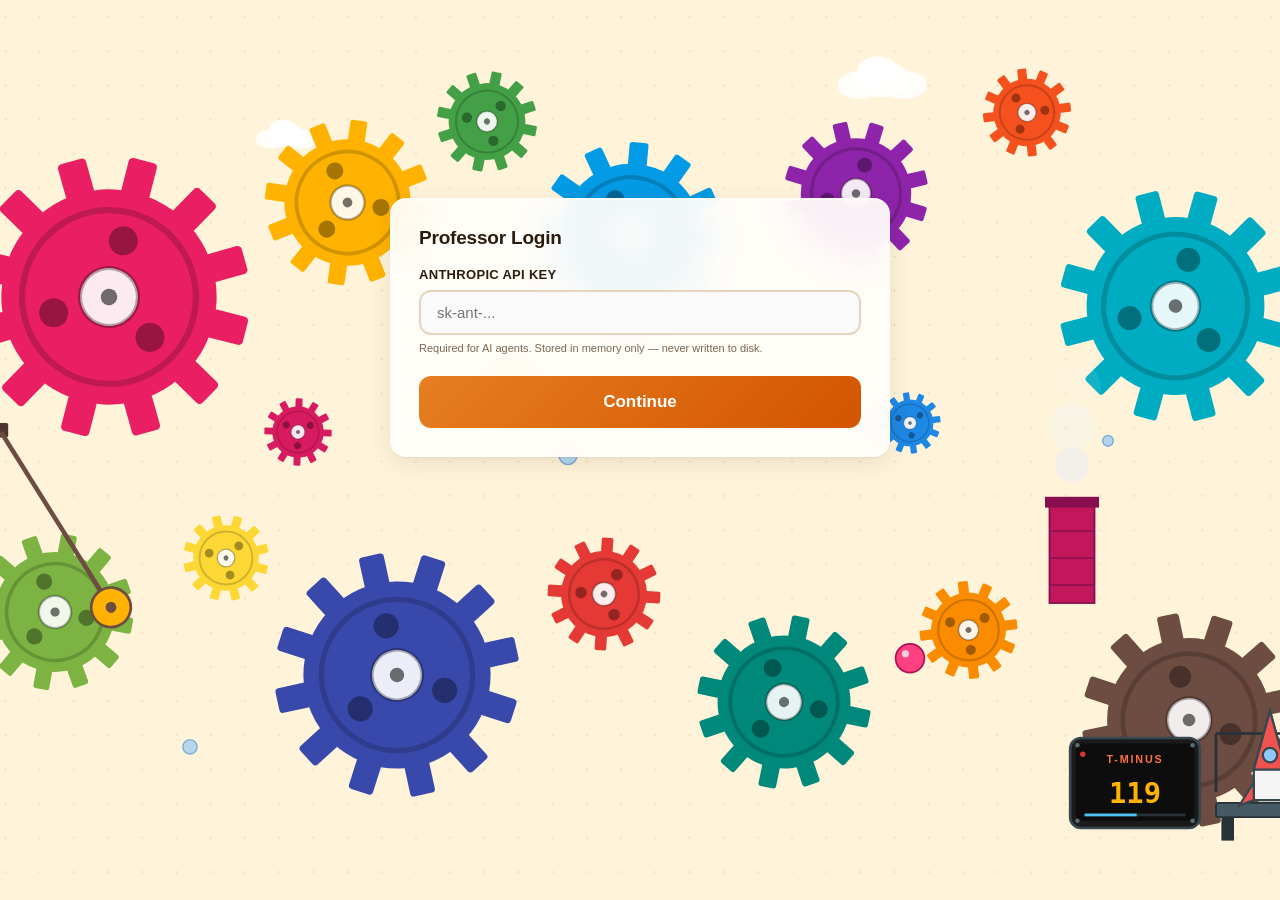
==== commit f7e8a5d9: "Add human play mode: students manually enter orders each round - Play mode toggle in lobby settings " ====
--- a/static/index.html
+++ b/static/index.html
@@ -4,7 +4,7 @@
 <meta charset="UTF-8">
 <meta name="viewport" content="width=device-width, initial-scale=1.0">
 <title>Beer Game</title>
-<link rel="stylesheet" href="/static/style.css?v=22">
+<link rel="stylesheet" href="/static/style.css?v=23">
 </head>
 <body>
 
@@ -725,6 +725,15 @@
         <div>
             <div class="card">
                 <h2>Game Settings</h2>
+                <div class="form-group mb-20">
+                    <label style="font-weight:700;font-size:16px">Play Mode</label>
+                    <div class="flex gap-12 mt-8">
+                        <button id="mode-ai" class="btn btn-primary" onclick="setPlayMode('ai')" style="flex:1">🤖 AI Agents</button>
+                        <button id="mode-human" class="btn btn-outline" onclick="setPlayMode('human')" style="flex:1">🧑 Human Players</button>
+                    </div>
+                    <div class="hint mt-4" id="playModeHint">AI agents decide orders based on strategies designed by students.</div>
+                </div>
+                <div class="divider"></div>
                 <div class="settings-grid">
                     <div class="form-group">
                         <label>Rounds per Game</label>
@@ -1588,6 +1597,20 @@
     </div>
 </div>
 
+<!-- Human Order Input Modal -->
+<div class="modal-backdrop" id="humanOrderModal" style="display:none">
+    <div class="modal-card" style="max-width:520px">
+        <h2 id="humanOrderTitle">Round 1 — Place Your Orders</h2>
+        <div id="humanOrderForms"></div>
+        <div class="flex gap-12 mt-16" style="justify-content:flex-end">
+            <button class="btn btn-primary btn-lg" id="humanOrderSubmitBtn" onclick="submitHumanOrders()">Submit Orders</button>
+        </div>
+        <div id="humanOrderWaiting" style="display:none" class="text-muted text-center mt-12">
+            <p>Waiting for other players... <span id="humanOrderProgress"></span></p>
+        </div>
+    </div>
+</div>
+
 <script>
 // ── State ──────────────────────────────────────────────
 const APP = {
@@ -1599,6 +1622,7 @@
     roles: [],
     activeRole: null,
     teamId: null,
+    playMode: 'ai',
 };
 
 // ── Init ───────────────────────────────────────────────
@@ -1805,6 +1829,7 @@
             updatePlayerList(msg.players, msg.player_count);
             break;
         case 'game_started':
+            if (msg.play_mode) APP.playMode = msg.play_mode;
             if (APP.isStudent) handleStudentGameStarted(msg);
             else handleProfGameStarted(msg);
             break;
@@ -1815,14 +1840,22 @@
             updateReadyProgress(msg.ready_count, msg.total_count);
             break;
         case 'game_begin':
+            if (msg.play_mode) APP.playMode = msg.play_mode;
             if (APP.isStudent) showScreen('screen-student-playing');
             else showScreen('screen-prof-playing');
+            break;
+        case 'order_request':
+            if (APP.isStudent) handleOrderRequest(msg);
+            break;
+        case 'order_submitted':
+            handleOrderSubmitted(msg);
             break;
         case 'round_processing':
             { const n = document.getElementById('roundProcessingNote'); if (n) n.style.display = ''; }
             break;
         case 'round_complete':
             { const n = document.getElementById('roundProcessingNote'); if (n) n.style.display = 'none'; }
+            { const m = document.getElementById('humanOrderModal'); if (m) m.style.display = 'none'; }
             handleRoundComplete(msg);
             break;
         case 'player_unlocked':
@@ -1849,6 +1882,7 @@
                 const el = document.getElementById(`set-${k}`);
                 if (el) el.value = v;
             }
+            if (msg.settings.play_mode) setPlayMode(msg.settings.play_mode, true);
             break;
         case 'kicked_all':
             if (APP.isStudent) {
@@ -2108,6 +2142,7 @@
         if (el) el.value = v;
     }
     updateDemandType(s.settings.demand_type);
+    if (s.settings.play_mode) setPlayMode(s.settings.play_mode, true);
     // Restore players
     if (s.players) {
         const players = {};
@@ -2175,6 +2210,19 @@
 }
 
 // ── Settings ───────────────────────────────────────────
+function setPlayMode(mode, fromServer) {
+    APP.playMode = mode;
+    const aiBtn = document.getElementById('mode-ai');
+    const humanBtn = document.getElementById('mode-human');
+    const hint = document.getElementById('playModeHint');
+    if (aiBtn) aiBtn.className = mode === 'ai' ? 'btn btn-primary' : 'btn btn-outline';
+    if (humanBtn) humanBtn.className = mode === 'human' ? 'btn btn-primary' : 'btn btn-outline';
+    if (hint) hint.textContent = mode === 'ai'
+        ? 'AI agents decide orders based on strategies designed by students.'
+        : 'Students manually enter order quantities each round.';
+    if (!fromServer) updateSetting('play_mode', mode);
+}
+
 async function updateSetting(key, value) {
     const v = ['rounds','lead_time','initial_inventory','initial_pipeline','step_demand_before',
                'step_demand_after','step_round','total_games'].includes(key) ? parseInt(value) :
@@ -2196,6 +2244,11 @@
 }
 
 function handleProfGameStarted(msg) {
+    if (APP.playMode === 'human') {
+        // Human mode: skip designing, professor goes to playing screen
+        // (game_begin WS message will handle this)
+        return;
+    }
     showScreen('screen-prof-designing');
     renderTeamsOverview(msg.teams);
     updateLockInProgress(0, countTotalPlayers(msg.teams));
@@ -2758,6 +2811,7 @@
     const player = s.players[APP.playerId];
     APP.roles = player.roles || [];
     APP.activeRole = APP.roles[0] || null;
+    if (s.settings && s.settings.play_mode) APP.playMode = s.settings.play_mode;
     // Find team
     for (const t of s.teams) {
         if (t.members.some(m => (m.id || m) === APP.playerId)) {
@@ -2798,6 +2852,11 @@
                 APP.teamId = team.id;
                 APP.roles = member.roles;
                 APP.activeRole = APP.roles[0];
+                if (APP.playMode === 'human') {
+                    // Human mode: skip design, go straight to playing
+                    // (game_begin WS will show the playing screen)
+                    return;
+                }
                 buildDesignScreenFromTeam(team, msg.teams);
                 showScreen('screen-student-design');
                 return;
@@ -2896,6 +2955,106 @@
             // render
         }
         renderStudentRoleData(s.rounds_data[APP.teamId], s.current_round, s.total_rounds, s.teams_summary);
+    }
+}
+
+// ── Human Mode: Order Input ──────────────────────────
+function handleOrderRequest(msg) {
+    const modal = document.getElementById('humanOrderModal');
+    const title = document.getElementById('humanOrderTitle');
+    const forms = document.getElementById('humanOrderForms');
+    const submitBtn = document.getElementById('humanOrderSubmitBtn');
+    const waiting = document.getElementById('humanOrderWaiting');
+
+    title.textContent = `Round ${msg.round} / ${msg.total_rounds} — Place Your Orders`;
+
+    // Find requests for this player
+    const myRequests = (msg.requests || []).filter(r => r.player_id === APP.playerId);
+    if (!myRequests.length) return;
+
+    forms.innerHTML = myRequests.map(r => `
+        <div class="card mb-12" style="background:var(--bg);padding:16px">
+            <div class="flex justify-between items-center mb-8">
+                <span class="role-badge ${r.role}" style="font-size:15px">${r.role}</span>
+                <span class="text-muted text-sm">${r.team_name}</span>
+            </div>
+            <div class="settings-grid" style="gap:8px;grid-template-columns:1fr 1fr 1fr">
+                <div class="text-center">
+                    <div class="text-muted text-xs">Demand</div>
+                    <div style="font-size:22px;font-weight:800;color:#E67E22">${r.demand}</div>
+                </div>
+                <div class="text-center">
+                    <div class="text-muted text-xs">Inventory</div>
+                    <div style="font-size:22px;font-weight:800;color:${r.inventory > 0 ? '#27AE60' : '#95a5a6'}">${r.inventory}</div>
+                </div>
+                <div class="text-center">
+                    <div class="text-muted text-xs">Backlog</div>
+                    <div style="font-size:22px;font-weight:800;color:${r.backlog > 0 ? '#E74C3C' : '#95a5a6'}">${r.backlog}</div>
+                </div>
+            </div>
+            <div class="flex items-center gap-8 mt-8" style="font-size:12px;color:var(--text-muted)">
+                <span>Pipeline: ${r.pipeline}</span>
+                <span>|</span>
+                <span>Incoming: ${r.incoming_shipment}</span>
+                <span>|</span>
+                <span>Cost so far: ${r.cumulative_cost.toFixed(2)} EUR</span>
+            </div>
+            <div class="form-group mt-12" style="margin-bottom:0">
+                <label style="font-weight:700">Your Order</label>
+                <input type="number" id="human-order-${r.role}" class="human-order-input"
+                       data-role="${r.role}" data-team="${r.team_id}"
+                       value="${r.demand}" min="0" style="font-size:20px;text-align:center;font-weight:700"
+                       onkeydown="if(event.key==='Enter')submitHumanOrders()">
+            </div>
+        </div>
+    `).join('');
+
+    submitBtn.style.display = '';
+    waiting.style.display = 'none';
+    modal.style.display = '';
+
+    // Focus the first input
+    setTimeout(() => {
+        const first = forms.querySelector('.human-order-input');
+        if (first) first.focus();
+    }, 100);
+}
+
+async function submitHumanOrders() {
+    const inputs = document.querySelectorAll('.human-order-input');
+    const submitBtn = document.getElementById('humanOrderSubmitBtn');
+    const waiting = document.getElementById('humanOrderWaiting');
+
+    submitBtn.style.display = 'none';
+
+    for (const input of inputs) {
+        const order = parseInt(input.value) || 0;
+        const role = input.dataset.role;
+        const teamId = input.dataset.team;
+        await api('/api/submit-order', {
+            player_id: APP.playerId,
+            team_id: teamId,
+            role: role,
+            order: Math.max(0, order),
+        });
+    }
+
+    // Disable inputs
+    inputs.forEach(i => i.disabled = true);
+    waiting.style.display = '';
+}
+
+function handleOrderSubmitted(msg) {
+    const progress = document.getElementById('humanOrderProgress');
+    if (progress) {
+        progress.textContent = `(${msg.orders_received} / ${msg.orders_expected})`;
+    }
+    // If all orders are in, hide the modal (round_complete will follow)
+    if (msg.orders_received >= msg.orders_expected) {
+        setTimeout(() => {
+            const modal = document.getElementById('humanOrderModal');
+            if (modal) modal.style.display = 'none';
+        }, 500);
     }
 }
 
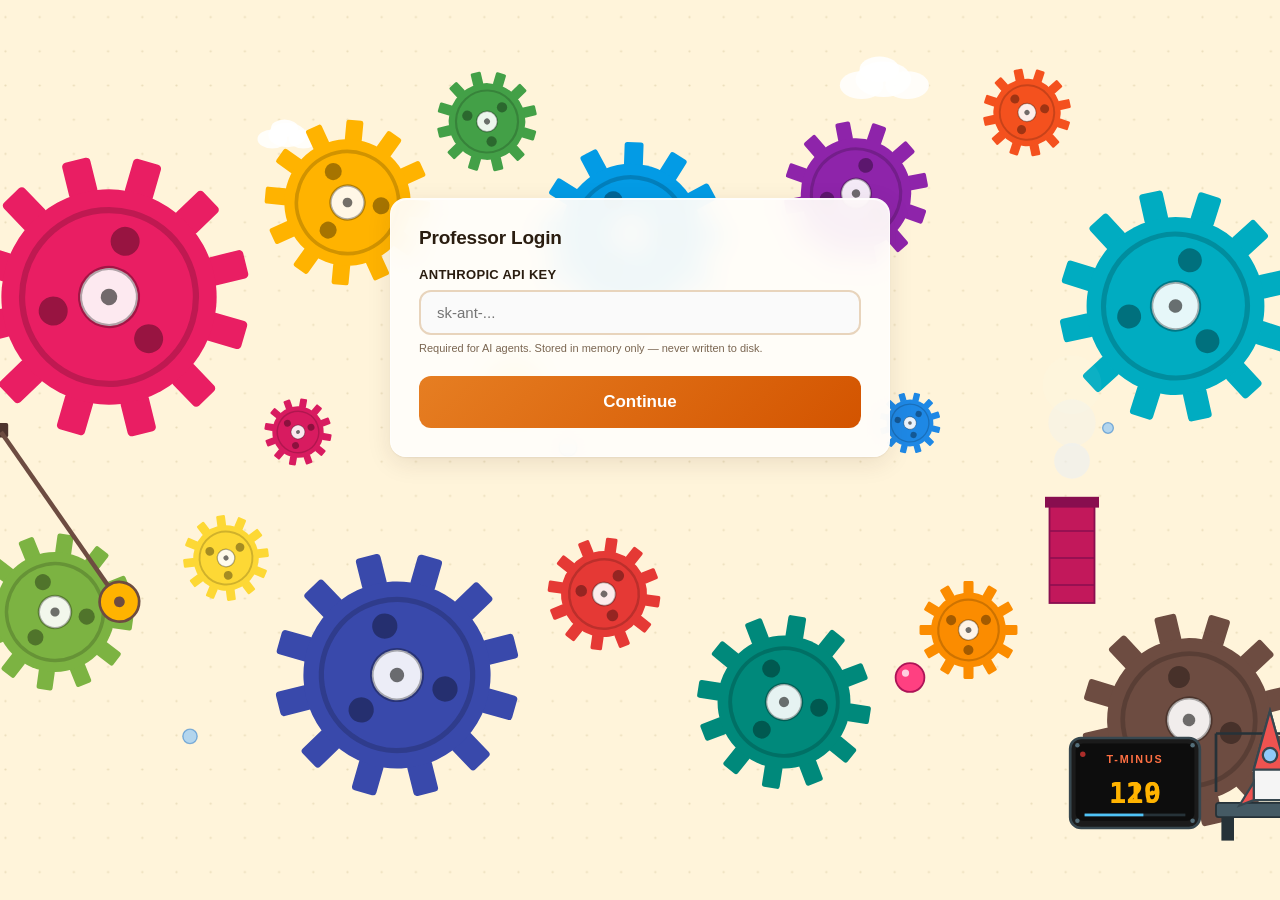
==== commit d62da6ba: "Move human order input from modal overlay to inline panel below simulation The order entry cards now" ====
--- a/static/index.html
+++ b/static/index.html
@@ -4,7 +4,7 @@
 <meta charset="UTF-8">
 <meta name="viewport" content="width=device-width, initial-scale=1.0">
 <title>Beer Game</title>
-<link rel="stylesheet" href="/static/style.css?v=23">
+<link rel="stylesheet" href="/static/style.css?v=24">
 </head>
 <body>
 
@@ -1479,6 +1479,18 @@
     </svg>
     </div>
 
+    <!-- Human Order Input (inline, below simulation) -->
+    <div id="humanOrderPanel" class="card mt-16" style="display:none;border:2px solid var(--accent);background:var(--card)">
+        <div class="flex justify-between items-center mb-12">
+            <h2 id="humanOrderTitle" style="margin:0">Round 1 — Place Your Orders</h2>
+            <button class="btn btn-primary btn-lg" id="humanOrderSubmitBtn" onclick="submitHumanOrders()">Submit Orders</button>
+        </div>
+        <div id="humanOrderForms"></div>
+        <div id="humanOrderWaiting" style="display:none" class="text-muted text-center mt-12">
+            <p>Waiting for other players... <span id="humanOrderProgress"></span></p>
+        </div>
+    </div>
+
     <!-- Round progress -->
     <div class="card mt-16">
         <div class="flex justify-between items-center">
@@ -1597,19 +1609,6 @@
     </div>
 </div>
 
-<!-- Human Order Input Modal -->
-<div class="modal-backdrop" id="humanOrderModal" style="display:none">
-    <div class="modal-card" style="max-width:520px">
-        <h2 id="humanOrderTitle">Round 1 — Place Your Orders</h2>
-        <div id="humanOrderForms"></div>
-        <div class="flex gap-12 mt-16" style="justify-content:flex-end">
-            <button class="btn btn-primary btn-lg" id="humanOrderSubmitBtn" onclick="submitHumanOrders()">Submit Orders</button>
-        </div>
-        <div id="humanOrderWaiting" style="display:none" class="text-muted text-center mt-12">
-            <p>Waiting for other players... <span id="humanOrderProgress"></span></p>
-        </div>
-    </div>
-</div>
 
 <script>
 // ── State ──────────────────────────────────────────────
@@ -1855,7 +1854,7 @@
             break;
         case 'round_complete':
             { const n = document.getElementById('roundProcessingNote'); if (n) n.style.display = 'none'; }
-            { const m = document.getElementById('humanOrderModal'); if (m) m.style.display = 'none'; }
+            { const m = document.getElementById('humanOrderPanel'); if (m) m.style.display = 'none'; }
             handleRoundComplete(msg);
             break;
         case 'player_unlocked':
@@ -2960,7 +2959,7 @@
 
 // ── Human Mode: Order Input ──────────────────────────
 function handleOrderRequest(msg) {
-    const modal = document.getElementById('humanOrderModal');
+    const panel = document.getElementById('humanOrderPanel');
     const title = document.getElementById('humanOrderTitle');
     const forms = document.getElementById('humanOrderForms');
     const submitBtn = document.getElementById('humanOrderSubmitBtn');
@@ -2972,8 +2971,11 @@
     const myRequests = (msg.requests || []).filter(r => r.player_id === APP.playerId);
     if (!myRequests.length) return;
 
+    forms.style.display = 'grid';
+    forms.style.gridTemplateColumns = myRequests.length > 1 ? 'repeat(auto-fit, minmax(220px, 1fr))' : '1fr';
+    forms.style.gap = '12px';
     forms.innerHTML = myRequests.map(r => `
-        <div class="card mb-12" style="background:var(--bg);padding:16px">
+        <div class="card" style="background:var(--bg);padding:16px;margin:0">
             <div class="flex justify-between items-center mb-8">
                 <span class="role-badge ${r.role}" style="font-size:15px">${r.role}</span>
                 <span class="text-muted text-sm">${r.team_name}</span>
@@ -3011,10 +3013,11 @@
 
     submitBtn.style.display = '';
     waiting.style.display = 'none';
-    modal.style.display = '';
-
-    // Focus the first input
+    panel.style.display = '';
+
+    // Scroll the panel into view and focus first input
     setTimeout(() => {
+        panel.scrollIntoView({ behavior: 'smooth', block: 'center' });
         const first = forms.querySelector('.human-order-input');
         if (first) first.focus();
     }, 100);
@@ -3049,11 +3052,11 @@
     if (progress) {
         progress.textContent = `(${msg.orders_received} / ${msg.orders_expected})`;
     }
-    // If all orders are in, hide the modal (round_complete will follow)
+    // If all orders are in, hide the panel (round_complete will follow)
     if (msg.orders_received >= msg.orders_expected) {
         setTimeout(() => {
-            const modal = document.getElementById('humanOrderModal');
-            if (modal) modal.style.display = 'none';
+            const p = document.getElementById('humanOrderPanel');
+            if (p) p.style.display = 'none';
         }, 500);
     }
 }
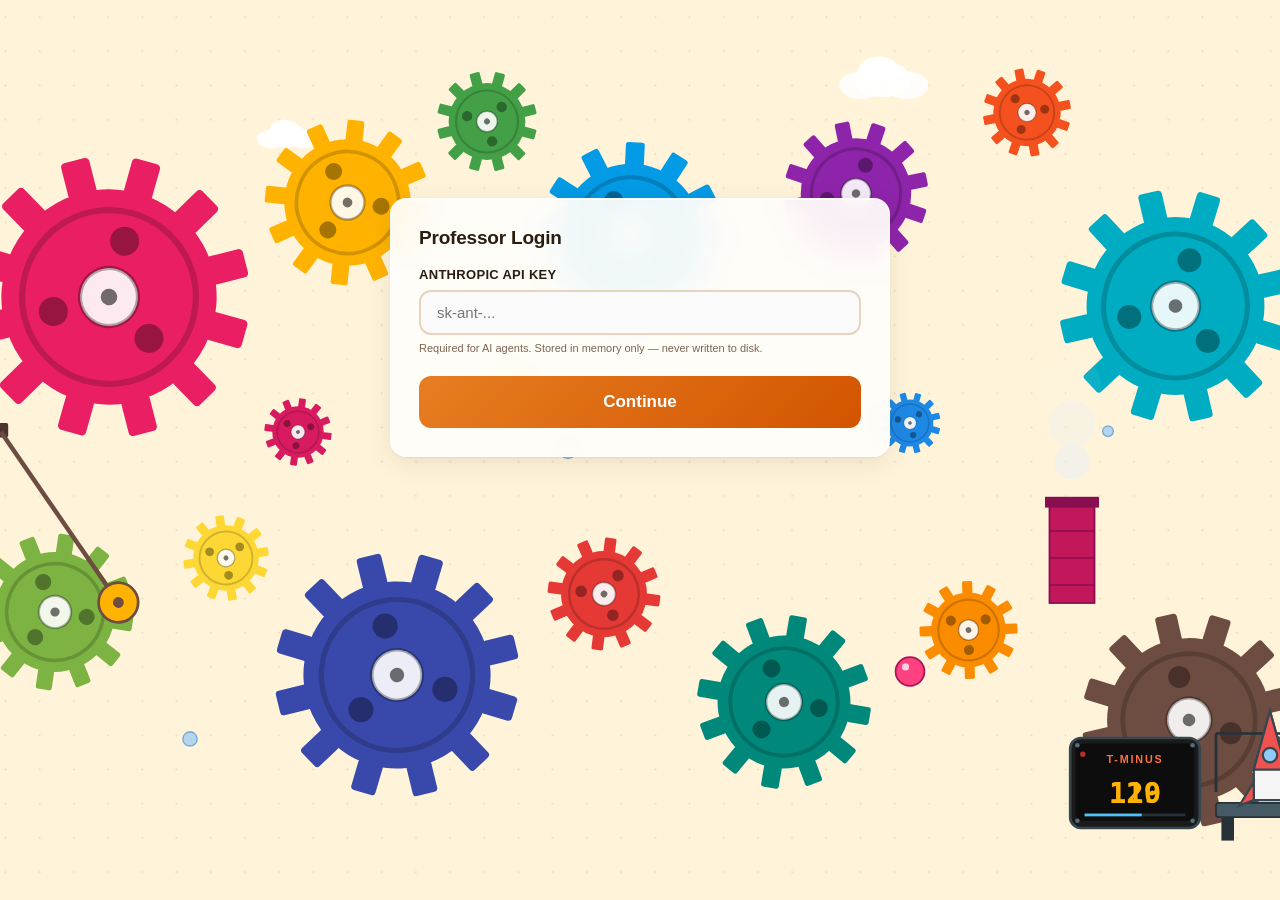
==== commit 8e61b962: "Hide round progress card, slow truck animation to 3s - Remove the "Your Role / Round X" progress bar" ====
--- a/static/index.html
+++ b/static/index.html
@@ -4,7 +4,7 @@
 <meta charset="UTF-8">
 <meta name="viewport" content="width=device-width, initial-scale=1.0">
 <title>Beer Game</title>
-<link rel="stylesheet" href="/static/style.css?v=24">
+<link rel="stylesheet" href="/static/style.css?v=25">
 </head>
 <body>
 
@@ -1491,12 +1491,10 @@
         </div>
     </div>
 
-    <!-- Round progress -->
-    <div class="card mt-16">
-        <div class="flex justify-between items-center">
-            <h2 id="studentRoleTitle">Your Role</h2>
-            <span class="progress-text" id="studentRoundProgress">Round 0 / 20</span>
-        </div>
+    <!-- Round progress (hidden, kept for JS refs) -->
+    <div style="display:none">
+        <h2 id="studentRoleTitle">Your Role</h2>
+        <span id="studentRoundProgress">Round 0 / 20</span>
         <div class="progress-bar"><div class="fill" id="studentRoundBar" style="width:0%"></div></div>
     </div>
 
@@ -3150,7 +3148,7 @@
     if (_truckAnim.rafId) cancelAnimationFrame(_truckAnim.rafId);
     _truckAnim.progress = 0;
     _truckAnim.startTime = null;
-    const DURATION = 1500; // ms
+    const DURATION = 3000; // ms
 
     function step(ts) {
         if (!_truckAnim.startTime) _truckAnim.startTime = ts;
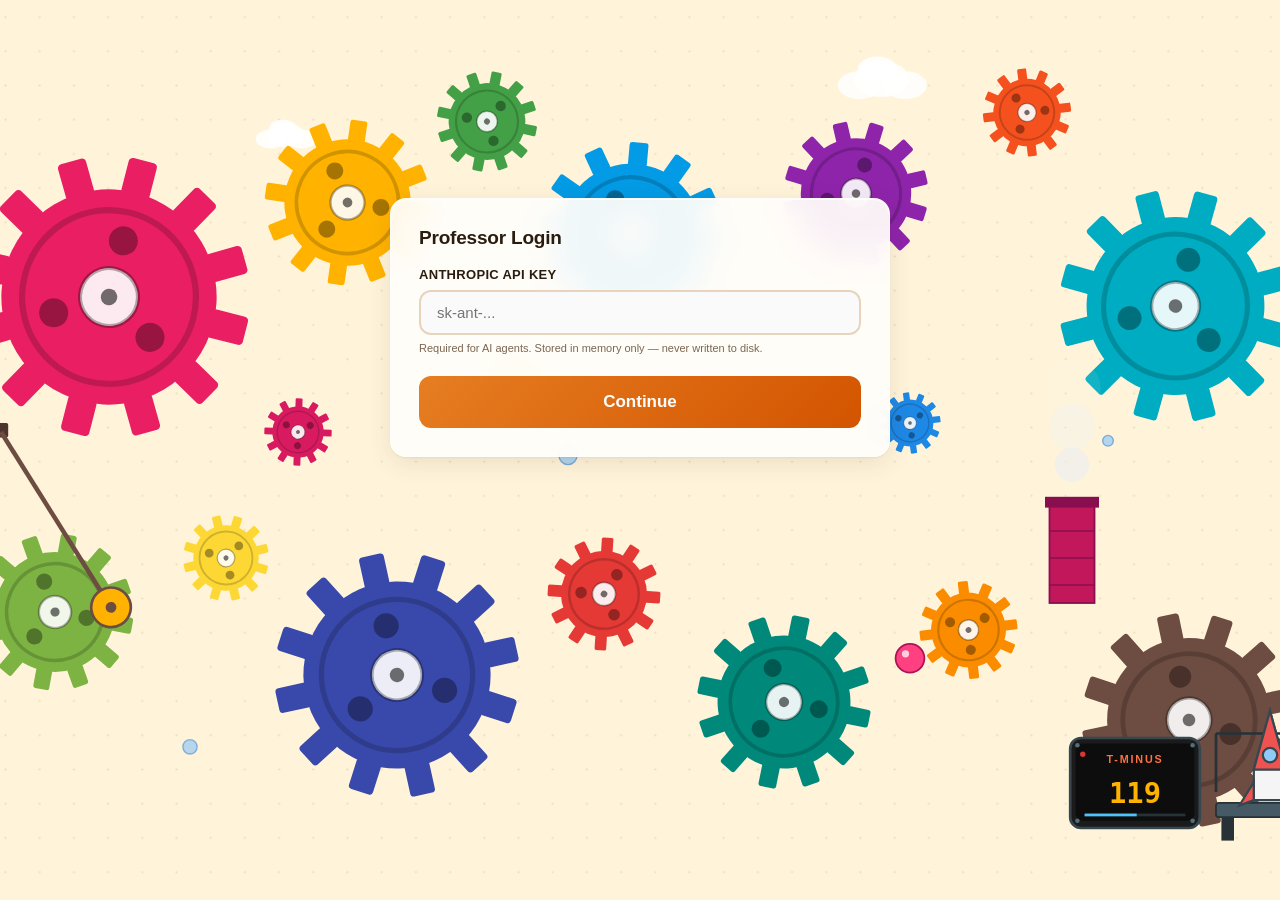
==== commit 0f763df2: "Replace strategy presets with free-text prompt, add HTML guides - Remove Rational/Cooperative/Base-S" ====
--- a/static/index.html
+++ b/static/index.html
@@ -4,7 +4,7 @@
 <meta charset="UTF-8">
 <meta name="viewport" content="width=device-width, initial-scale=1.0">
 <title>Beer Game</title>
-<link rel="stylesheet" href="/static/style.css?v=25">
+<link rel="stylesheet" href="/static/style.css?v=26">
 </head>
 <body>
 
@@ -2881,56 +2881,27 @@
     }).join('<br>');
     infoDiv.innerHTML = `<h2>${team.name}</h2><div class="text-sm mt-8">${teammates}</div>`;
 
-    // Strategy pickers
+    // Strategy pickers — free-text prompt per role
     const pickers = document.getElementById('strategyPickers');
     pickers.innerHTML = '';
     for (const role of APP.roles) {
-        const id = `strat-${role}`;
         pickers.innerHTML += `
         <div class="mb-20">
-            <h3><span class="role-badge ${role}">${role}</span> Strategy</h3>
-            <div class="strategy-options" id="${id}">
-                ${strategyOption(role, 'rational', 'Rational', 'Minimize YOUR OWN costs only.')}
-                ${strategyOption(role, 'cooperative', 'Cooperative', 'Minimize TOTAL team costs.')}
-                ${strategyOption(role, 'base_stock', 'Base-Stock', 'Deterministic formula (no AI).')}
-                ${strategyOption(role, 'custom', 'Custom', 'Write your own AI instructions.')}
-            </div>
-            <div id="custom-input-${role}" style="display:none" class="mt-8">
-                <textarea id="custom-prompt-${role}" placeholder="e.g. Be conservative early. After round 5, order the average of last 3 demands plus 2 extra."></textarea>
-            </div>
+            <h3><span class="role-badge ${role}">${role}</span> — Design Your Agent</h3>
+            <p class="hint mt-4 mb-8">Write instructions that tell your AI agent how to decide order quantities each round.</p>
+            <textarea id="custom-prompt-${role}" class="strategy-textarea" placeholder="e.g. Order exactly what was demanded. / Keep a safety stock of 5 units above expected demand. / Be conservative for the first 4 rounds, then match the average of the last 3 demands plus 2 extra."></textarea>
         </div>`;
     }
-
-    // Add click handlers
-    document.querySelectorAll('.strategy-option').forEach(el => {
-        el.addEventListener('click', () => {
-            const role = el.dataset.role;
-            const val = el.dataset.value;
-            document.querySelectorAll(`#strat-${role} .strategy-option`).forEach(o => o.classList.remove('selected'));
-            el.classList.add('selected');
-            el.querySelector('input').checked = true;
-            document.getElementById(`custom-input-${role}`).style.display = val === 'custom' ? '' : 'none';
-        });
-    });
-}
-
-function strategyOption(role, value, label, desc) {
-    return `<div class="strategy-option" data-role="${role}" data-value="${value}">
-        <input type="radio" name="strategy-${role}" value="${value}">
-        <div class="strat-info"><h4>${label}</h4><p>${desc}</p></div>
-    </div>`;
 }
 
 async function lockIn() {
     const strategies = {};
     const custom_prompts = {};
     for (const role of APP.roles) {
-        const selected = document.querySelector(`input[name="strategy-${role}"]:checked`);
-        if (!selected) { alert(`Please select a strategy for ${role}`); return; }
-        strategies[role] = selected.value;
-        if (selected.value === 'custom') {
-            custom_prompts[role] = document.getElementById(`custom-prompt-${role}`).value;
-        }
+        const prompt = document.getElementById(`custom-prompt-${role}`).value.trim();
+        if (!prompt) { alert(`Please write a strategy for ${role}`); return; }
+        strategies[role] = 'custom';
+        custom_prompts[role] = prompt;
     }
     const result = await api('/api/lock-in', { player_id: APP.playerId, strategies, custom_prompts });
     if (result.error) { alert(result.error); return; }
--- a/static/style.css
+++ b/static/style.css
@@ -631,58 +631,31 @@
 }
 .reasoning-box.open { display: block; }
 
-/* ═══ IMPROVED STRATEGY PICKER ═══ */
-.strategy-options {
-    display: flex;
-    flex-direction: column;
-    gap: 18px;
-}
-
-.strategy-option {
+/* ═══ STRATEGY PROMPT TEXTAREA ═══ */
+.strategy-textarea {
+    width: 100%;
+    min-height: 120px;
+    padding: 16px;
     border: 2px solid #C9A876;
     border-radius: 14px;
-    padding: 18px 22px;
-    cursor: pointer;
-    transition: all 0.25s;
-    display: flex;
-    align-items: flex-start;
-    gap: 14px;
     background: #FFFFFF;
+    color: var(--text);
+    font-size: 15px;
+    font-family: inherit;
+    line-height: 1.6;
+    resize: vertical;
+    transition: border-color 0.2s, box-shadow 0.2s;
     box-shadow: 0 2px 8px rgba(93, 64, 28, 0.08);
 }
-
-.strategy-option:hover {
+.strategy-textarea:focus {
+    outline: none;
     border-color: var(--primary);
-    background: var(--primary-light);
-    transform: translateY(-2px);
-    box-shadow: 0 4px 12px rgba(230,126,34,0.1);
-}
-
-.strategy-option.selected {
-    border-color: var(--primary);
-    background: var(--primary-light);
     box-shadow: 0 0 0 3px rgba(230,126,34,0.12), 0 4px 12px rgba(230,126,34,0.08);
 }
-
-.strategy-option input[type="radio"] {
-    margin-top: 4px;
-    accent-color: var(--primary);
-    width: 18px;
-    height: 18px;
-    flex-shrink: 0;
-}
-
-.strategy-option .strat-info h4 {
-    font-size: 15px;
-    font-weight: 700;
-    margin-bottom: 4px;
-    color: var(--text);
-}
-
-.strategy-option .strat-info p {
-    font-size: 12px;
+.strategy-textarea::placeholder {
     color: var(--text-light);
-    line-height: 1.5;
+    opacity: 0.7;
+    font-size: 14px;
 }
 
 /* ════════════════════════════════════════════════════════
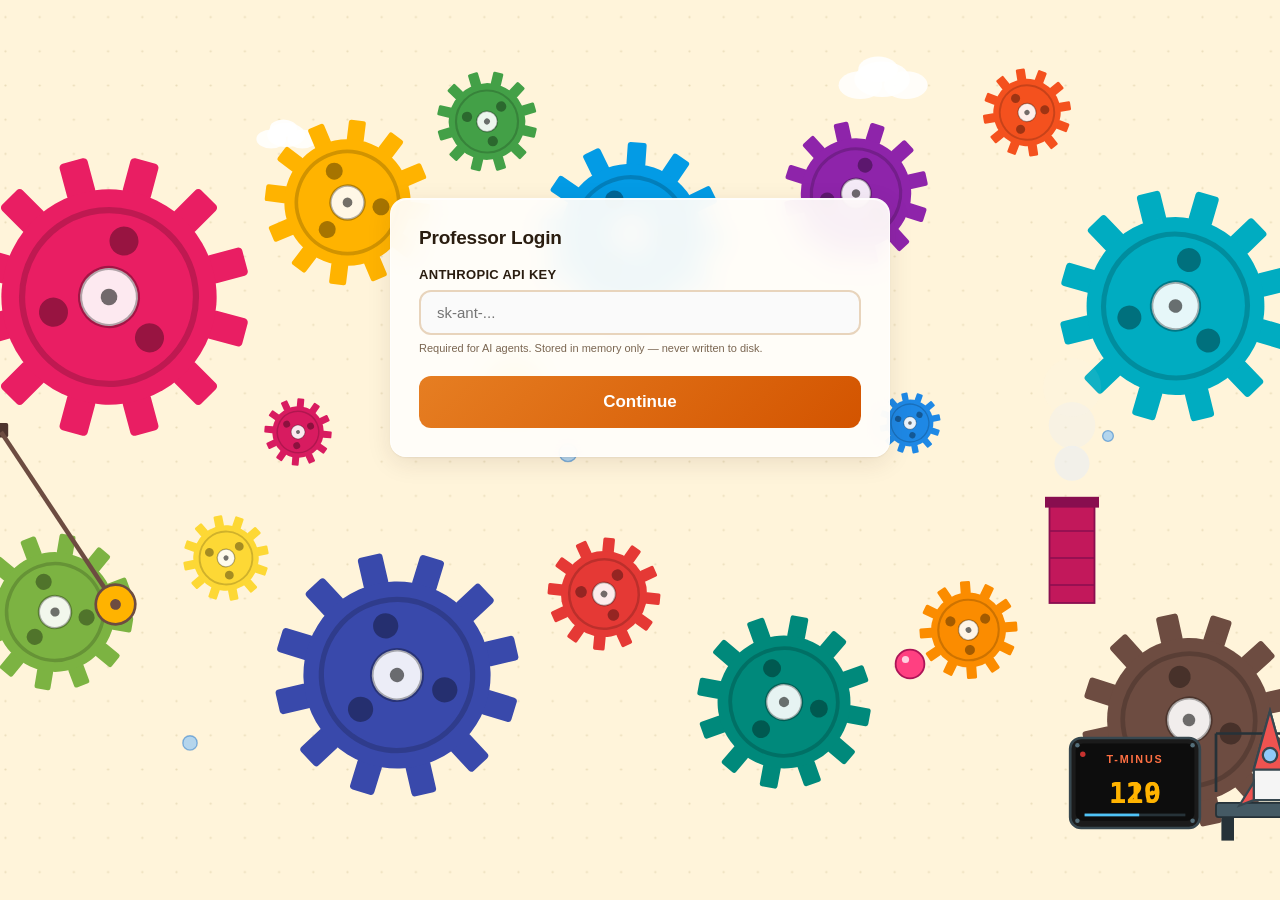
==== commit 60331b17: "Show interactive guide before design/play screen, fix scroll on results - Students see the matching " ====
--- a/static/index.html
+++ b/static/index.html
@@ -4,7 +4,7 @@
 <meta charset="UTF-8">
 <meta name="viewport" content="width=device-width, initial-scale=1.0">
 <title>Beer Game</title>
-<link rel="stylesheet" href="/static/style.css?v=26">
+<link rel="stylesheet" href="/static/style.css?v=27">
 </head>
 <body>
 
@@ -889,6 +889,16 @@
     </div>
 </div>
 
+<!-- Guide (shown before design or human play) -->
+<div class="screen" id="screen-student-guide">
+    <div style="position:relative;width:100%;max-width:1200px;margin:0 auto">
+        <iframe id="guideIframe" src="" style="width:100%;height:82vh;border:none;border-radius:16px;background:#0F1923"></iframe>
+        <div style="text-align:center;margin-top:16px">
+            <button class="btn btn-primary btn-lg" onclick="dismissGuide()" style="min-width:260px;font-size:18px">Got it — Let's Play!</button>
+        </div>
+    </div>
+</div>
+
 <!-- Agent Design (student) -->
 <div class="screen" id="screen-student-design">
     <div class="card">
@@ -1750,6 +1760,46 @@
     const gearScreens = new Set(['screen-setup', 'screen-join']);
     document.body.classList.toggle('gear-bg-active', gearScreens.has(id));
 
+    // Exit fullscreen game board if leaving the playing screen
+    if (id !== 'screen-student-playing' && id !== 'screen-prof-playing') {
+        const b = document.getElementById('gameBoard');
+        if (b && b.classList.contains('fullscreen')) {
+            b.classList.remove('fullscreen');
+            const btn = b.querySelector('.fullscreen-btn');
+            if (btn) btn.textContent = '⛶ Fullscreen';
+        }
+        document.body.style.overflow = '';
+    }
+}
+
+// ── Guide Screen ──────────────────────────────────────
+// Track whether guide was already shown this session (per mode)
+const guideShown = { human: false, ai: false };
+let guidePendingScreen = null;   // screen to show after guide dismissed
+let guidePendingSetup = null;    // callback to run after guide dismissed
+
+function showGuide(mode, nextScreen, setupFn) {
+    const key = mode === 'human' ? 'human' : 'ai';
+    if (guideShown[key]) {
+        // Already shown — skip guide
+        if (setupFn) setupFn();
+        showScreen(nextScreen);
+        return;
+    }
+    guideShown[key] = true;
+    guidePendingScreen = nextScreen;
+    guidePendingSetup = setupFn || null;
+    const src = mode === 'human' ? '/static/guide-human.html' : '/static/guide-ai.html';
+    document.getElementById('guideIframe').src = src;
+    showScreen('screen-student-guide');
+}
+
+function dismissGuide() {
+    document.getElementById('guideIframe').src = '';
+    if (guidePendingSetup) guidePendingSetup();
+    if (guidePendingScreen) showScreen(guidePendingScreen);
+    guidePendingScreen = null;
+    guidePendingSetup = null;
 }
 
 // ── API helpers ────────────────────────────────────────
@@ -1838,7 +1888,13 @@
             break;
         case 'game_begin':
             if (msg.play_mode) APP.playMode = msg.play_mode;
-            if (APP.isStudent) showScreen('screen-student-playing');
+            if (APP.isStudent) {
+                if (APP.playMode === 'human') {
+                    showGuide('human', 'screen-student-playing');
+                } else {
+                    showScreen('screen-student-playing');
+                }
+            }
             else showScreen('screen-prof-playing');
             break;
         case 'order_request':
@@ -2850,12 +2906,13 @@
                 APP.roles = member.roles;
                 APP.activeRole = APP.roles[0];
                 if (APP.playMode === 'human') {
-                    // Human mode: skip design, go straight to playing
-                    // (game_begin WS will show the playing screen)
+                    // Human mode: skip design — guide shown on game_begin
                     return;
                 }
-                buildDesignScreenFromTeam(team, msg.teams);
-                showScreen('screen-student-design');
+                // AI mode: show guide first, then design screen
+                showGuide('ai', 'screen-student-design', () => {
+                    buildDesignScreenFromTeam(team, msg.teams);
+                });
                 return;
             }
         }
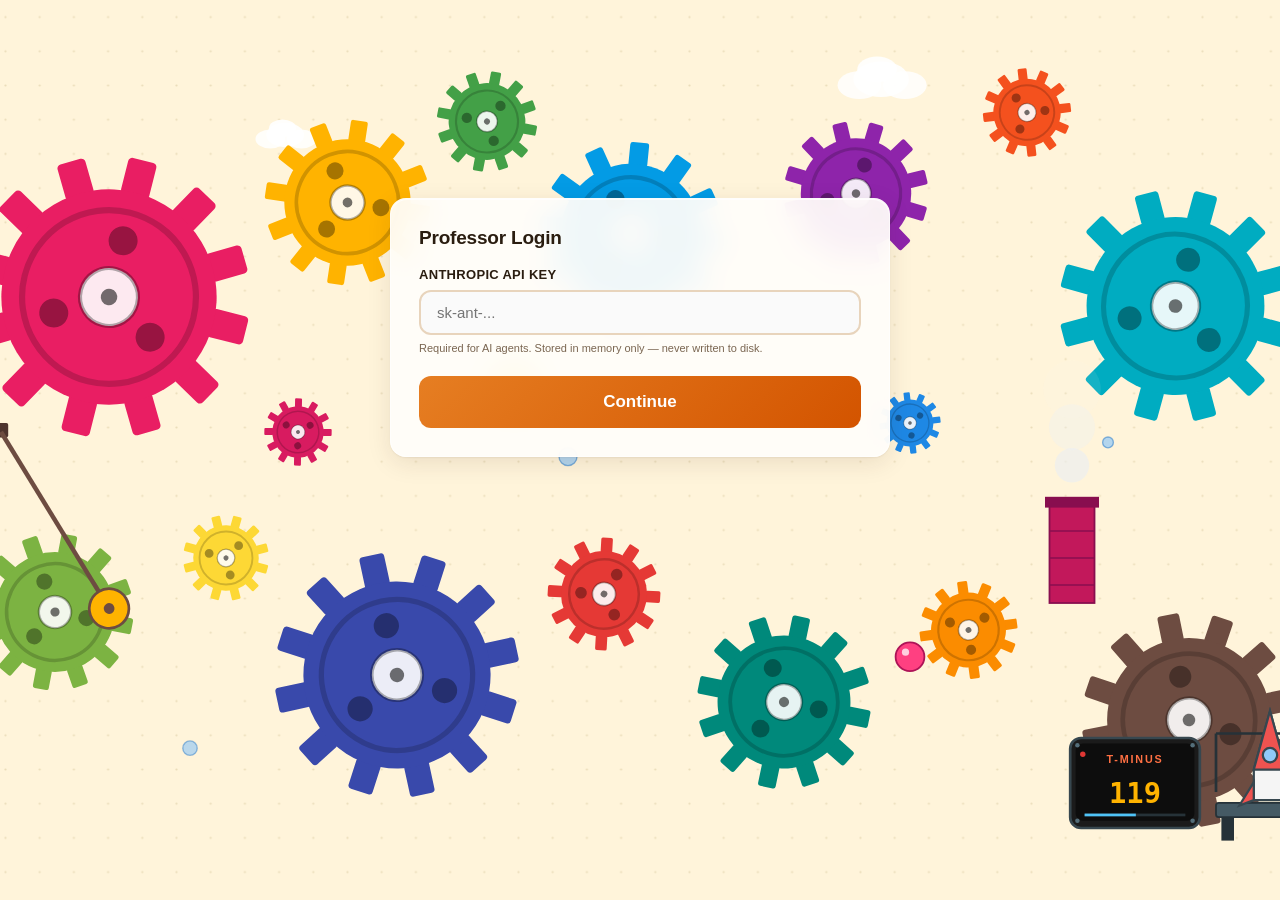
==== commit 1e58d6dc: "Persist game history: cumulative leaderboard, per-game performance, multi-game archives - Server arc" ====
--- a/static/index.html
+++ b/static/index.html
@@ -4,7 +4,7 @@
 <meta charset="UTF-8">
 <meta name="viewport" content="width=device-width, initial-scale=1.0">
 <title>Beer Game</title>
-<link rel="stylesheet" href="/static/style.css?v=27">
+<link rel="stylesheet" href="/static/style.css?v=28">
 </head>
 <body>
 
@@ -842,11 +842,16 @@
 <div class="screen" id="screen-prof-results">
     <div class="card" id="profPrizesCard" style="display:none">
         <h2>&#127942; Prizes</h2>
+        <p class="text-muted text-sm mb-8" id="profPrizesCumNote" style="display:none">Cumulative across all games played</p>
         <div id="profPrizes" class="mt-12"></div>
     </div>
     <div class="card">
-        <h2>Final Results</h2>
+        <h2>Final Results <span class="text-muted text-sm" id="profLeaderboardNote" style="font-weight:400"></span></h2>
         <div id="finalLeaderboard" class="mt-12"></div>
+    </div>
+    <div class="card mt-16" id="profThisGameCard" style="display:none">
+        <h2>🎯 This Game's Performance <span class="text-muted text-sm" style="font-weight:400" id="profThisGameLabel"></span></h2>
+        <div id="profThisGameBody"></div>
     </div>
     <div class="card mt-16" id="profBullwhipCard" style="display:none">
         <h2>📊 Bullwhip Effect</h2>
@@ -1572,11 +1577,18 @@
     </div>
     <div class="card mt-16" id="studentPrizesCard" style="display:none">
         <h2>&#127942; Prizes</h2>
+        <p class="text-muted text-sm mb-8" id="studentPrizesCumNote" style="display:none">Cumulative across all games played</p>
         <div id="studentPrizes" class="mt-12"></div>
     </div>
     <div class="card mt-16">
-        <h2>Class Leaderboard</h2>
+        <h2>Class Leaderboard <span class="text-muted text-sm" id="studentLeaderboardNote" style="font-weight:400"></span></h2>
         <div id="studentLeaderboard"></div>
+    </div>
+
+    <!-- This Game's Performance (per team) -->
+    <div class="card mt-16" id="studentThisGameCard" style="display:none">
+        <h2>🎯 This Game's Performance <span class="text-muted text-sm" style="font-weight:400" id="studentThisGameLabel"></span></h2>
+        <div id="studentThisGameBody"></div>
     </div>
 
     <div class="card mt-16" id="studentBullwhipCard" style="display:none">
@@ -2494,23 +2506,41 @@
 }
 
 function handleGameFinished(msg) {
+    const gameNum = msg.game_num || 1;
+    const isMultiGame = gameNum > 1;
+    const leaderboardTeams = isMultiGame ? (msg.cumulative_teams || msg.teams) : msg.teams;
+
     if (!APP.isStudent) {
         showScreen('screen-prof-results');
-        renderFinalResults(msg.teams);
+        renderFinalResults(leaderboardTeams);
         renderPrizes(msg.prizes, 'profPrizes', 'profPrizesCard');
         renderBullwhip(msg.bullwhip, msg.teams, 'profBullwhipBody', 'profBullwhipCard');
+        // Cumulative note
+        if (isMultiGame) {
+            const note = document.getElementById('profLeaderboardNote');
+            if (note) note.textContent = `(cumulative — ${gameNum} games)`;
+            const cn = document.getElementById('profPrizesCumNote');
+            if (cn) cn.style.display = '';
+        }
+        renderThisGamePerformance(msg.teams, 'profThisGameBody', 'profThisGameCard', 'profThisGameLabel', gameNum);
     } else {
         // Pre-render the results screen silently so everything is ready
         // behind the peek modal.
-        renderStudentResults(msg);
+        renderStudentResults(msg, leaderboardTeams, gameNum);
         renderPrizes(msg.prizes, 'studentPrizes', 'studentPrizesCard');
         renderBullwhip(msg.bullwhip, msg.teams, 'studentBullwhipBody', 'studentBullwhipCard');
+        if (isMultiGame) {
+            const cn = document.getElementById('studentPrizesCumNote');
+            if (cn) cn.style.display = '';
+        }
+        renderThisGamePerformance(msg.teams, 'studentThisGameBody', 'studentThisGameCard', 'studentThisGameLabel', gameNum);
+
         fetchState().then(s => {
             const roleData = (s.rounds_data && APP.teamId) ? s.rounds_data[APP.teamId] : null;
-            if (roleData) renderReasoningArchive(roleData);
-            // Team Summary on results screen — charts + tables grouped by game
-            const myTeam = (msg.teams || []).find(t => t.id === APP.teamId);
-            if (myTeam) renderStudentTeamSummary(myTeam, roleData, s.total_rounds);
+            // Combine history + current game for team summary and reasoning
+            const allGames = buildAllGamesData(s, msg.teams);
+            renderStudentTeamSummary(null, null, null, allGames);
+            renderReasoningArchive(null, allGames);
         }).catch(() => {});
 
         // Show peek modal with the student's team summary BEFORE throwing
@@ -2518,6 +2548,62 @@
         const myTeam = (msg.teams || []).find(t => t.id === APP.teamId);
         showGameOverPeek(myTeam);
     }
+}
+
+function buildAllGamesData(stateData, currentTeams) {
+    const games = [];
+    const history = stateData.game_history || [];
+    // Historical games
+    for (const entry of history) {
+        const rd = entry.rounds_data && APP.teamId ? entry.rounds_data[APP.teamId] : null;
+        const ts = (entry.teams_summary || []).find(t => t.id === APP.teamId);
+        if (rd || ts) {
+            games.push({
+                gameNum: entry.game_num || (games.length + 1),
+                roleData: rd,
+                team: ts,
+                totalRounds: entry.total_rounds,
+            });
+        }
+    }
+    // Current game
+    const currentRd = stateData.rounds_data && APP.teamId ? stateData.rounds_data[APP.teamId] : null;
+    const currentTeam = (currentTeams || []).find(t => t.id === APP.teamId);
+    if (currentRd || currentTeam) {
+        games.push({
+            gameNum: games.length + 1,
+            roleData: currentRd,
+            team: currentTeam,
+            totalRounds: stateData.total_rounds,
+        });
+    }
+    return games;
+}
+
+function renderThisGamePerformance(teams, bodyId, cardId, labelId, gameNum) {
+    const body = document.getElementById(bodyId);
+    const card = document.getElementById(cardId);
+    const label = document.getElementById(labelId);
+    if (!body || !card || !teams || !teams.length) return;
+    if (label) label.textContent = `(Game ${gameNum})`;
+    card.style.display = '';
+    const sorted = [...teams].sort((a, b) => teamScore(a) - teamScore(b));
+    body.innerHTML = sorted.map((team, i) => {
+        const rolesHtml = team.roles.map(r =>
+            `<div class="flex justify-between" style="padding:3px 0;font-size:14px">
+                <span><span class="role-badge ${r.role}">${r.role}</span> ${escapeHtml(r.player_name)}</span>
+                <strong>${roleScore(r).toFixed(2)} EUR</strong>
+            </div>`
+        ).join('');
+        const isMe = team.id === APP.teamId;
+        return `<div class="card mb-12" style="box-shadow:none;border:1px solid var(--border);${isMe ? 'background:#FEFCF3' : ''}">
+            <div class="flex justify-between items-center mb-8">
+                <strong>${escapeHtml(team.name)}</strong>
+                <span style="color:#E67E22;font-weight:800;font-size:18px">${teamScore(team).toFixed(2)} EUR</span>
+            </div>
+            ${rolesHtml}
+        </div>`;
+    }).join('');
 }
 
 // ── Game-Over Peek (brief team summary before results screen) ──
@@ -2570,15 +2656,15 @@
 // canvases only draw once they have real layout dimensions.
 window.__pendingTeamCharts = window.__pendingTeamCharts || {};
 
-function renderStudentTeamSummary(team, roleData, totalRounds) {
+function renderStudentTeamSummary(team, roleData, totalRounds, allGames) {
     const body = document.getElementById('studentTeamSummaryBody');
     if (!body) return;
 
-    // For now only a single game is persisted at a time → game 1. Wire
-    // the structure up per-game so game 2, 3, … can be added later.
-    const games = [{ gameNum: 1, team, roleData, totalRounds }];
+    // Support multi-game: allGames is an array of {gameNum, team, roleData, totalRounds}
+    const games = allGames || [{ gameNum: 1, team, roleData, totalRounds }];
 
     body.innerHTML = games.map(g => {
+        if (!g.team) return '';
         const inner = renderTeamGameInner(g.gameNum, g.team);
         return renderGameGroup('team', g.gameNum, inner);
     }).join('');
@@ -2586,6 +2672,7 @@
     // Stash data per game so the charts can be drawn when the game
     // group is expanded (canvases inside a hidden block have zero size).
     games.forEach(g => {
+        if (!g.team) return;
         window.__pendingTeamCharts[`team-game-${g.gameNum}`] = {
             roleData: g.roleData,
             totalRounds: g.totalRounds,
@@ -2721,34 +2808,40 @@
     if (arrow) arrow.innerHTML = open ? '&#9656;' : '&#9662;';
 }
 
-function renderReasoningArchive(roleData) {
+function renderReasoningArchive(roleData, allGames) {
     const body = document.getElementById('reasoningArchiveBody');
     if (!body) return;
     const ROLES_ORDER = ['Retailer', 'Wholesaler', 'Distributor', 'Manufacturer'];
-    const roles = ROLES_ORDER.filter(r => roleData[r] && roleData[r].length);
-    if (!roles.length) { body.innerHTML = '<p class="text-muted">No reasoning recorded.</p>'; return; }
-    const maxRound = Math.max(...roles.map(r => roleData[r].length));
-
-    // Build round-by-round content in the original flat format
-    let inner = '';
-    for (let i = 0; i < maxRound; i++) {
-        inner += `<div class="reasoning-round"><div class="reasoning-round-head">Round ${i + 1}</div>`;
-        for (const role of roles) {
-            const r = roleData[role][i];
-            if (!r) continue;
-            const reasoning = (r.reasoning || '').toString();
-            inner += `<div class="reasoning-entry">
-                <div class="reasoning-role"><span class="role-badge ${role.toLowerCase()}">${role}</span> ordered <strong>${r.order}</strong></div>
-                <div class="reasoning-text">${escapeHtml(reasoning)}</div>
-            </div>`;
+
+    function buildGameReasoning(rd, gameNum) {
+        if (!rd) return '';
+        const roles = ROLES_ORDER.filter(r => rd[r] && rd[r].length);
+        if (!roles.length) return '';
+        const maxRound = Math.max(...roles.map(r => rd[r].length));
+        let inner = '';
+        for (let i = 0; i < maxRound; i++) {
+            inner += `<div class="reasoning-round"><div class="reasoning-round-head">Round ${i + 1}</div>`;
+            for (const role of roles) {
+                const r = rd[role][i];
+                if (!r) continue;
+                const reasoning = (r.reasoning || '').toString();
+                inner += `<div class="reasoning-entry">
+                    <div class="reasoning-role"><span class="role-badge ${role.toLowerCase()}">${role}</span> ordered <strong>${r.order}</strong></div>
+                    <div class="reasoning-text">${escapeHtml(reasoning)}</div>
+                </div>`;
+            }
+            inner += '</div>';
         }
-        inner += '</div>';
-    }
-
-    // Wrap in a Game-level collapsible group. (Currently only the latest
-    // game's data is persisted, so this renders as "Game 1". When history
-    // is added, Game 2, Game 3, ... will appear above it.)
-    body.innerHTML = renderGameGroup('reas', 1, inner);
+        return renderGameGroup('reas', gameNum, inner);
+    }
+
+    if (allGames && allGames.length) {
+        body.innerHTML = allGames.map(g => buildGameReasoning(g.roleData, g.gameNum)).join('');
+    } else if (roleData) {
+        body.innerHTML = buildGameReasoning(roleData, 1);
+    } else {
+        body.innerHTML = '<p class="text-muted">No reasoning recorded.</p>';
+    }
 }
 
 // ── Game-level collapsible group (shared by reasoning archive + team summary) ──
@@ -3853,12 +3946,19 @@
 }
 
 // ── Student: Results ───────────────────────────────────
-function renderStudentResults(msg) {
-    const myTeam = msg.teams.find(t => t.id === APP.teamId);
-    const rank = myTeam ? msg.teams.indexOf(myTeam) + 1 : '?';
+function renderStudentResults(msg, leaderboardTeams, gameNum) {
+    const teams = leaderboardTeams || msg.teams;
+    const isMultiGame = (gameNum || 1) > 1;
+    const myTeam = teams.find(t => t.id === APP.teamId);
+    const rank = myTeam ? teams.indexOf(myTeam) + 1 : '?';
+    const costLabel = isMultiGame ? 'cumulative' : 'total';
     document.getElementById('studentFinalRank').innerHTML = `
         <div class="counter">#${rank}</div>
-        <p class="mt-8" style="font-size:18px">${myTeam ? myTeam.name : ''} — ${myTeam ? teamScore(myTeam).toFixed(2) : '?'} EUR</p>`;
+        <p class="mt-8" style="font-size:18px">${myTeam ? myTeam.name : ''} — ${myTeam ? teamScore(myTeam).toFixed(2) : '?'} EUR ${isMultiGame ? '<span class="text-muted text-sm">(cumulative)</span>' : ''}</p>`;
+
+    // Leaderboard note
+    const note = document.getElementById('studentLeaderboardNote');
+    if (note && isMultiGame) note.textContent = `(cumulative — ${gameNum} games)`;
 
     // Play-again button: show only if student still has games left
     fetchState().then(s => {
@@ -3876,9 +3976,9 @@
         }
     }).catch(() => {});
 
-    // Leaderboard
+    // Leaderboard (cumulative)
     const container = document.getElementById('studentLeaderboard');
-    container.innerHTML = msg.teams.map((team, i) => {
+    container.innerHTML = teams.map((team, i) => {
         const rankClass = i === 0 ? 'gold' : i === 1 ? 'silver' : i === 2 ? 'bronze' : 'other';
         const isMe = team.id === APP.teamId;
         return `<div class="leaderboard-item" style="${isMe ? 'background:#EBF5FB' : ''}">
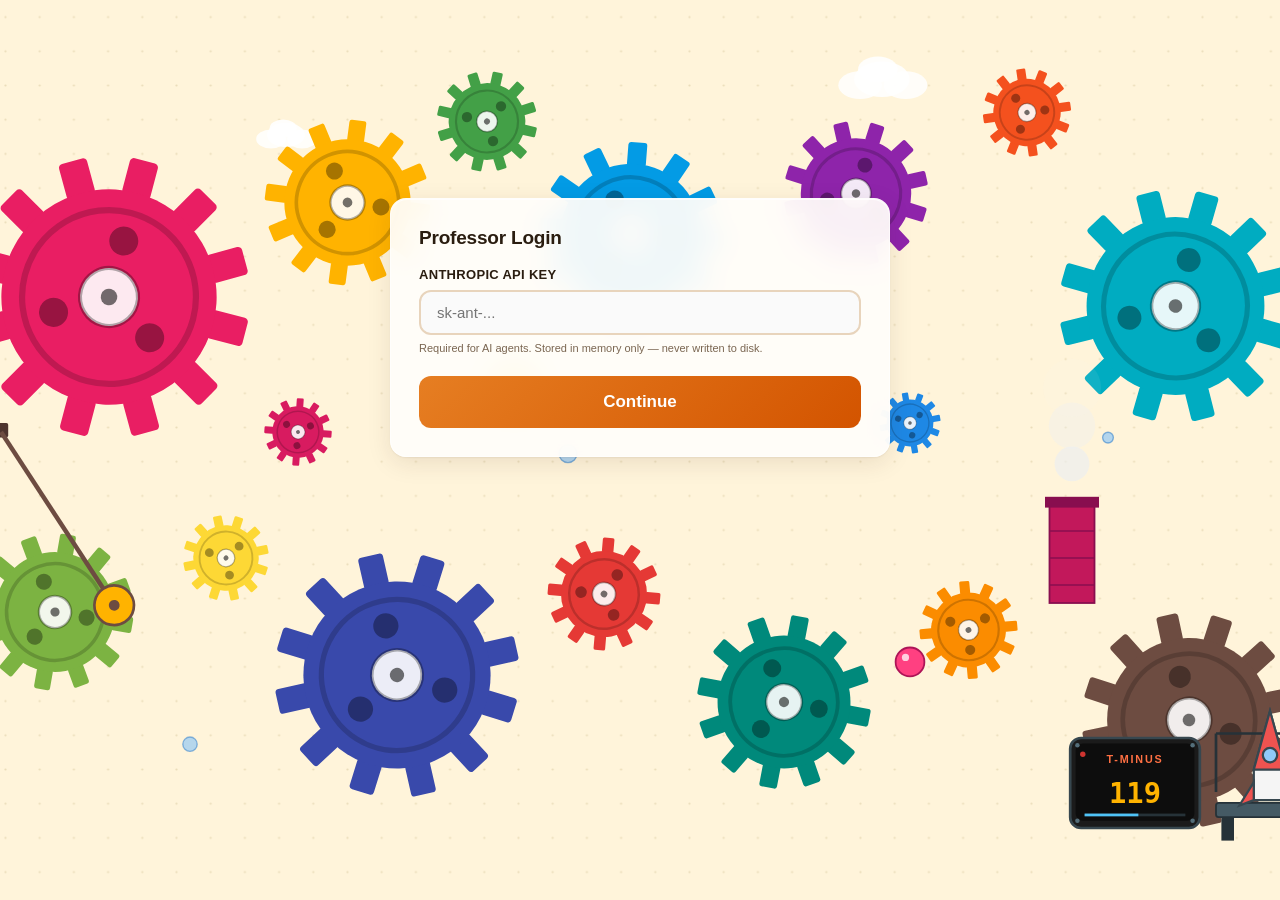
==== commit 19da84ad: "Always show API-key screen first for professors Professors now always land on the API-key input scre" ====
--- a/static/index.html
+++ b/static/index.html
@@ -4,7 +4,7 @@
 <meta charset="UTF-8">
 <meta name="viewport" content="width=device-width, initial-scale=1.0">
 <title>Beer Game</title>
-<link rel="stylesheet" href="/static/style.css?v=28">
+<link rel="stylesheet" href="/static/style.css?v=29">
 </head>
 <body>
 
@@ -1748,16 +1748,9 @@
 }
 
 async function bootProfessor() {
-    try {
-        const r = await fetch('/api/api-key').then(r => r.json()).catch(() => ({set:false}));
-        hideBootOverlay();
-        if (!r.set) { showScreen('screen-setup'); return; }
-        // Key already set on server — go straight to sessions list
-        await showSessionsScreen();
-    } catch (e) {
-        hideBootOverlay();
-        showScreen('screen-setup');
-    }
+    hideBootOverlay();
+    // Always show API-key screen first so each professor can enter their own key
+    showScreen('screen-setup');
 }
 
 // ── Screens ────────────────────────────────────────────
